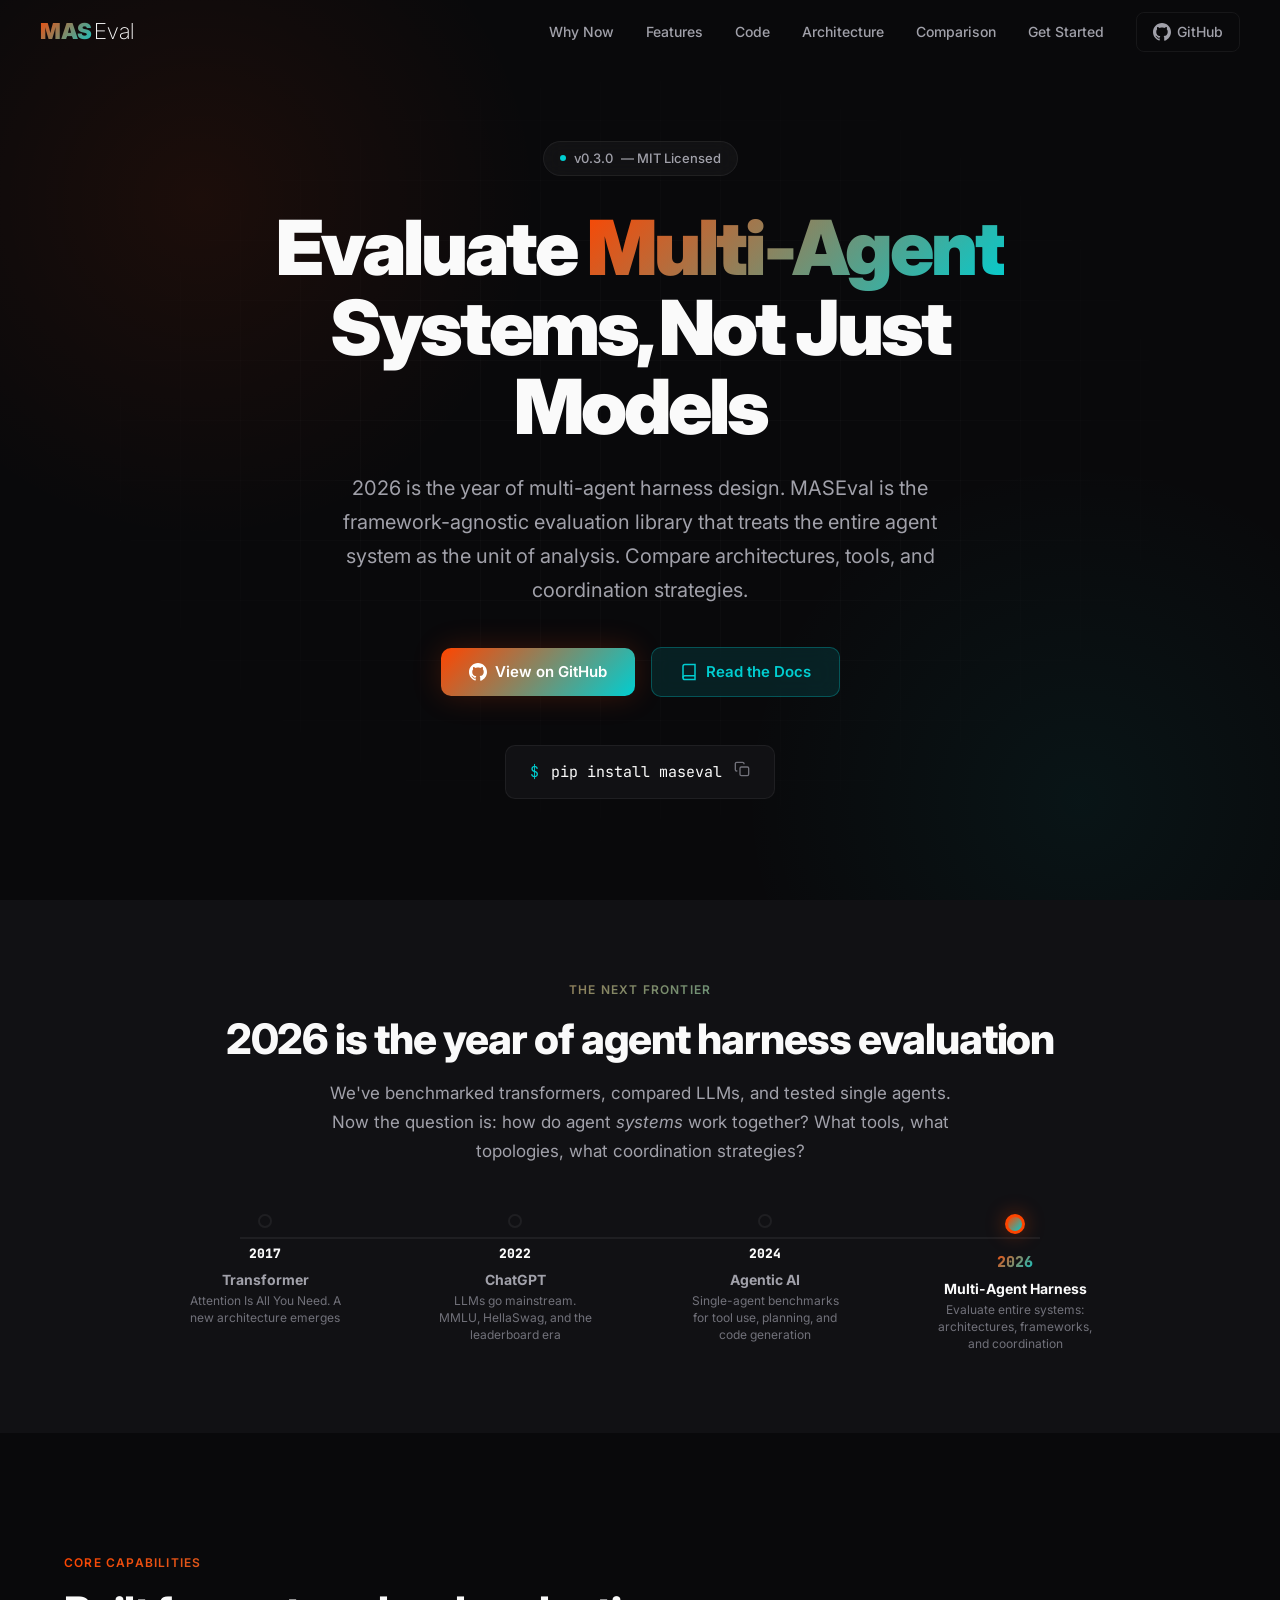
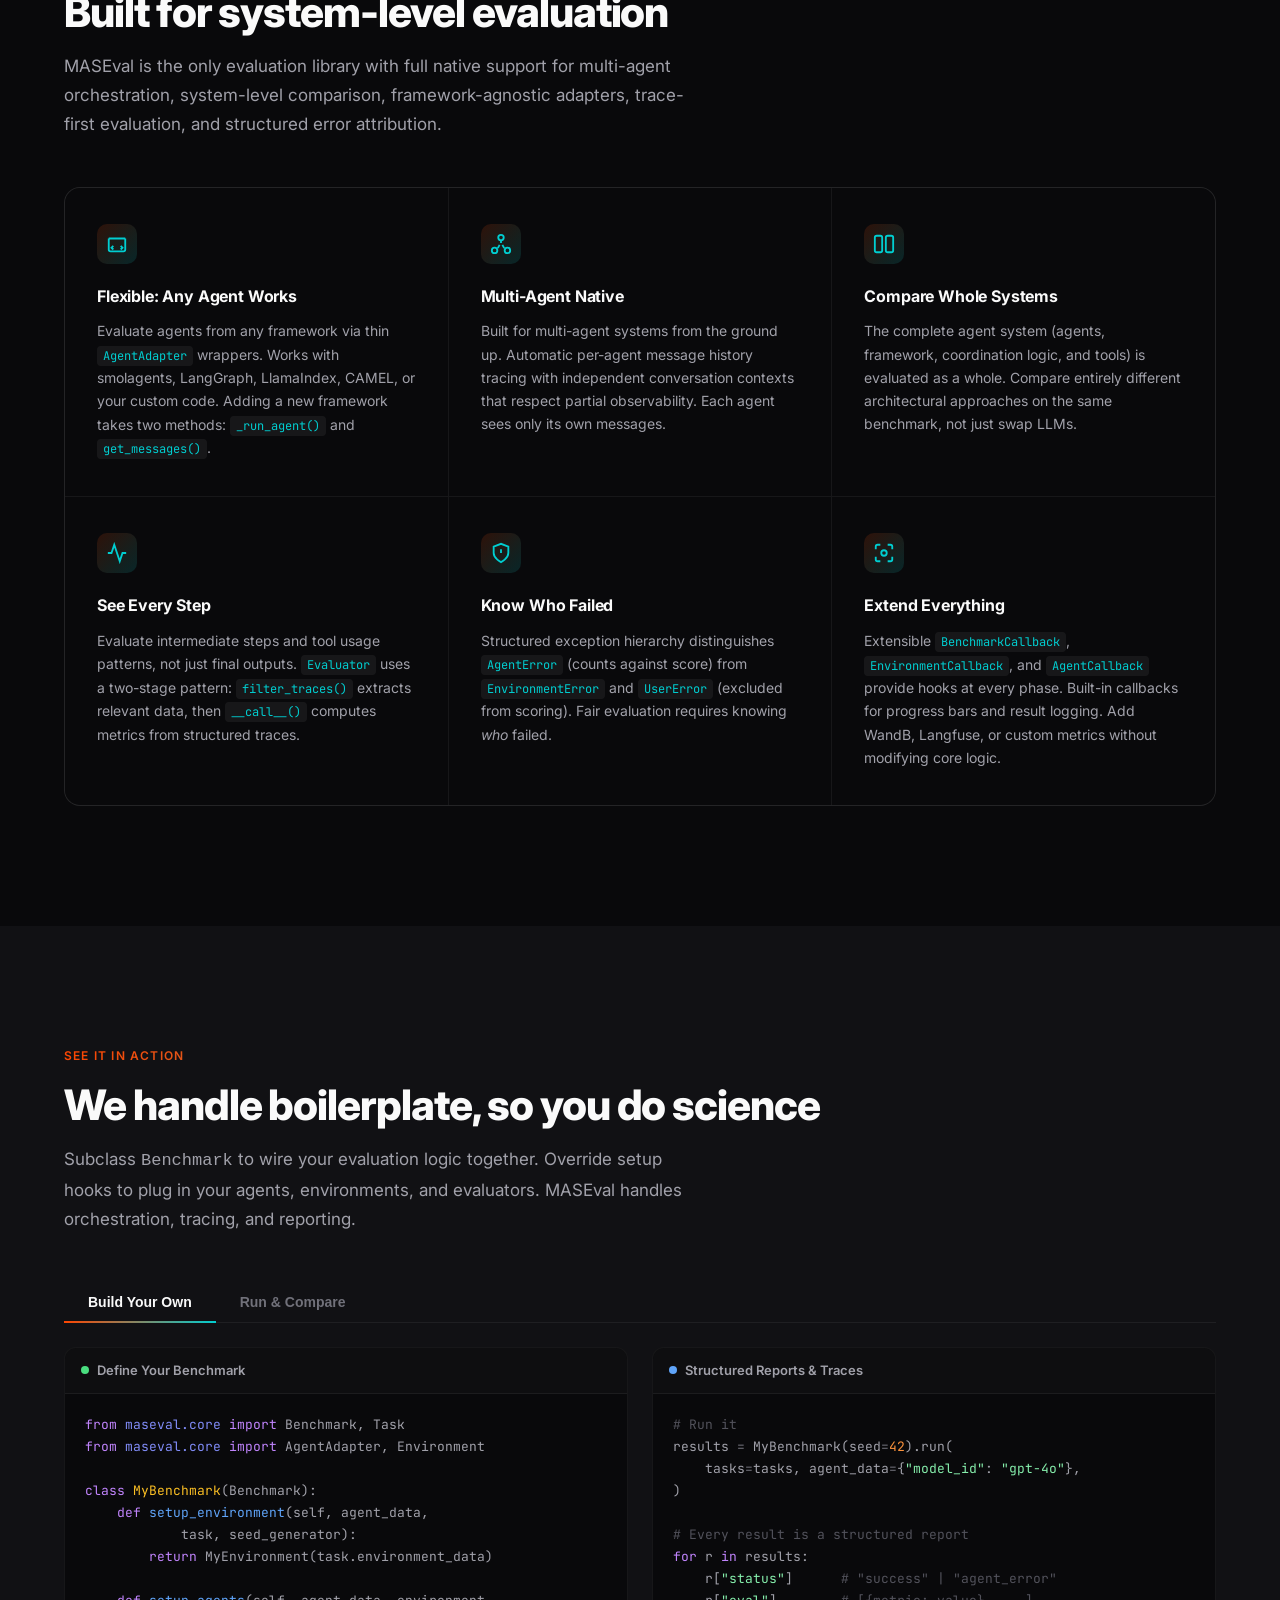
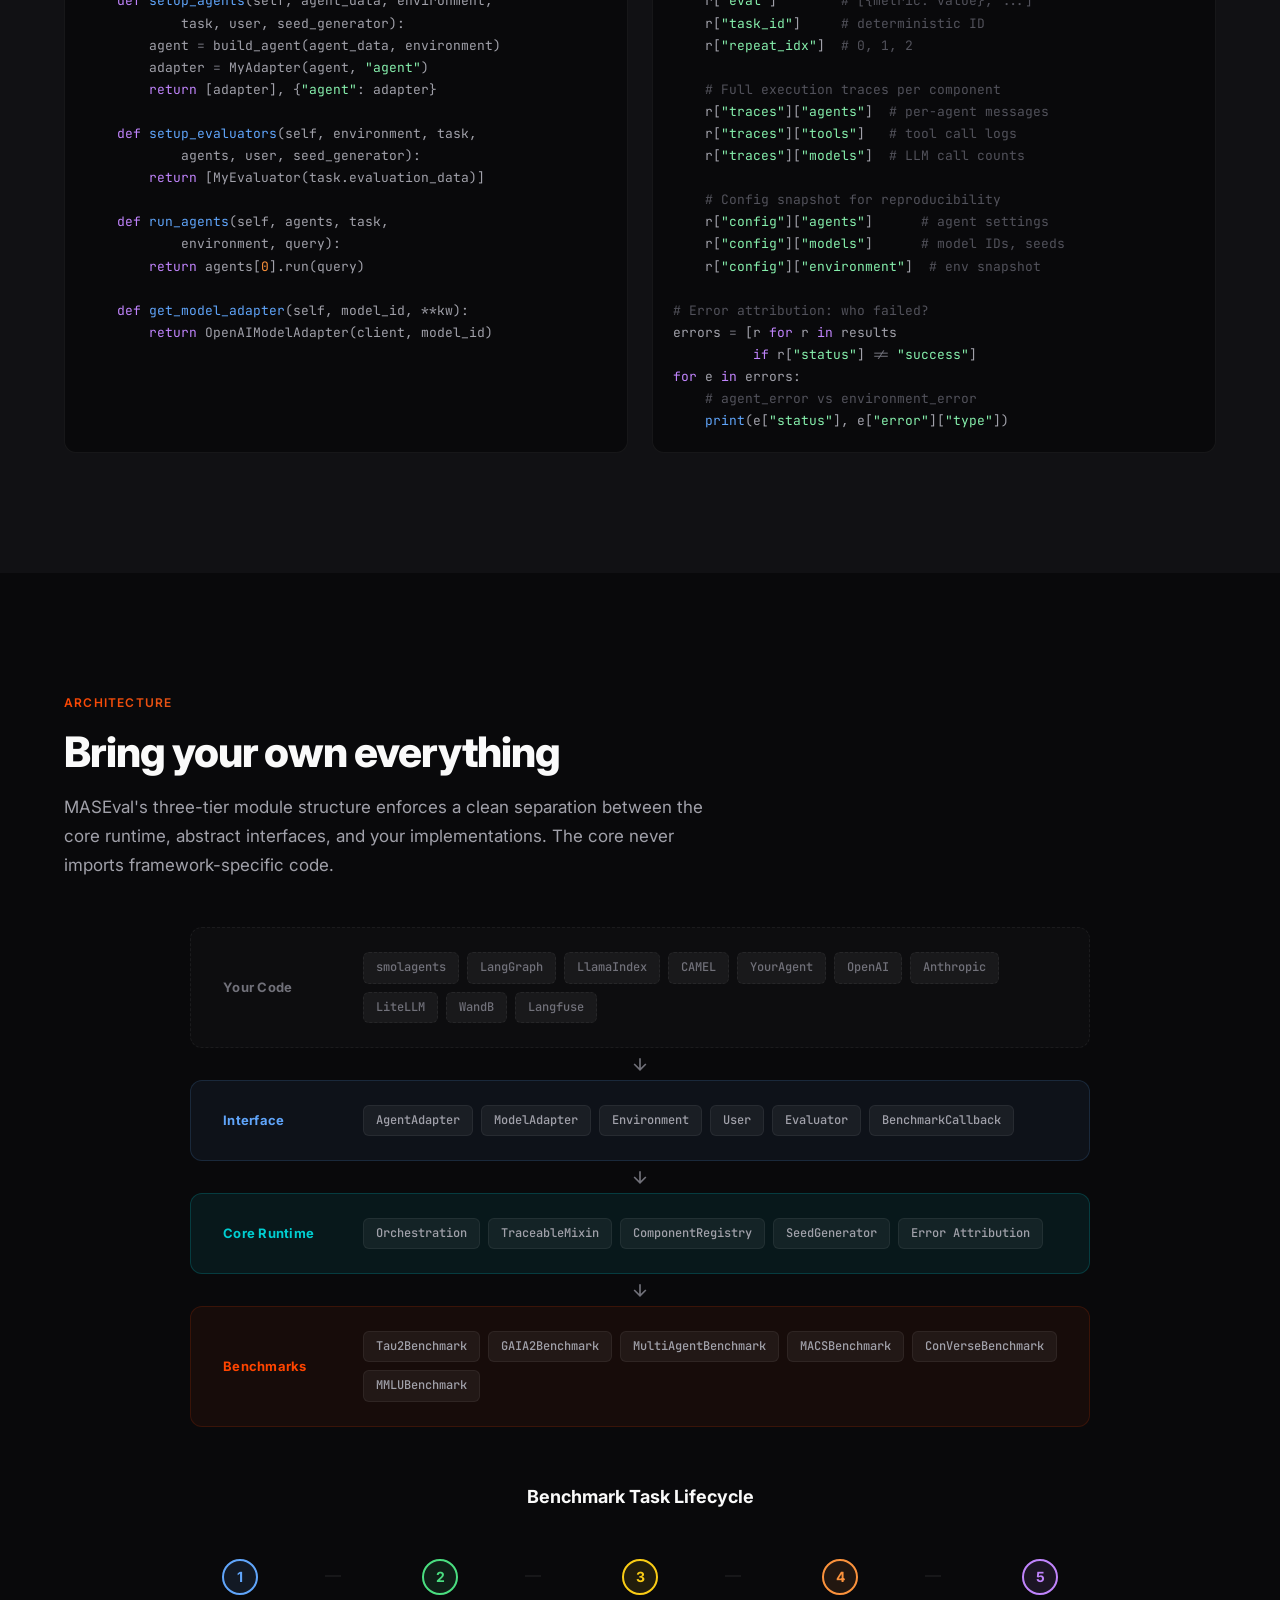
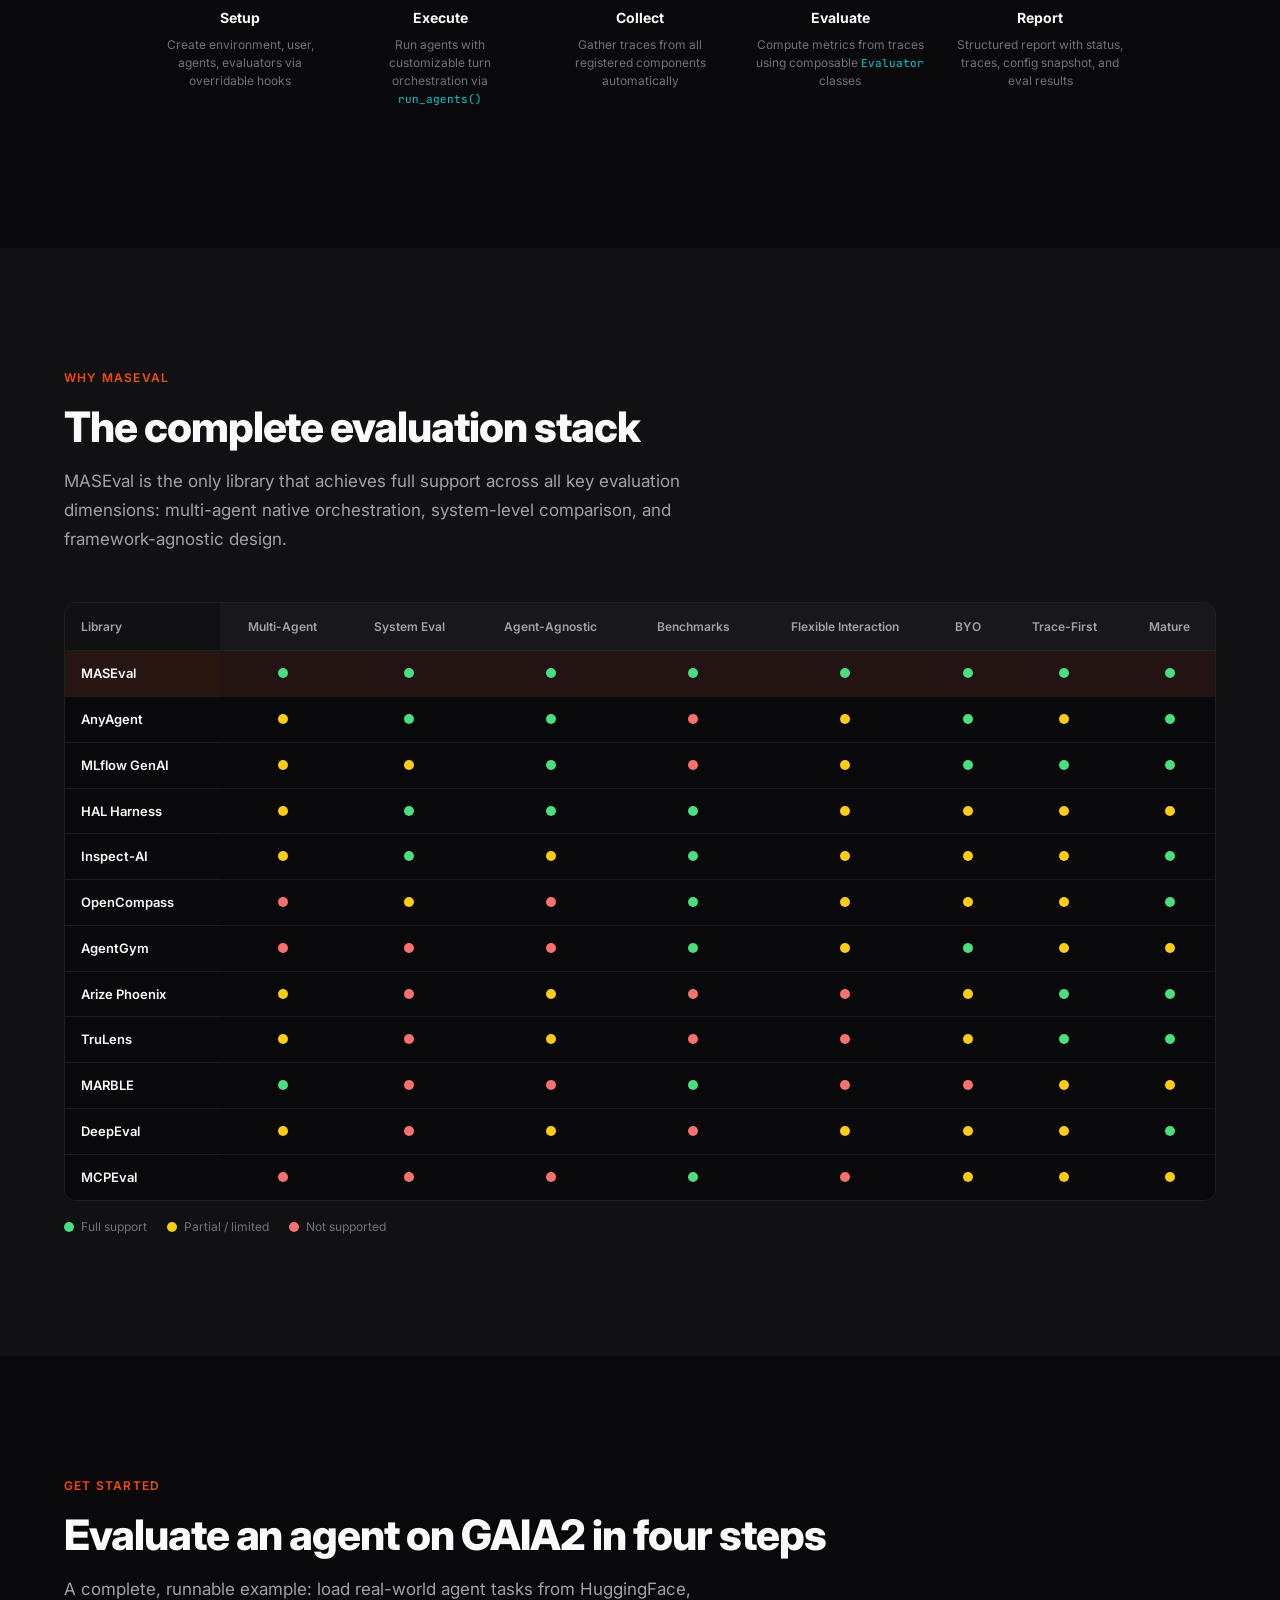
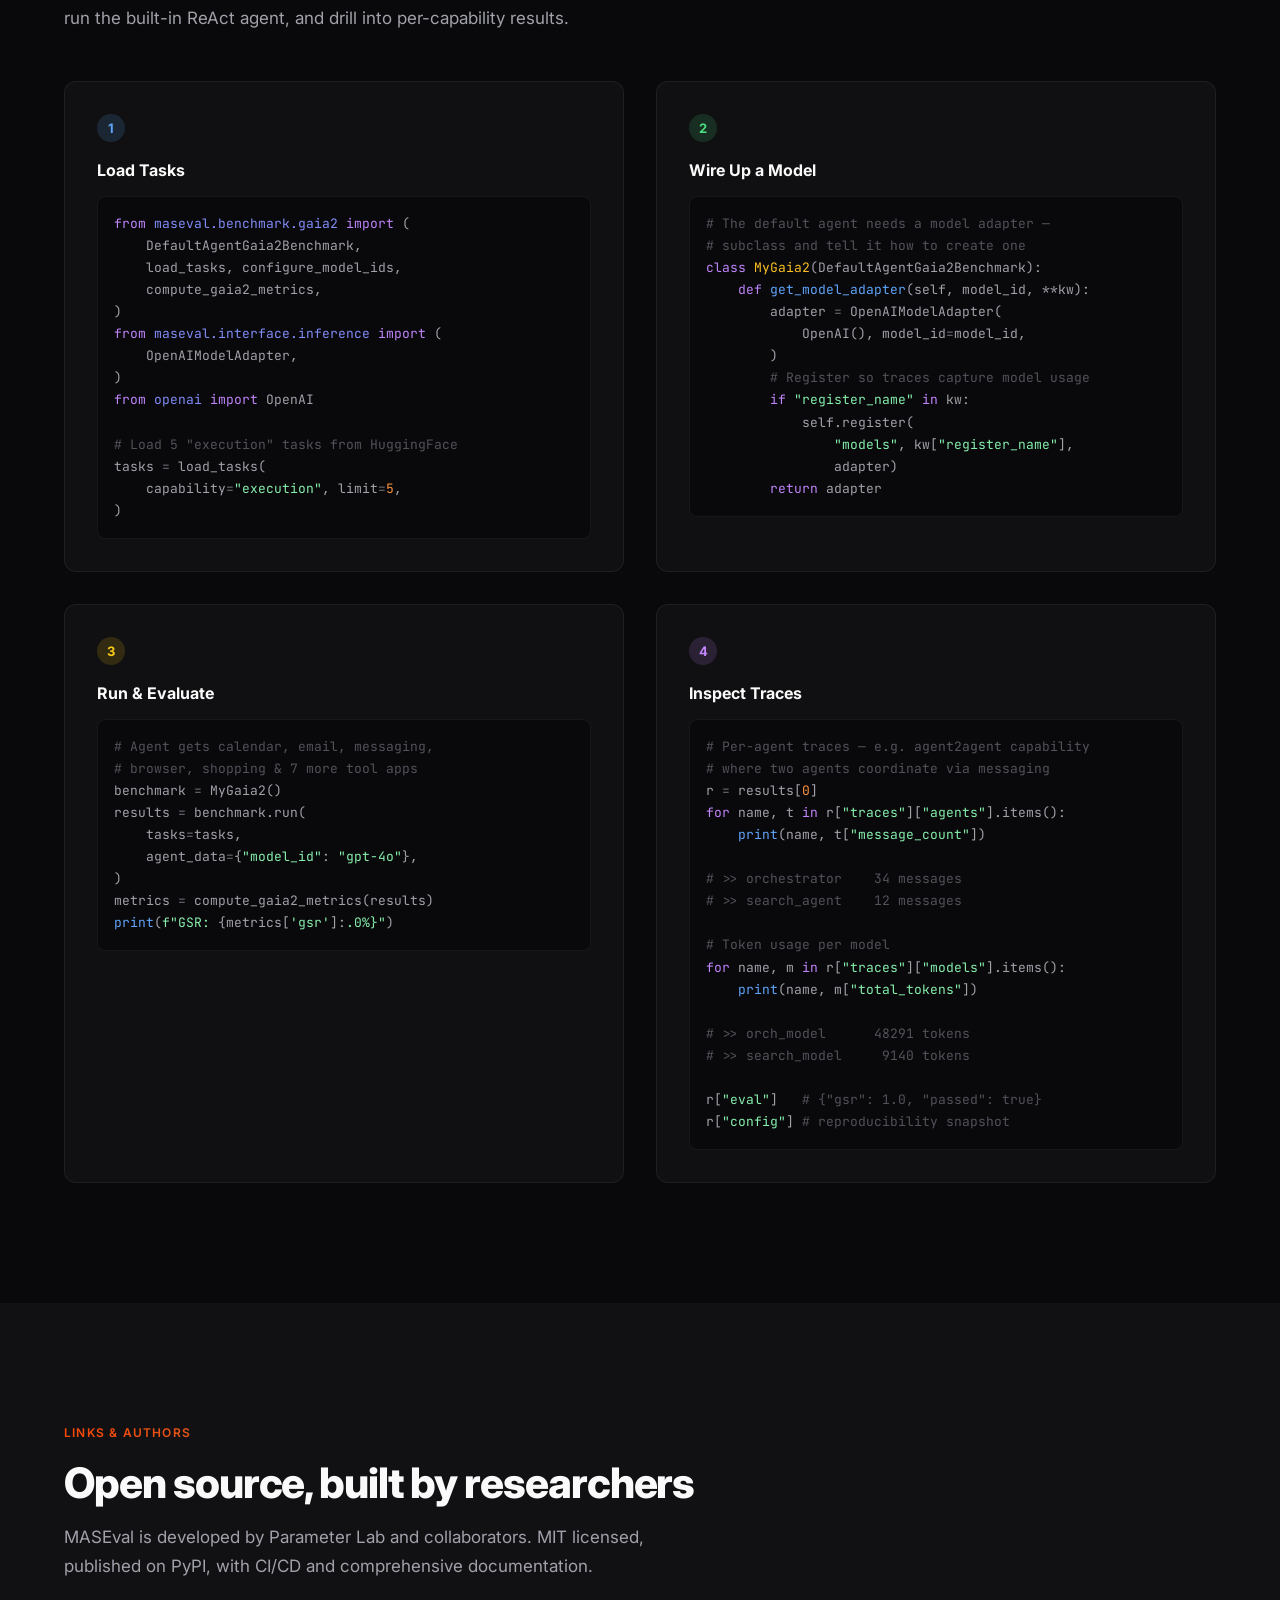
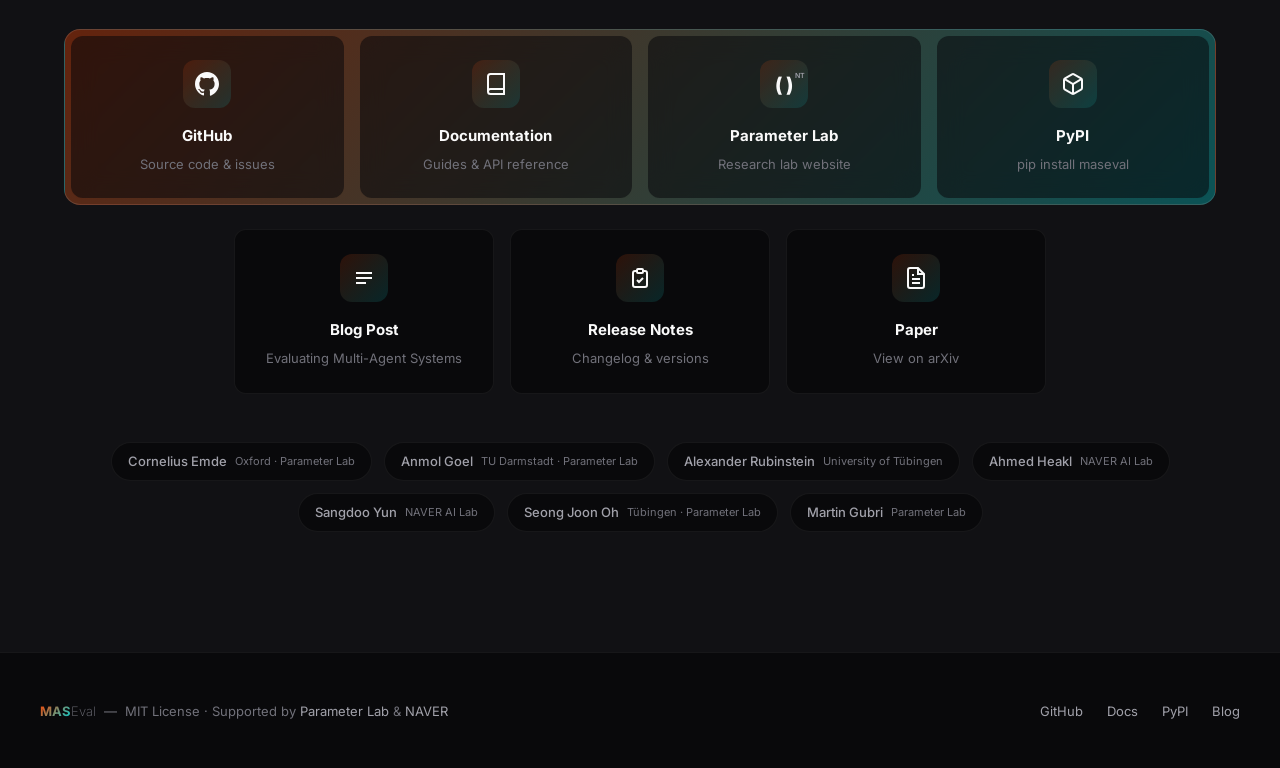
==== index.html @ c837bfee "gh-pages - adding website" ====
<!DOCTYPE html>
<html lang="en">
<head>
  <meta charset="UTF-8" />
  <meta name="viewport" content="width=device-width, initial-scale=1.0" />
  <title>MASEval — Framework-Agnostic Evaluation for Multi-Agent Systems</title>
  <meta name="description" content="MASEval is a unified, agent-agnostic evaluation framework and benchmark library for multi-agent systems. Compare frameworks, not just models." />

  <!-- Fonts -->
  <link rel="preconnect" href="https://fonts.googleapis.com" />
  <link rel="preconnect" href="https://fonts.gstatic.com" crossorigin />
  <link href="https://fonts.googleapis.com/css2?family=Inter:wght@300;400;500;600;700;800;900&family=JetBrains+Mono:wght@400;500;600&display=swap" rel="stylesheet" />

  <style>
    /* ================================================================
       RESET & BASE
       ================================================================ */
    *, *::before, *::after { margin: 0; padding: 0; box-sizing: border-box; }

    :root {
      --bg: #09090b;
      --bg-elevated: #111114;
      --bg-card: rgba(255,255,255,0.03);
      --border: rgba(255,255,255,0.06);
      --border-hover: rgba(255,255,255,0.12);
      --text: #fafafa;
      --text-secondary: #a1a1aa;
      --text-muted: #71717a;
      --accent-orange: #FF4500;
      --accent-cyan: #00CED1;
      --gradient: linear-gradient(135deg, #FF4500, #00CED1);
      --gradient-subtle: linear-gradient(135deg, rgba(255,69,0,0.15), rgba(0,206,209,0.15));
      --glass: rgba(255,255,255,0.04);
      --glass-border: rgba(255,255,255,0.08);
      --font-body: 'Inter', -apple-system, BlinkMacSystemFont, sans-serif;
      --font-mono: 'JetBrains Mono', 'Fira Code', monospace;
      --ease: cubic-bezier(0.16, 1, 0.3, 1);
    }

    html {
      scroll-behavior: smooth;
      -webkit-font-smoothing: antialiased;
      -moz-osx-font-smoothing: grayscale;
    }

    body {
      font-family: var(--font-body);
      background: var(--bg);
      color: var(--text);
      line-height: 1.6;
      overflow-x: hidden;
    }

    a { color: inherit; text-decoration: none; }

    ::selection {
      background: rgba(255,69,0,0.3);
      color: #fff;
    }

    /* ================================================================
       UTILITY
       ================================================================ */
    .container {
      max-width: 1200px;
      margin: 0 auto;
      padding: 0 24px;
    }

    .section {
      padding: 120px 0;
      position: relative;
    }

    .section-label {
      font-size: 12px;
      font-weight: 600;
      letter-spacing: 0.1em;
      text-transform: uppercase;
      background: var(--gradient);
      -webkit-background-clip: text;
      -webkit-text-fill-color: transparent;
      background-clip: text;
      margin-bottom: 16px;
    }

    .section-title {
      font-size: clamp(28px, 4vw, 42px);
      font-weight: 800;
      line-height: 1.15;
      letter-spacing: -0.025em;
      margin-bottom: 16px;
    }

    .section-desc {
      font-size: 17px;
      color: var(--text-secondary);
      max-width: 640px;
      line-height: 1.7;
    }

    /* Reveal animation */
    .reveal {
      opacity: 0;
      transform: translateY(30px);
      transition: opacity 0.7s var(--ease), transform 0.7s var(--ease);
    }
    .reveal.visible {
      opacity: 1;
      transform: translateY(0);
    }

    /* ================================================================
       NAVBAR
       ================================================================ */
    nav {
      position: fixed;
      top: 0;
      left: 0;
      right: 0;
      z-index: 100;
      padding: 0 24px;
      transition: background 0.3s, backdrop-filter 0.3s;
    }
    nav.scrolled {
      background: rgba(9,9,11,0.8);
      backdrop-filter: blur(20px) saturate(180%);
      -webkit-backdrop-filter: blur(20px) saturate(180%);
      border-bottom: 1px solid var(--border);
    }
    .nav-inner {
      max-width: 1200px;
      margin: 0 auto;
      display: flex;
      align-items: center;
      justify-content: space-between;
      height: 64px;
    }
    .nav-logo {
      display: flex;
      align-items: center;
      gap: 2px;
      font-size: 22px;
      font-weight: 900;
    }
    .nav-logo .mas {
      background: var(--gradient);
      -webkit-background-clip: text;
      -webkit-text-fill-color: transparent;
      background-clip: text;
    }
    .nav-logo .eval {
      font-weight: 200;
      color: var(--text);
    }
    .nav-links {
      display: flex;
      align-items: center;
      gap: 32px;
      list-style: none;
    }
    .nav-links a {
      font-size: 14px;
      font-weight: 500;
      color: var(--text-secondary);
      transition: color 0.2s;
    }
    .nav-links a:hover { color: var(--text); }
    .nav-github {
      display: flex;
      align-items: center;
      gap: 6px;
      padding: 8px 16px;
      border: 1px solid var(--border);
      border-radius: 8px;
      font-size: 14px;
      font-weight: 500;
      color: var(--text-secondary);
      transition: all 0.2s;
    }
    .nav-github:hover {
      border-color: var(--border-hover);
      color: var(--text);
      background: var(--glass);
    }
    .nav-github svg { width: 18px; height: 18px; }

    /* Mobile hamburger */
    .nav-toggle { display: none; background: none; border: none; color: var(--text); cursor: pointer; padding: 8px; }

    @media (max-width: 768px) {
      .nav-links { display: none; }
      .nav-toggle { display: block; }
      .nav-links.open {
        display: flex;
        flex-direction: column;
        position: absolute;
        top: 64px;
        left: 0;
        right: 0;
        background: rgba(9,9,11,0.95);
        backdrop-filter: blur(20px);
        padding: 24px;
        gap: 16px;
        border-bottom: 1px solid var(--border);
      }
    }

    /* ================================================================
       HERO
       ================================================================ */
    .hero {
      min-height: 100vh;
      display: flex;
      align-items: center;
      justify-content: center;
      text-align: center;
      padding: 120px 24px 80px;
      position: relative;
      overflow: hidden;
    }

    /* Background gradient orbs */
    .hero::before {
      content: '';
      position: absolute;
      width: 800px;
      height: 800px;
      background: radial-gradient(circle, rgba(255,69,0,0.08) 0%, transparent 60%);
      top: -200px;
      left: -200px;
      pointer-events: none;
    }
    .hero::after {
      content: '';
      position: absolute;
      width: 800px;
      height: 800px;
      background: radial-gradient(circle, rgba(0,206,209,0.06) 0%, transparent 60%);
      bottom: -300px;
      right: -200px;
      pointer-events: none;
    }

    .hero-content { position: relative; z-index: 1; max-width: 840px; }

    .hero-badge {
      display: inline-flex;
      align-items: center;
      gap: 8px;
      padding: 6px 16px;
      border: 1px solid var(--border);
      border-radius: 100px;
      font-size: 13px;
      font-weight: 500;
      color: var(--text-secondary);
      margin-bottom: 32px;
      background: var(--glass);
      backdrop-filter: blur(10px);
    }
    a.hero-badge:hover {
      border-color: var(--border-hover);
      background: rgba(255,255,255,0.06);
    }
    .hero-badge .dot {
      width: 6px;
      height: 6px;
      border-radius: 50%;
      background: var(--accent-cyan);
      animation: pulse 2s ease-in-out infinite;
    }
    @keyframes pulse {
      0%, 100% { opacity: 1; }
      50% { opacity: 0.4; }
    }

    .hero h1 {
      font-size: clamp(40px, 7vw, 76px);
      font-weight: 900;
      line-height: 1.05;
      letter-spacing: -0.04em;
      margin-bottom: 24px;
    }
    .hero h1 .gradient-text {
      background: var(--gradient);
      -webkit-background-clip: text;
      -webkit-text-fill-color: transparent;
      background-clip: text;
    }

    .hero-subtitle {
      font-size: clamp(17px, 2.2vw, 20px);
      color: var(--text-secondary);
      max-width: 640px;
      margin: 0 auto 40px;
      line-height: 1.7;
    }

    .hero-actions {
      display: flex;
      align-items: center;
      justify-content: center;
      gap: 16px;
      flex-wrap: wrap;
      margin-bottom: 48px;
    }

    .btn {
      display: inline-flex;
      align-items: center;
      gap: 8px;
      padding: 12px 28px;
      border-radius: 10px;
      font-size: 15px;
      font-weight: 600;
      transition: all 0.25s var(--ease);
      cursor: pointer;
      border: none;
    }
    .btn-primary {
      background: var(--gradient);
      color: #fff;
      box-shadow: 0 0 30px rgba(255,69,0,0.2);
    }
    .btn-primary:hover {
      transform: translateY(-2px);
      box-shadow: 0 8px 40px rgba(255,69,0,0.3);
    }
    .btn-secondary {
      background: var(--glass);
      color: var(--text);
      border: 1px solid var(--border);
      backdrop-filter: blur(10px);
    }
    .btn-secondary:hover {
      border-color: var(--border-hover);
      background: rgba(255,255,255,0.06);
      transform: translateY(-2px);
    }
    .btn svg { width: 18px; height: 18px; }

    .hero-install {
      display: inline-flex;
      align-items: center;
      gap: 12px;
      padding: 14px 24px;
      background: var(--bg-elevated);
      border: 1px solid var(--border);
      border-radius: 10px;
      font-family: var(--font-mono);
      font-size: 15px;
      color: var(--text-secondary);
      cursor: pointer;
      transition: all 0.2s;
      user-select: all;
    }
    .hero-install:hover {
      border-color: var(--border-hover);
      background: rgba(255,255,255,0.04);
    }
    .hero-install .prompt { color: var(--accent-cyan); user-select: none; }
    .hero-install .cmd { color: var(--text); }
    .hero-install .copy-icon {
      color: var(--text-muted);
      transition: color 0.2s;
      user-select: none;
    }
    .hero-install:hover .copy-icon { color: var(--text-secondary); }

    /* ================================================================
       FEATURES
       ================================================================ */
    .features-grid {
      display: grid;
      grid-template-columns: repeat(3, 1fr);
      gap: 1px;
      background: var(--border);
      border: 1px solid var(--border);
      border-radius: 16px;
      overflow: hidden;
      margin-top: 48px;
    }

    .feature-card {
      padding: 36px 32px;
      background: var(--bg);
      transition: background 0.3s;
      position: relative;
    }
    .feature-card:hover {
      background: var(--bg-elevated);
    }
    .feature-icon {
      width: 40px;
      height: 40px;
      display: flex;
      align-items: center;
      justify-content: center;
      border-radius: 10px;
      background: var(--gradient-subtle);
      margin-bottom: 20px;
      font-size: 20px;
    }
    .feature-card h3 {
      font-size: 16px;
      font-weight: 700;
      margin-bottom: 10px;
      letter-spacing: -0.01em;
    }
    .feature-card p {
      font-size: 14px;
      color: var(--text-secondary);
      line-height: 1.65;
    }
    .feature-card code {
      font-family: var(--font-mono);
      font-size: 12px;
      padding: 2px 6px;
      background: rgba(255,255,255,0.06);
      border-radius: 4px;
      color: var(--accent-cyan);
    }

    @media (max-width: 900px) {
      .features-grid { grid-template-columns: repeat(2, 1fr); }
    }
    @media (max-width: 600px) {
      .features-grid { grid-template-columns: 1fr; }
    }

    /* ================================================================
       CODE EXAMPLE
       ================================================================ */
    .code-section { background: var(--bg-elevated); }

    .code-container {
      margin-top: 48px;
      display: grid;
      grid-template-columns: 1fr 1fr;
      gap: 24px;
    }

    .code-block {
      position: relative;
      border: 1px solid var(--border);
      border-radius: 12px;
      overflow: hidden;
      background: var(--bg);
    }
    .code-block-header {
      display: flex;
      align-items: center;
      justify-content: space-between;
      padding: 12px 16px;
      border-bottom: 1px solid var(--border);
      background: rgba(255,255,255,0.02);
    }
    .code-block-title {
      font-size: 13px;
      font-weight: 600;
      color: var(--text-secondary);
      display: flex;
      align-items: center;
      gap: 8px;
    }
    .code-block-title .dot {
      width: 8px;
      height: 8px;
      border-radius: 50%;
    }
    .code-block pre {
      padding: 20px;
      overflow-x: auto;
      font-family: var(--font-mono);
      font-size: 13px;
      line-height: 1.7;
      color: var(--text-secondary);
      tab-size: 4;
    }

    /* Syntax highlighting */
    .kw { color: #c084fc; }  /* keywords */
    .fn { color: #60a5fa; }  /* functions */
    .st { color: #86efac; }  /* strings */
    .cm { color: #52525b; }  /* comments */
    .cl { color: #fbbf24; }  /* class names */
    .op { color: #71717a; }  /* operators */
    .ty { color: #f472b6; }  /* types */
    .dc { color: #a78bfa; }  /* decorators */
    .nr { color: #fb923c; }  /* numbers */
    .im { color: #818cf8; }  /* import names */

    /* Code tabs */
    .code-tabs {
      display: flex;
      gap: 0;
      margin-top: 48px;
      margin-bottom: 0;
      border-bottom: 1px solid var(--border);
    }
    .code-tab {
      padding: 12px 24px;
      font-size: 14px;
      font-weight: 600;
      color: var(--text-muted);
      cursor: pointer;
      border: none;
      background: none;
      position: relative;
      transition: color 0.2s;
    }
    .code-tab:hover { color: var(--text-secondary); }
    .code-tab.active {
      color: var(--text);
    }
    .code-tab.active::after {
      content: '';
      position: absolute;
      bottom: -1px;
      left: 0;
      right: 0;
      height: 2px;
      background: var(--gradient);
    }
    .code-tab-content {
      display: none;
    }
    .code-tab-content.active {
      display: grid;
      grid-template-columns: 1fr 1fr;
      gap: 24px;
      margin-top: 24px;
    }

    @media (max-width: 900px) {
      .code-container { grid-template-columns: 1fr; }
      .code-tab-content.active { grid-template-columns: 1fr; }
    }

    /* ================================================================
       ARCHITECTURE
       ================================================================ */
    .arch-visual {
      margin-top: 48px;
      position: relative;
    }

    .arch-diagram {
      display: flex;
      flex-direction: column;
      gap: 2px;
      max-width: 900px;
      margin: 0 auto;
    }

    .arch-layer {
      display: flex;
      align-items: center;
      border-radius: 12px;
      padding: 24px 32px;
      position: relative;
      transition: transform 0.3s var(--ease);
    }
    .arch-layer:hover { transform: scale(1.01); }

    .arch-layer-user {
      background: rgba(255,255,255,0.02);
      border: 1px dashed var(--border);
    }
    .arch-layer-interface {
      background: rgba(96,165,250,0.06);
      border: 1px solid rgba(96,165,250,0.15);
    }
    .arch-layer-core {
      background: rgba(0,206,209,0.08);
      border: 1px solid rgba(0,206,209,0.2);
    }
    .arch-layer-bench {
      background: rgba(255,69,0,0.06);
      border: 1px solid rgba(255,69,0,0.15);
    }

    .arch-label {
      font-size: 13px;
      font-weight: 700;
      letter-spacing: 0.02em;
      min-width: 140px;
      flex-shrink: 0;
    }
    .arch-chips {
      display: flex;
      gap: 8px;
      flex-wrap: wrap;
      flex: 1;
    }
    .arch-chip {
      padding: 5px 12px;
      border-radius: 6px;
      font-size: 12px;
      font-weight: 500;
      font-family: var(--font-mono);
      background: rgba(255,255,255,0.05);
      border: 1px solid var(--border);
      color: var(--text-secondary);
      white-space: nowrap;
    }
    .arch-chip.yours {
      border-style: dashed;
      color: var(--text-muted);
    }

    .arch-connector {
      display: flex;
      justify-content: center;
      padding: 4px 0;
    }
    .arch-connector svg { color: var(--text-muted); }

    @media (max-width: 600px) {
      .arch-layer { flex-direction: column; gap: 12px; padding: 16px 20px; }
      .arch-label { min-width: auto; }
    }

    /* ================================================================
       PIPELINE
       ================================================================ */
    .pipeline {
      margin-top: 56px;
    }
    .pipeline-title {
      font-size: 18px;
      font-weight: 700;
      margin-bottom: 28px;
      text-align: center;
    }
    .pipeline-steps {
      display: flex;
      gap: 0;
      justify-content: center;
      flex-wrap: wrap;
    }
    .pipeline-step {
      display: flex;
      flex-direction: column;
      align-items: center;
      text-align: center;
      padding: 20px 16px;
      position: relative;
      flex: 1;
      min-width: 140px;
      max-width: 200px;
    }
    .pipeline-step::after {
      content: '';
      position: absolute;
      top: 36px;
      right: -1px;
      width: 16px;
      height: 2px;
      background: var(--border);
    }
    .pipeline-step:last-child::after { display: none; }

    .pipeline-num {
      width: 36px;
      height: 36px;
      border-radius: 50%;
      display: flex;
      align-items: center;
      justify-content: center;
      font-size: 14px;
      font-weight: 700;
      margin-bottom: 12px;
      border: 2px solid;
    }
    .pipeline-step:nth-child(1) .pipeline-num { border-color: #60a5fa; color: #60a5fa; background: rgba(96,165,250,0.1); }
    .pipeline-step:nth-child(2) .pipeline-num { border-color: #4ade80; color: #4ade80; background: rgba(74,222,128,0.1); }
    .pipeline-step:nth-child(3) .pipeline-num { border-color: #facc15; color: #facc15; background: rgba(250,204,21,0.1); }
    .pipeline-step:nth-child(4) .pipeline-num { border-color: #fb923c; color: #fb923c; background: rgba(251,146,60,0.1); }
    .pipeline-step:nth-child(5) .pipeline-num { border-color: #c084fc; color: #c084fc; background: rgba(192,132,252,0.1); }

    .pipeline-step h4 {
      font-size: 14px;
      font-weight: 700;
      margin-bottom: 6px;
    }
    .pipeline-step p {
      font-size: 12px;
      color: var(--text-muted);
      line-height: 1.5;
    }
    .pipeline-step code {
      font-family: var(--font-mono);
      font-size: 11px;
      color: var(--accent-cyan);
    }

    @media (max-width: 700px) {
      .pipeline-steps { flex-direction: column; align-items: center; }
      .pipeline-step::after { display: none; }
      .pipeline-step { max-width: 100%; }
    }

    /* ================================================================
       COMPARISON TABLE
       ================================================================ */
    .comparison { background: var(--bg-elevated); }

    .table-wrapper {
      margin-top: 48px;
      overflow-x: auto;
      border: 1px solid var(--border);
      border-radius: 12px;
      -webkit-overflow-scrolling: touch;
    }

    .comparison-table {
      width: 100%;
      border-collapse: collapse;
      font-size: 13px;
      white-space: nowrap;
    }
    .comparison-table thead {
      background: rgba(255,255,255,0.03);
    }
    .comparison-table th {
      padding: 14px 16px;
      font-weight: 600;
      color: var(--text-secondary);
      text-align: center;
      border-bottom: 1px solid var(--border);
      font-size: 12px;
    }
    .comparison-table th:first-child {
      text-align: left;
      position: sticky;
      left: 0;
      background: var(--bg-elevated);
      z-index: 1;
    }
    .comparison-table td {
      padding: 12px 16px;
      text-align: center;
      border-bottom: 1px solid var(--border);
      color: var(--text-secondary);
    }
    .comparison-table td:first-child {
      text-align: left;
      font-weight: 600;
      color: var(--text);
      position: sticky;
      left: 0;
      background: var(--bg);
      z-index: 1;
    }
    .comparison-table tbody tr { background: var(--bg); }
    .comparison-table tbody tr:hover { background: rgba(255,255,255,0.02); }
    .comparison-table tbody tr:first-child td {
      background: rgba(255,69,0,0.04);
    }
    .comparison-table tbody tr:first-child td:first-child {
      background: rgba(255,69,0,0.06);
    }
    .comparison-table tbody tr:first-child {
      background: rgba(255,69,0,0.04);
    }
    .comparison-table tbody tr:last-child td { border-bottom: none; }

    .table-legend {
      margin-top: 16px;
      display: flex;
      gap: 20px;
      flex-wrap: wrap;
      font-size: 12px;
      color: var(--text-muted);
    }

    /* ================================================================
       GETTING STARTED
       ================================================================ */
    .getting-started-grid {
      display: grid;
      grid-template-columns: 1fr 1fr;
      gap: 32px;
      margin-top: 48px;
    }

    .gs-card {
      padding: 32px;
      border: 1px solid var(--border);
      border-radius: 12px;
      background: var(--bg-card);
      transition: border-color 0.3s;
    }
    .gs-card:hover { border-color: var(--border-hover); }

    .gs-step {
      display: inline-flex;
      align-items: center;
      justify-content: center;
      width: 28px;
      height: 28px;
      border-radius: 50%;
      font-size: 13px;
      font-weight: 700;
      margin-bottom: 16px;
    }
    .gs-card:nth-child(1) .gs-step { background: rgba(96,165,250,0.15); color: #60a5fa; }
    .gs-card:nth-child(2) .gs-step { background: rgba(74,222,128,0.15); color: #4ade80; }
    .gs-card:nth-child(3) .gs-step { background: rgba(250,204,21,0.15); color: #facc15; }
    .gs-card:nth-child(4) .gs-step { background: rgba(192,132,252,0.15); color: #c084fc; }

    .gs-card h3 {
      font-size: 16px;
      font-weight: 700;
      margin-bottom: 12px;
    }
    .gs-card pre {
      font-family: var(--font-mono);
      font-size: 13px;
      line-height: 1.7;
      color: var(--text-secondary);
      background: var(--bg);
      border: 1px solid var(--border);
      border-radius: 8px;
      padding: 16px;
      overflow-x: auto;
    }

    @media (max-width: 768px) {
      .getting-started-grid { grid-template-columns: 1fr; }
    }

    /* ================================================================
       AUTHORS & LINKS
       ================================================================ */
    .links-section { background: var(--bg-elevated); }

    .links-grid {
      display: grid;
      grid-template-columns: repeat(4, 1fr);
      gap: 16px;
      margin-top: 48px;
    }
    .link-card {
      padding: 24px;
      border: 1px solid var(--border);
      border-radius: 12px;
      background: var(--bg);
      text-align: center;
      transition: all 0.3s var(--ease);
      cursor: pointer;
    }
    .link-card:hover {
      border-color: var(--border-hover);
      transform: translateY(-4px);
      box-shadow: 0 12px 40px rgba(0,0,0,0.3);
    }
    .link-card-icon {
      width: 48px;
      height: 48px;
      margin: 0 auto 16px;
      display: flex;
      align-items: center;
      justify-content: center;
      border-radius: 12px;
      background: var(--gradient-subtle);
      font-size: 22px;
    }
    .link-card h3 {
      font-size: 15px;
      font-weight: 700;
      margin-bottom: 6px;
    }
    .link-card p {
      font-size: 13px;
      color: var(--text-muted);
    }

    @media (max-width: 768px) {
      .links-grid { grid-template-columns: repeat(2, 1fr); }
    }
    @media (max-width: 480px) {
      .links-grid { grid-template-columns: 1fr; }
    }

    .authors-list {
      margin-top: 48px;
      display: flex;
      flex-wrap: wrap;
      gap: 12px;
      justify-content: center;
    }
    .author-chip {
      display: inline-flex;
      align-items: center;
      gap: 8px;
      padding: 8px 16px;
      border: 1px solid var(--border);
      border-radius: 100px;
      font-size: 13px;
      font-weight: 500;
      color: var(--text-secondary);
      background: var(--bg);
      transition: all 0.2s;
    }
    .author-chip:hover {
      border-color: var(--border-hover);
      color: var(--text);
      background: var(--glass);
    }
    .author-aff {
      font-size: 11px;
      color: var(--text-muted);
      font-weight: 400;
    }

    /* ================================================================
       FOOTER
       ================================================================ */
    footer {
      border-top: 1px solid var(--border);
      padding: 48px 24px;
    }
    .footer-inner {
      max-width: 1200px;
      margin: 0 auto;
      display: flex;
      justify-content: space-between;
      align-items: center;
      flex-wrap: wrap;
      gap: 24px;
    }
    .footer-left { color: var(--text-muted); font-size: 13px; }
    .footer-left a { color: var(--text-secondary); transition: color 0.2s; }
    .footer-left a:hover { color: var(--text); }
    .footer-right {
      display: flex;
      gap: 24px;
      font-size: 13px;
      color: var(--text-muted);
    }
    .footer-right a { color: var(--text-secondary); transition: color 0.2s; }
    .footer-right a:hover { color: var(--text); }

    /* ================================================================
       GRID BACKGROUND
       ================================================================ */
    .grid-bg {
      position: absolute;
      inset: 0;
      background-image:
        linear-gradient(rgba(255,255,255,0.02) 1px, transparent 1px),
        linear-gradient(90deg, rgba(255,255,255,0.02) 1px, transparent 1px);
      background-size: 60px 60px;
      mask-image: radial-gradient(ellipse at center, black 30%, transparent 70%);
      -webkit-mask-image: radial-gradient(ellipse at center, black 30%, transparent 70%);
      pointer-events: none;
    }

    /* ================================================================
       BENCHMARKS BAR
       ================================================================ */
    .benchmarks-bar {
      display: flex;
      gap: 24px;
      justify-content: center;
      flex-wrap: wrap;
      margin-top: 20px;
      padding-top: 20px;
      border-top: 1px solid var(--border);
    }
    .bench-item {
      display: flex;
      align-items: center;
      gap: 8px;
      font-size: 13px;
      color: var(--text-muted);
    }
    .bench-dot {
      width: 6px;
      height: 6px;
      border-radius: 50%;
    }

    /* ================================================================
       SECTION DIVIDERS
       ================================================================ */
    .section-divider {
      height: 1px;
      background: var(--border);
      margin: 0;
    }

    /* ================================================================
       COMPARISON TABLE: styled indicators (no emojis)
       ================================================================ */
    .s-dot {
      display: inline-block;
      width: 10px;
      height: 10px;
      border-radius: 50%;
    }
    .s-yes { background: #4ade80; }
    .s-partial { background: #facc15; }
    .s-no { background: #f87171; }
    /* s-ext and s-unk removed — no longer used in comparison table */

    /* ================================================================
       GRADIENT LINK CARDS (open source section)
       ================================================================ */
    .links-grid-gradient {
      display: grid;
      grid-template-columns: repeat(4, 1fr);
      gap: 16px;
      margin-top: 48px;
      background: linear-gradient(135deg, rgba(255,69,0,0.35), rgba(0,206,209,0.35));
      border: 1px solid rgba(255,255,255,0.12);
      border-radius: 16px;
      padding: 6px;
    }
    .links-grid-gradient .link-card {
      border: none;
      background: rgba(9,9,11,0.55);
      backdrop-filter: blur(12px);
    }
    .links-grid-gradient .link-card:hover {
      background: rgba(9,9,11,0.35);
    }
    @media (max-width: 768px) {
      .links-grid-gradient { grid-template-columns: repeat(2, 1fr); }
    }
    @media (max-width: 480px) {
      .links-grid-gradient { grid-template-columns: 1fr; }
    }

    /* ReadTheDocs button with icon and color */
    .btn-docs {
      background: rgba(0,206,209,0.12);
      color: var(--accent-cyan);
      border: 1px solid rgba(0,206,209,0.3);
      backdrop-filter: blur(10px);
    }
    .btn-docs:hover {
      background: rgba(0,206,209,0.2);
      border-color: rgba(0,206,209,0.5);
      transform: translateY(-2px);
      box-shadow: 0 8px 30px rgba(0,206,209,0.15);
    }
    .btn-docs svg { width: 18px; height: 18px; }

    /* Feature icon SVG styling */
    .feature-icon svg {
      width: 22px;
      height: 22px;
      stroke: currentColor;
      color: var(--accent-cyan);
    }

    /* ================================================================
       TIMELINE
       ================================================================ */
    .timeline-section {
      background: var(--bg-elevated);
      padding: 80px 0;
    }
    .timeline {
      display: flex;
      align-items: flex-start;
      justify-content: center;
      gap: 0;
      margin-top: 48px;
      position: relative;
      max-width: 1000px;
      margin-left: auto;
      margin-right: auto;
    }
    .timeline::before {
      content: '';
      position: absolute;
      top: 23px;
      left: 10%;
      right: 10%;
      height: 2px;
      background: var(--border);
    }
    .timeline-item {
      display: flex;
      flex-direction: column;
      align-items: center;
      text-align: center;
      flex: 1;
      position: relative;
      padding: 0 8px;
    }
    .timeline-dot {
      width: 14px;
      height: 14px;
      border-radius: 50%;
      border: 2px solid var(--border);
      background: var(--bg-elevated);
      margin-bottom: 16px;
      position: relative;
      z-index: 1;
      transition: all 0.3s;
    }
    .timeline-item:hover .timeline-dot {
      border-color: var(--accent-orange);
      box-shadow: 0 0 12px rgba(255,69,0,0.3);
    }
    .timeline-item.active .timeline-dot {
      width: 20px;
      height: 20px;
      background: var(--gradient);
      border: 3px solid var(--accent-orange);
      box-shadow: 0 0 20px rgba(255,69,0,0.4);
    }
    .timeline-year {
      font-size: 13px;
      font-weight: 800;
      font-family: var(--font-mono);
      margin-bottom: 6px;
    }
    .timeline-item.active .timeline-year {
      background: var(--gradient);
      -webkit-background-clip: text;
      -webkit-text-fill-color: transparent;
      background-clip: text;
      font-size: 15px;
    }
    .timeline-label {
      font-size: 14px;
      font-weight: 700;
      margin-bottom: 4px;
      line-height: 1.3;
    }
    .timeline-desc {
      font-size: 12px;
      color: var(--text-muted);
      line-height: 1.4;
      max-width: 160px;
    }
    .timeline-item.active .timeline-label {
      color: var(--text);
    }
    .timeline-item:not(.active) .timeline-label {
      color: var(--text-secondary);
    }

    @media (max-width: 700px) {
      .timeline {
        flex-direction: column;
        align-items: flex-start;
        gap: 24px;
        padding-left: 32px;
      }
      .timeline::before {
        top: 0;
        bottom: 0;
        left: 6px;
        right: auto;
        width: 2px;
        height: auto;
      }
      .timeline-item {
        flex-direction: row;
        text-align: left;
        gap: 16px;
        padding: 0;
      }
      .timeline-dot {
        margin-bottom: 0;
        flex-shrink: 0;
        position: absolute;
        left: -32px;
      }
      .timeline-desc { max-width: none; }
    }
  </style>
</head>

<body>

  <!-- ==================== NAVBAR ==================== -->
  <nav id="navbar">
    <div class="nav-inner">
      <a href="#" class="nav-logo">
        <span class="mas">MAS</span><span class="eval">Eval</span>
      </a>
      <ul class="nav-links" id="navLinks">
        <li><a href="#timeline">Why Now</a></li>
        <li><a href="#features">Features</a></li>
        <li><a href="#code">Code</a></li>
        <li><a href="#architecture">Architecture</a></li>
        <li><a href="#comparison">Comparison</a></li>
        <li><a href="#start">Get Started</a></li>
        <li>
          <a href="https://github.com/parameterlab/MASEval" target="_blank" class="nav-github">
            <svg viewBox="0 0 24 24" fill="currentColor"><path d="M12 0C5.37 0 0 5.37 0 12c0 5.3 3.438 9.8 8.205 11.385.6.113.82-.258.82-.577 0-.285-.01-1.04-.015-2.04-3.338.724-4.042-1.61-4.042-1.61C4.422 18.07 3.633 17.7 3.633 17.7c-1.087-.744.084-.729.084-.729 1.205.084 1.838 1.236 1.838 1.236 1.07 1.835 2.809 1.305 3.495.998.108-.776.417-1.305.76-1.605-2.665-.3-5.466-1.332-5.466-5.93 0-1.31.465-2.38 1.235-3.22-.135-.303-.54-1.523.105-3.176 0 0 1.005-.322 3.3 1.23.96-.267 1.98-.399 3-.405 1.02.006 2.04.138 3 .405 2.28-1.552 3.285-1.23 3.285-1.23.645 1.653.24 2.873.12 3.176.765.84 1.23 1.91 1.23 3.22 0 4.61-2.805 5.625-5.475 5.92.42.36.81 1.096.81 2.22 0 1.605-.015 2.896-.015 3.286 0 .315.21.694.825.576C20.565 21.795 24 17.295 24 12c0-6.63-5.37-12-12-12"/></svg>
            GitHub
          </a>
        </li>
      </ul>
      <button class="nav-toggle" id="navToggle" aria-label="Toggle menu">
        <svg width="24" height="24" viewBox="0 0 24 24" fill="none" stroke="currentColor" stroke-width="2"><path d="M3 12h18M3 6h18M3 18h18"/></svg>
      </button>
    </div>
  </nav>

  <!-- ==================== HERO ==================== -->
  <section class="hero" id="hero">
    <div class="grid-bg"></div>
    <div class="hero-content">
      <a href="https://pypi.org/project/maseval/" target="_blank" class="hero-badge" id="versionBadge" style="text-decoration:none">
        <span class="dot"></span>
        <span id="versionText">v0.3.0</span> &mdash; MIT Licensed
      </a>
      <h1>
        Evaluate <span class="gradient-text">Multi-Agent</span><br/>Systems, Not Just Models
      </h1>
      <p class="hero-subtitle">
        2026 is the year of multi-agent harness design. MASEval is the framework-agnostic evaluation library that treats the entire agent system as the unit of analysis. Compare architectures, tools, and coordination strategies.
      </p>
      <div class="hero-actions">
        <a href="https://github.com/parameterlab/MASEval" target="_blank" class="btn btn-primary">
          <svg viewBox="0 0 24 24" fill="currentColor" width="18" height="18"><path d="M12 0C5.37 0 0 5.37 0 12c0 5.3 3.438 9.8 8.205 11.385.6.113.82-.258.82-.577 0-.285-.01-1.04-.015-2.04-3.338.724-4.042-1.61-4.042-1.61C4.422 18.07 3.633 17.7 3.633 17.7c-1.087-.744.084-.729.084-.729 1.205.084 1.838 1.236 1.838 1.236 1.07 1.835 2.809 1.305 3.495.998.108-.776.417-1.305.76-1.605-2.665-.3-5.466-1.332-5.466-5.93 0-1.31.465-2.38 1.235-3.22-.135-.303-.54-1.523.105-3.176 0 0 1.005-.322 3.3 1.23.96-.267 1.98-.399 3-.405 1.02.006 2.04.138 3 .405 2.28-1.552 3.285-1.23 3.285-1.23.645 1.653.24 2.873.12 3.176.765.84 1.23 1.91 1.23 3.22 0 4.61-2.805 5.625-5.475 5.92.42.36.81 1.096.81 2.22 0 1.605-.015 2.896-.015 3.286 0 .315.21.694.825.576C20.565 21.795 24 17.295 24 12c0-6.63-5.37-12-12-12"/></svg>
          View on GitHub
        </a>
        <a href="https://maseval.readthedocs.io/en/stable/" target="_blank" class="btn btn-docs">
          <svg viewBox="0 0 24 24" fill="none" stroke="currentColor" stroke-width="2"><path d="M4 19.5A2.5 2.5 0 016.5 17H20"/><path d="M6.5 2H20v20H6.5A2.5 2.5 0 014 19.5v-15A2.5 2.5 0 016.5 2z"/></svg>
          Read the Docs
        </a>
      </div>
      <div class="hero-install" onclick="navigator.clipboard.writeText('pip install maseval')" title="Click to copy">
        <span class="prompt">$</span>
        <span class="cmd">pip install maseval</span>
        <span class="copy-icon">
          <svg width="16" height="16" viewBox="0 0 24 24" fill="none" stroke="currentColor" stroke-width="2"><rect x="9" y="9" width="13" height="13" rx="2"/><path d="M5 15H4a2 2 0 01-2-2V4a2 2 0 012-2h9a2 2 0 012 2v1"/></svg>
        </span>
      </div>

    </div>
  </section>

  <!-- ==================== TIMELINE ==================== -->
  <section class="timeline-section" id="timeline">
    <div class="container">
      <div class="reveal" style="text-align:center">
        <p class="section-label">The Next Frontier</p>
        <h2 class="section-title">2026 is the year of agent harness evaluation</h2>
        <p class="section-desc" style="margin:0 auto">
          We've benchmarked transformers, compared LLMs, and tested single agents. Now the question is: how do agent <em>systems</em> work together? What tools, what topologies, what coordination strategies?
        </p>
      </div>

      <div class="timeline reveal">
        <div class="timeline-item">
          <div class="timeline-dot"></div>
          <span class="timeline-year">2017</span>
          <span class="timeline-label">Transformer</span>
          <span class="timeline-desc">Attention Is All You Need. A new architecture emerges</span>
        </div>
        <div class="timeline-item">
          <div class="timeline-dot"></div>
          <span class="timeline-year">2022</span>
          <span class="timeline-label">ChatGPT</span>
          <span class="timeline-desc">LLMs go mainstream. MMLU, HellaSwag, and the leaderboard era</span>
        </div>
        <div class="timeline-item">
          <div class="timeline-dot"></div>
          <span class="timeline-year">2024</span>
          <span class="timeline-label">Agentic AI</span>
          <span class="timeline-desc">Single-agent benchmarks for tool use, planning, and code generation</span>
        </div>
        <div class="timeline-item active">
          <div class="timeline-dot"></div>
          <span class="timeline-year">2026</span>
          <span class="timeline-label">Multi-Agent Harness</span>
          <span class="timeline-desc">Evaluate entire systems: architectures, frameworks, and coordination</span>
        </div>
      </div>
    </div>
  </section>

  <!-- ==================== FEATURES ==================== -->
  <section class="section" id="features">
    <div class="container">
      <div class="reveal">
        <p class="section-label">Core Capabilities</p>
        <h2 class="section-title">Built for system-level evaluation</h2>
        <p class="section-desc">
          MASEval is the only evaluation library with full native support for multi-agent orchestration, system-level comparison, framework-agnostic adapters, trace-first evaluation, and structured error attribution.
        </p>
      </div>

      <div class="features-grid reveal">
        <div class="feature-card">
          <div class="feature-icon"><svg viewBox="0 0 24 24" fill="none" stroke-width="2"><path d="M16 18l2-2-2-2M8 18l-2-2 2-2M3 6h18M3 6v12a2 2 0 002 2h14a2 2 0 002-2V6"/></svg></div>
          <h3>Flexible: Any Agent Works</h3>
          <p>Evaluate agents from any framework via thin <code>AgentAdapter</code> wrappers. Works with smolagents, LangGraph, LlamaIndex, CAMEL, or your custom code. Adding a new framework takes two methods: <code>_run_agent()</code> and <code>get_messages()</code>.</p>
        </div>
        <div class="feature-card">
          <div class="feature-icon"><svg viewBox="0 0 24 24" fill="none" stroke-width="2"><circle cx="12" cy="5" r="3"/><circle cx="5" cy="19" r="3"/><circle cx="19" cy="19" r="3"/><path d="M12 8v3M8.5 16.5L10.5 13M15.5 16.5L13.5 13"/></svg></div>
          <h3>Multi-Agent Native</h3>
          <p>Built for multi-agent systems from the ground up. Automatic per-agent message history tracing with independent conversation contexts that respect partial observability. Each agent sees only its own messages.</p>
        </div>
        <div class="feature-card">
          <div class="feature-icon"><svg viewBox="0 0 24 24" fill="none" stroke-width="2"><rect x="2" y="3" width="8" height="18" rx="2"/><rect x="14" y="3" width="8" height="18" rx="2"/></svg></div>
          <h3>Compare Whole Systems</h3>
          <p>The complete agent system (agents, framework, coordination logic, and tools) is evaluated as a whole. Compare entirely different architectural approaches on the same benchmark, not just swap LLMs.</p>
        </div>
        <div class="feature-card">
          <div class="feature-icon"><svg viewBox="0 0 24 24" fill="none" stroke-width="2"><path d="M2 12h4l3-9 6 18 3-9h4"/></svg></div>
          <h3>See Every Step</h3>
          <p>Evaluate intermediate steps and tool usage patterns, not just final outputs. <code>Evaluator</code> uses a two-stage pattern: <code>filter_traces()</code> extracts relevant data, then <code>__call__()</code> computes metrics from structured traces.</p>
        </div>
        <div class="feature-card">
          <div class="feature-icon"><svg viewBox="0 0 24 24" fill="none" stroke-width="2"><path d="M12 22s8-4 8-10V5l-8-3-8 3v7c0 6 8 10 8 10z"/><path d="M12 8v4M12 16h.01"/></svg></div>
          <h3>Know Who Failed</h3>
          <p>Structured exception hierarchy distinguishes <code>AgentError</code> (counts against score) from <code>EnvironmentError</code> and <code>UserError</code> (excluded from scoring). Fair evaluation requires knowing <em>who</em> failed.</p>
        </div>
        <div class="feature-card">
          <div class="feature-icon"><svg viewBox="0 0 24 24" fill="none" stroke-width="2"><path d="M8 3H5a2 2 0 00-2 2v3M21 8V5a2 2 0 00-2-2h-3M3 16v3a2 2 0 002 2h3M16 21h3a2 2 0 002-2v-3"/><circle cx="12" cy="12" r="3"/></svg></div>
          <h3>Extend Everything</h3>
          <p>Extensible <code>BenchmarkCallback</code>, <code>EnvironmentCallback</code>, and <code>AgentCallback</code> provide hooks at every phase. Built-in callbacks for progress bars and result logging. Add WandB, Langfuse, or custom metrics without modifying core logic.</p>
        </div>
      </div>
    </div>
  </section>

  <!-- ==================== CODE EXAMPLE ==================== -->
  <section class="section code-section" id="code">
    <div class="container">
      <div class="reveal">
        <p class="section-label">See It In Action</p>
        <h2 class="section-title">We handle boilerplate, so you do science</h2>
        <p class="section-desc">
          Subclass <code>Benchmark</code> to wire your evaluation logic together. Override setup hooks to plug in your agents, environments, and evaluators. MASEval handles orchestration, tracing, and reporting.
        </p>
      </div>

      <!-- Tab bar -->
      <div class="code-tabs reveal">
        <button class="code-tab active" data-tab="build">Build Your Own</button>
        <button class="code-tab" data-tab="compare">Run &amp; Compare</button>
      </div>

      <!-- Tab 1: Build Your Own -->
      <div class="code-tab-content active reveal" data-tab="build">
        <div class="code-block">
          <div class="code-block-header">
            <span class="code-block-title">
              <span class="dot" style="background:#4ade80"></span>
              Define Your Benchmark
            </span>
          </div>
          <pre><span class="kw">from</span> <span class="im">maseval.core</span> <span class="kw">import</span> Benchmark, Task
<span class="kw">from</span> <span class="im">maseval.core</span> <span class="kw">import</span> AgentAdapter, Environment

<span class="kw">class</span> <span class="cl">MyBenchmark</span>(Benchmark):
    <span class="kw">def</span> <span class="fn">setup_environment</span>(self, agent_data,
            task, seed_generator):
        <span class="kw">return</span> MyEnvironment(task.environment_data)

    <span class="kw">def</span> <span class="fn">setup_agents</span>(self, agent_data, environment,
            task, user, seed_generator):
        agent <span class="op">=</span> build_agent(agent_data, environment)
        adapter <span class="op">=</span> MyAdapter(agent, <span class="st">"agent"</span>)
        <span class="kw">return</span> [adapter], {<span class="st">"agent"</span>: adapter}

    <span class="kw">def</span> <span class="fn">setup_evaluators</span>(self, environment, task,
            agents, user, seed_generator):
        <span class="kw">return</span> [MyEvaluator(task.evaluation_data)]

    <span class="kw">def</span> <span class="fn">run_agents</span>(self, agents, task,
            environment, query):
        <span class="kw">return</span> agents[<span class="nr">0</span>].run(query)

    <span class="kw">def</span> <span class="fn">get_model_adapter</span>(self, model_id, **kw):
        <span class="kw">return</span> OpenAIModelAdapter(client, model_id)</pre>
        </div>

        <div class="code-block">
          <div class="code-block-header">
            <span class="code-block-title">
              <span class="dot" style="background:#60a5fa"></span>
              Structured Reports &amp; Traces
            </span>
          </div>
          <pre><span class="cm"># Run it</span>
results <span class="op">=</span> MyBenchmark(seed<span class="op">=</span><span class="nr">42</span>).run(
    tasks<span class="op">=</span>tasks, agent_data<span class="op">=</span>{<span class="st">"model_id"</span>: <span class="st">"gpt-4o"</span>},
)

<span class="cm"># Every result is a structured report</span>
<span class="kw">for</span> r <span class="kw">in</span> results:
    r[<span class="st">"status"</span>]      <span class="cm"># "success" | "agent_error"</span>
    r[<span class="st">"eval"</span>]        <span class="cm"># [{metric: value}, ...]</span>
    r[<span class="st">"task_id"</span>]     <span class="cm"># deterministic ID</span>
    r[<span class="st">"repeat_idx"</span>]  <span class="cm"># 0, 1, 2</span>

    <span class="cm"># Full execution traces per component</span>
    r[<span class="st">"traces"</span>][<span class="st">"agents"</span>]  <span class="cm"># per-agent messages</span>
    r[<span class="st">"traces"</span>][<span class="st">"tools"</span>]   <span class="cm"># tool call logs</span>
    r[<span class="st">"traces"</span>][<span class="st">"models"</span>]  <span class="cm"># LLM call counts</span>

    <span class="cm"># Config snapshot for reproducibility</span>
    r[<span class="st">"config"</span>][<span class="st">"agents"</span>]      <span class="cm"># agent settings</span>
    r[<span class="st">"config"</span>][<span class="st">"models"</span>]      <span class="cm"># model IDs, seeds</span>
    r[<span class="st">"config"</span>][<span class="st">"environment"</span>]  <span class="cm"># env snapshot</span>

<span class="cm"># Error attribution: who failed?</span>
errors <span class="op">=</span> [r <span class="kw">for</span> r <span class="kw">in</span> results
          <span class="kw">if</span> r[<span class="st">"status"</span>] <span class="op">!=</span> <span class="st">"success"</span>]
<span class="kw">for</span> e <span class="kw">in</span> errors:
    <span class="cm"># agent_error vs environment_error</span>
    <span class="fn">print</span>(e[<span class="st">"status"</span>], e[<span class="st">"error"</span>][<span class="st">"type"</span>])</pre>
        </div>
      </div>

      <!-- Tab 2: Run & Compare -->
      <div class="code-tab-content" data-tab="compare">
        <div class="code-block">
          <div class="code-block-header">
            <span class="code-block-title">
              <span class="dot" style="background:#fb923c"></span>
              Single Agent
            </span>
          </div>
          <pre><span class="kw">from</span> <span class="im">maseval.benchmark.tau2</span> <span class="kw">import</span> (
    Tau2Benchmark, ensure_data_exists,
    load_tasks, compute_benchmark_metrics,
)

ensure_data_exists(domain<span class="op">=</span><span class="st">"retail"</span>)
tasks <span class="op">=</span> load_tasks(domain<span class="op">=</span><span class="st">"retail"</span>, split<span class="op">=</span><span class="st">"base"</span>)

<span class="cm"># One agent handles everything</span>
<span class="kw">class</span> <span class="cl">SingleAgent</span>(Tau2Benchmark):
    <span class="kw">def</span> <span class="fn">setup_agents</span>(self, agent_data, env,
            task, user, seed_gen):
        agent <span class="op">=</span> ToolCallingAgent(
            model<span class="op">=</span>model, tools<span class="op">=</span>env.create_tools(),
        )
        a <span class="op">=</span> SmolAgentAdapter(agent, <span class="st">"agent"</span>)
        <span class="kw">return</span> [a], {<span class="st">"agent"</span>: a}

single <span class="op">=</span> SingleAgent(n_task_repeats<span class="op">=</span><span class="nr">3</span>, seed<span class="op">=</span><span class="nr">42</span>)
results_single <span class="op">=</span> single.run(
    tasks<span class="op">=</span>tasks,
    agent_data<span class="op">=</span>{<span class="st">"model_id"</span>: <span class="st">"gpt-4o"</span>},
)</pre>
        </div>

        <div class="code-block">
          <div class="code-block-header">
            <span class="code-block-title">
              <span class="dot" style="background:#c084fc"></span>
              Multi-Agent (same benchmark)
            </span>
          </div>
          <pre><span class="cm"># Orchestrator delegates to specialists</span>
<span class="kw">class</span> <span class="cl">MultiAgent</span>(Tau2Benchmark):
    <span class="kw">def</span> <span class="fn">setup_agents</span>(self, agent_data, env,
            task, user, seed_gen):
        tools <span class="op">=</span> env.create_tools()
        specialist <span class="op">=</span> ToolCallingAgent(
            model<span class="op">=</span>model, tools<span class="op">=</span>tools,
            name<span class="op">=</span><span class="st">"tool_specialist"</span>,
        )
        orchestrator <span class="op">=</span> ToolCallingAgent(
            model<span class="op">=</span>model,
            managed_agents<span class="op">=</span>[specialist],
        )
        orch <span class="op">=</span> SmolAgentAdapter(orchestrator, <span class="st">"orch"</span>)
        spec <span class="op">=</span> SmolAgentAdapter(specialist, <span class="st">"spec"</span>)
        <span class="cm"># Run orchestrator, trace both</span>
        <span class="kw">return</span> [orch], {<span class="st">"orch"</span>: orch, <span class="st">"spec"</span>: spec}

multi <span class="op">=</span> MultiAgent(n_task_repeats<span class="op">=</span><span class="nr">3</span>, seed<span class="op">=</span><span class="nr">42</span>)
results_multi <span class="op">=</span> multi.run(
    tasks<span class="op">=</span>tasks,
    agent_data<span class="op">=</span>{<span class="st">"model_id"</span>: <span class="st">"gpt-4o"</span>},
)

<span class="cm"># Compare on the same benchmark</span>
s <span class="op">=</span> compute_benchmark_metrics(results_single)
m <span class="op">=</span> compute_benchmark_metrics(results_multi)
<span class="fn">print</span>(<span class="st">f"Single: </span>{s[<span class="st">'success_rate'</span>]:<span class="st">.0%}</span><span class="st">"</span>)
<span class="fn">print</span>(<span class="st">f"Multi:  </span>{m[<span class="st">'success_rate'</span>]:<span class="st">.0%}</span><span class="st">"</span>)</pre>
        </div>
      </div>
    </div>
  </section>

  <!-- ==================== ARCHITECTURE ==================== -->
  <section class="section" id="architecture">
    <div class="container">
      <div class="reveal">
        <p class="section-label">Architecture</p>
        <h2 class="section-title">Bring your own everything</h2>
        <p class="section-desc">
          MASEval's three-tier module structure enforces a clean separation between the core runtime, abstract interfaces, and your implementations. The core never imports framework-specific code.
        </p>
      </div>

      <div class="arch-visual reveal">
        <div class="arch-diagram">
          <div class="arch-layer arch-layer-user">
            <span class="arch-label" style="color:var(--text-muted)">Your Code</span>
            <div class="arch-chips">
              <span class="arch-chip yours">smolagents</span>
              <span class="arch-chip yours">LangGraph</span>
              <span class="arch-chip yours">LlamaIndex</span>
              <span class="arch-chip yours">CAMEL</span>
              <span class="arch-chip yours">YourAgent</span>
              <span class="arch-chip yours">OpenAI</span>
              <span class="arch-chip yours">Anthropic</span>
              <span class="arch-chip yours">LiteLLM</span>
              <span class="arch-chip yours">WandB</span>
              <span class="arch-chip yours">Langfuse</span>
            </div>
          </div>

          <div class="arch-connector">
            <svg width="20" height="20" viewBox="0 0 24 24" fill="none" stroke="currentColor" stroke-width="2"><path d="M12 5v14M5 12l7 7 7-7"/></svg>
          </div>

          <div class="arch-layer arch-layer-interface">
            <span class="arch-label" style="color:#60a5fa">Interface</span>
            <div class="arch-chips">
              <span class="arch-chip">AgentAdapter</span>
              <span class="arch-chip">ModelAdapter</span>
              <span class="arch-chip">Environment</span>
              <span class="arch-chip">User</span>
              <span class="arch-chip">Evaluator</span>
              <span class="arch-chip">BenchmarkCallback</span>
            </div>
          </div>

          <div class="arch-connector">
            <svg width="20" height="20" viewBox="0 0 24 24" fill="none" stroke="currentColor" stroke-width="2"><path d="M12 5v14M5 12l7 7 7-7"/></svg>
          </div>

          <div class="arch-layer arch-layer-core">
            <span class="arch-label" style="color:var(--accent-cyan)">Core Runtime</span>
            <div class="arch-chips">
              <span class="arch-chip">Orchestration</span>
              <span class="arch-chip">TraceableMixin</span>
              <span class="arch-chip">ComponentRegistry</span>
              <span class="arch-chip">SeedGenerator</span>
              <span class="arch-chip">Error Attribution</span>
            </div>
          </div>

          <div class="arch-connector">
            <svg width="20" height="20" viewBox="0 0 24 24" fill="none" stroke="currentColor" stroke-width="2"><path d="M12 5v14M5 12l7 7 7-7"/></svg>
          </div>

          <div class="arch-layer arch-layer-bench">
            <span class="arch-label" style="color:var(--accent-orange)">Benchmarks</span>
            <div class="arch-chips">
              <span class="arch-chip">Tau2Benchmark</span>
              <span class="arch-chip">GAIA2Benchmark</span>
              <span class="arch-chip">MultiAgentBenchmark</span>
              <span class="arch-chip">MACSBenchmark</span>
              <span class="arch-chip">ConVerseBenchmark</span>
              <span class="arch-chip">MMLUBenchmark</span>
            </div>
          </div>
        </div>
      </div>

      <!-- Lifecycle Pipeline -->
      <div class="pipeline reveal">
        <p class="pipeline-title">Benchmark Task Lifecycle</p>
        <div class="pipeline-steps">
          <div class="pipeline-step">
            <div class="pipeline-num">1</div>
            <h4>Setup</h4>
            <p>Create environment, user, agents, evaluators via overridable hooks</p>
          </div>
          <div class="pipeline-step">
            <div class="pipeline-num">2</div>
            <h4>Execute</h4>
            <p>Run agents with customizable turn orchestration via <code>run_agents()</code></p>
          </div>
          <div class="pipeline-step">
            <div class="pipeline-num">3</div>
            <h4>Collect</h4>
            <p>Gather traces from all registered components automatically</p>
          </div>
          <div class="pipeline-step">
            <div class="pipeline-num">4</div>
            <h4>Evaluate</h4>
            <p>Compute metrics from traces using composable <code>Evaluator</code> classes</p>
          </div>
          <div class="pipeline-step">
            <div class="pipeline-num">5</div>
            <h4>Report</h4>
            <p>Structured report with status, traces, config snapshot, and eval results</p>
          </div>
        </div>
      </div>
    </div>
  </section>

  <!-- ==================== COMPARISON TABLE ==================== -->
  <section class="section comparison" id="comparison">
    <div class="container">
      <div class="reveal">
        <p class="section-label">Why MASEval</p>
        <h2 class="section-title">The complete evaluation stack</h2>
        <p class="section-desc">
          MASEval is the only library that achieves full support across all key evaluation dimensions: multi-agent native orchestration, system-level comparison, and framework-agnostic design.
        </p>
      </div>

      <div class="table-wrapper reveal">
        <table class="comparison-table">
          <thead>
            <tr>
              <th>Library</th>
              <th title="Native orchestration with per-agent tracing and independent message histories">Multi-Agent</th>
              <th title="Compare framework implementations, not just LLMs">System Eval</th>
              <th title="Evaluate any framework via thin adapters without code recreation">Agent-Agnostic</th>
              <th title="Ships complete, ready-to-run benchmarks">Benchmarks</th>
              <th title="First-class user simulation with personas and tool access">Flexible Interaction</th>
              <th title="Bring your own logging, agents, environments, and tools. Open-source, works offline">BYO</th>
              <th title="Evaluate intermediate steps via first-class traces, not post-hoc fixes">Trace-First</th>
              <th title="Published on PyPI, CI/CD, good test coverage, active maintenance">Mature</th>
            </tr>
          </thead>
          <tbody>
            <tr>
              <td>MASEval</td>
              <td title="Full support"><span class="s-dot s-yes"></span></td>
              <td title="Full support"><span class="s-dot s-yes"></span></td>
              <td title="Full support"><span class="s-dot s-yes"></span></td>
              <td title="Full support"><span class="s-dot s-yes"></span></td>
              <td title="Full support"><span class="s-dot s-yes"></span></td>
              <td title="Full support"><span class="s-dot s-yes"></span></td>
              <td title="Full support"><span class="s-dot s-yes"></span></td>
              <td title="Full support"><span class="s-dot s-yes"></span></td>
            </tr>
            <tr>
              <td>AnyAgent</td>
              <td title="Partial"><span class="s-dot s-partial"></span></td>
              <td title="Full support"><span class="s-dot s-yes"></span></td>
              <td title="Full support"><span class="s-dot s-yes"></span></td>
              <td title="Not supported"><span class="s-dot s-no"></span></td>
              <td title="Partial"><span class="s-dot s-partial"></span></td>
              <td title="Full support"><span class="s-dot s-yes"></span></td>
              <td title="Partial"><span class="s-dot s-partial"></span></td>
              <td title="Full support"><span class="s-dot s-yes"></span></td>
            </tr>
            <tr>
              <td>MLflow GenAI</td>
              <td title="Partial"><span class="s-dot s-partial"></span></td>
              <td title="Partial"><span class="s-dot s-partial"></span></td>
              <td title="Full support"><span class="s-dot s-yes"></span></td>
              <td title="Not supported"><span class="s-dot s-no"></span></td>
              <td title="Partial"><span class="s-dot s-partial"></span></td>
              <td title="Full support"><span class="s-dot s-yes"></span></td>
              <td title="Full support"><span class="s-dot s-yes"></span></td>
              <td title="Full support"><span class="s-dot s-yes"></span></td>
            </tr>
            <tr>
              <td>HAL Harness</td>
              <td title="Partial"><span class="s-dot s-partial"></span></td>
              <td title="Full support"><span class="s-dot s-yes"></span></td>
              <td title="Full support"><span class="s-dot s-yes"></span></td>
              <td title="Full support"><span class="s-dot s-yes"></span></td>
              <td title="Partial"><span class="s-dot s-partial"></span></td>
              <td title="Partial"><span class="s-dot s-partial"></span></td>
              <td title="Partial"><span class="s-dot s-partial"></span></td>
              <td title="Partial"><span class="s-dot s-partial"></span></td>
            </tr>
            <tr>
              <td>Inspect-AI</td>
              <td title="Partial"><span class="s-dot s-partial"></span></td>
              <td title="Full support"><span class="s-dot s-yes"></span></td>
              <td title="Partial"><span class="s-dot s-partial"></span></td>
              <td title="Full support"><span class="s-dot s-yes"></span></td>
              <td title="Partial"><span class="s-dot s-partial"></span></td>
              <td title="Partial"><span class="s-dot s-partial"></span></td>
              <td title="Partial"><span class="s-dot s-partial"></span></td>
              <td title="Full support"><span class="s-dot s-yes"></span></td>
            </tr>
            <tr>
              <td>OpenCompass</td>
              <td title="Not supported"><span class="s-dot s-no"></span></td>
              <td title="Partial"><span class="s-dot s-partial"></span></td>
              <td title="Not supported"><span class="s-dot s-no"></span></td>
              <td title="Full support"><span class="s-dot s-yes"></span></td>
              <td title="Partial"><span class="s-dot s-partial"></span></td>
              <td title="Partial"><span class="s-dot s-partial"></span></td>
              <td title="Partial"><span class="s-dot s-partial"></span></td>
              <td title="Full support"><span class="s-dot s-yes"></span></td>
            </tr>
            <tr>
              <td>AgentGym</td>
              <td title="Not supported"><span class="s-dot s-no"></span></td>
              <td title="Not supported"><span class="s-dot s-no"></span></td>
              <td title="Not supported"><span class="s-dot s-no"></span></td>
              <td title="Full support"><span class="s-dot s-yes"></span></td>
              <td title="Partial"><span class="s-dot s-partial"></span></td>
              <td title="Full support"><span class="s-dot s-yes"></span></td>
              <td title="Partial"><span class="s-dot s-partial"></span></td>
              <td title="Partial"><span class="s-dot s-partial"></span></td>
            </tr>
            <tr>
              <td>Arize Phoenix</td>
              <td title="Partial"><span class="s-dot s-partial"></span></td>
              <td title="Not supported"><span class="s-dot s-no"></span></td>
              <td title="Partial"><span class="s-dot s-partial"></span></td>
              <td title="Not supported"><span class="s-dot s-no"></span></td>
              <td title="Not supported"><span class="s-dot s-no"></span></td>
              <td title="Partial"><span class="s-dot s-partial"></span></td>
              <td title="Full support"><span class="s-dot s-yes"></span></td>
              <td title="Full support"><span class="s-dot s-yes"></span></td>
            </tr>
            <tr>
              <td>TruLens</td>
              <td title="Partial"><span class="s-dot s-partial"></span></td>
              <td title="Not supported"><span class="s-dot s-no"></span></td>
              <td title="Partial"><span class="s-dot s-partial"></span></td>
              <td title="Not supported"><span class="s-dot s-no"></span></td>
              <td title="Not supported"><span class="s-dot s-no"></span></td>
              <td title="Partial"><span class="s-dot s-partial"></span></td>
              <td title="Full support"><span class="s-dot s-yes"></span></td>
              <td title="Full support"><span class="s-dot s-yes"></span></td>
            </tr>
            <tr>
              <td>MARBLE</td>
              <td title="Full support"><span class="s-dot s-yes"></span></td>
              <td title="Not supported"><span class="s-dot s-no"></span></td>
              <td title="Not supported"><span class="s-dot s-no"></span></td>
              <td title="Full support"><span class="s-dot s-yes"></span></td>
              <td title="Not supported"><span class="s-dot s-no"></span></td>
              <td title="Not supported"><span class="s-dot s-no"></span></td>
              <td title="Partial"><span class="s-dot s-partial"></span></td>
              <td title="Partial"><span class="s-dot s-partial"></span></td>
            </tr>
            <tr>
              <td>DeepEval</td>
              <td title="Partial"><span class="s-dot s-partial"></span></td>
              <td title="Not supported"><span class="s-dot s-no"></span></td>
              <td title="Partial"><span class="s-dot s-partial"></span></td>
              <td title="Not supported"><span class="s-dot s-no"></span></td>
              <td title="Partial"><span class="s-dot s-partial"></span></td>
              <td title="Partial"><span class="s-dot s-partial"></span></td>
              <td title="Partial"><span class="s-dot s-partial"></span></td>
              <td title="Full support"><span class="s-dot s-yes"></span></td>
            </tr>
            <tr>
              <td>MCPEval</td>
              <td title="Not supported"><span class="s-dot s-no"></span></td>
              <td title="Not supported"><span class="s-dot s-no"></span></td>
              <td title="Not supported"><span class="s-dot s-no"></span></td>
              <td title="Full support"><span class="s-dot s-yes"></span></td>
              <td title="Not supported"><span class="s-dot s-no"></span></td>
              <td title="Partial"><span class="s-dot s-partial"></span></td>
              <td title="Partial"><span class="s-dot s-partial"></span></td>
              <td title="Partial"><span class="s-dot s-partial"></span></td>
            </tr>
          </tbody>
        </table>
      </div>
      <div class="table-legend reveal">
        <span><span class="s-dot s-yes" style="vertical-align:middle;margin-right:4px"></span> Full support</span>
        <span><span class="s-dot s-partial" style="vertical-align:middle;margin-right:4px"></span> Partial / limited</span>
        <span><span class="s-dot s-no" style="vertical-align:middle;margin-right:4px"></span> Not supported</span>
      </div>
    </div>
  </section>

  <!-- ==================== GETTING STARTED ==================== -->
  <section class="section" id="start">
    <div class="container">
      <div class="reveal">
        <p class="section-label">Get Started</p>
        <h2 class="section-title">Evaluate an agent on GAIA2 in four steps</h2>
        <p class="section-desc">
          A complete, runnable example: load real-world agent tasks from HuggingFace, run the built-in ReAct agent, and drill into per-capability results.
        </p>
      </div>

      <div class="getting-started-grid reveal">
        <div class="gs-card">
          <div class="gs-step">1</div>
          <h3>Load Tasks</h3>
          <pre><span class="kw">from</span> <span class="im">maseval.benchmark.gaia2</span> <span class="kw">import</span> (
    DefaultAgentGaia2Benchmark,
    load_tasks, configure_model_ids,
    compute_gaia2_metrics,
)
<span class="kw">from</span> <span class="im">maseval.interface.inference</span> <span class="kw">import</span> (
    OpenAIModelAdapter,
)
<span class="kw">from</span> <span class="im">openai</span> <span class="kw">import</span> OpenAI

<span class="cm"># Load 5 "execution" tasks from HuggingFace</span>
tasks <span class="op">=</span> load_tasks(
    capability<span class="op">=</span><span class="st">"execution"</span>, limit<span class="op">=</span><span class="nr">5</span>,
)</pre>
        </div>

        <div class="gs-card">
          <div class="gs-step">2</div>
          <h3>Wire Up a Model</h3>
          <pre><span class="cm"># The default agent needs a model adapter —</span>
<span class="cm"># subclass and tell it how to create one</span>
<span class="kw">class</span> <span class="cl">MyGaia2</span>(DefaultAgentGaia2Benchmark):
    <span class="kw">def</span> <span class="fn">get_model_adapter</span>(self, model_id, **kw):
        adapter <span class="op">=</span> OpenAIModelAdapter(
            OpenAI(), model_id<span class="op">=</span>model_id,
        )
        <span class="cm"># Register so traces capture model usage</span>
        <span class="kw">if</span> <span class="st">"register_name"</span> <span class="kw">in</span> kw:
            self.register(
                <span class="st">"models"</span>, kw[<span class="st">"register_name"</span>],
                adapter)
        <span class="kw">return</span> adapter</pre>
        </div>

        <div class="gs-card">
          <div class="gs-step">3</div>
          <h3>Run &amp; Evaluate</h3>
          <pre><span class="cm"># Agent gets calendar, email, messaging,</span>
<span class="cm"># browser, shopping &amp; 7 more tool apps</span>
benchmark <span class="op">=</span> MyGaia2()
results <span class="op">=</span> benchmark.run(
    tasks<span class="op">=</span>tasks,
    agent_data<span class="op">=</span>{<span class="st">"model_id"</span>: <span class="st">"gpt-4o"</span>},
)
metrics <span class="op">=</span> compute_gaia2_metrics(results)
<span class="fn">print</span>(<span class="st">f"GSR: </span>{metrics[<span class="st">'gsr'</span>]:<span class="st">.0%}</span><span class="st">"</span>)</pre>
        </div>

        <div class="gs-card">
          <div class="gs-step">4</div>
          <h3>Inspect Traces</h3>
          <pre><span class="cm"># Per-agent traces — e.g. agent2agent capability</span>
<span class="cm"># where two agents coordinate via messaging</span>
r <span class="op">=</span> results[<span class="nr">0</span>]
<span class="kw">for</span> name, t <span class="kw">in</span> r[<span class="st">"traces"</span>][<span class="st">"agents"</span>].items():
    <span class="fn">print</span>(name, t[<span class="st">"message_count"</span>])

<span class="cm"># &gt;&gt; orchestrator    34 messages</span>
<span class="cm"># &gt;&gt; search_agent    12 messages</span>

<span class="cm"># Token usage per model</span>
<span class="kw">for</span> name, m <span class="kw">in</span> r[<span class="st">"traces"</span>][<span class="st">"models"</span>].items():
    <span class="fn">print</span>(name, m[<span class="st">"total_tokens"</span>])

<span class="cm"># &gt;&gt; orch_model      48291 tokens</span>
<span class="cm"># &gt;&gt; search_model     9140 tokens</span>

r[<span class="st">"eval"</span>]   <span class="cm"># {"gsr": 1.0, "passed": true}</span>
r[<span class="st">"config"</span>] <span class="cm"># reproducibility snapshot</span></pre>
        </div>
      </div>
    </div>
  </section>

  <!-- ==================== LINKS & AUTHORS ==================== -->
  <section class="section links-section" id="links">
    <div class="container">
      <div class="reveal">
        <p class="section-label">Links &amp; Authors</p>
        <h2 class="section-title">Open source, built by researchers</h2>
        <p class="section-desc">
          MASEval is developed by Parameter Lab and collaborators. MIT licensed, published on PyPI, with CI/CD and comprehensive documentation.
        </p>
      </div>

      <div class="links-grid-gradient reveal">
        <a href="https://github.com/parameterlab/MASEval" target="_blank" class="link-card">
          <div class="link-card-icon">
            <svg width="24" height="24" viewBox="0 0 24 24" fill="currentColor"><path d="M12 0C5.37 0 0 5.37 0 12c0 5.3 3.438 9.8 8.205 11.385.6.113.82-.258.82-.577 0-.285-.01-1.04-.015-2.04-3.338.724-4.042-1.61-4.042-1.61C4.422 18.07 3.633 17.7 3.633 17.7c-1.087-.744.084-.729.084-.729 1.205.084 1.838 1.236 1.838 1.236 1.07 1.835 2.809 1.305 3.495.998.108-.776.417-1.305.76-1.605-2.665-.3-5.466-1.332-5.466-5.93 0-1.31.465-2.38 1.235-3.22-.135-.303-.54-1.523.105-3.176 0 0 1.005-.322 3.3 1.23.96-.267 1.98-.399 3-.405 1.02.006 2.04.138 3 .405 2.28-1.552 3.285-1.23 3.285-1.23.645 1.653.24 2.873.12 3.176.765.84 1.23 1.91 1.23 3.22 0 4.61-2.805 5.625-5.475 5.92.42.36.81 1.096.81 2.22 0 1.605-.015 2.896-.015 3.286 0 .315.21.694.825.576C20.565 21.795 24 17.295 24 12c0-6.63-5.37-12-12-12"/></svg>
          </div>
          <h3>GitHub</h3>
          <p>Source code &amp; issues</p>
        </a>
        <a href="https://maseval.readthedocs.io/en/stable/" target="_blank" class="link-card">
          <div class="link-card-icon">
            <svg width="24" height="24" viewBox="0 0 24 24" fill="none" stroke="currentColor" stroke-width="2"><path d="M4 19.5A2.5 2.5 0 016.5 17H20"/><path d="M6.5 2H20v20H6.5A2.5 2.5 0 014 19.5v-15A2.5 2.5 0 016.5 2z"/></svg>
          </div>
          <h3>Documentation</h3>
          <p>Guides &amp; API reference</p>
        </a>
        <a href="https://www.parameterlab.de" target="_blank" class="link-card">
          <div class="link-card-icon">
            <svg width="38" height="24" viewBox="0 0 38 24" fill="none" xmlns="http://www.w3.org/2000/svg" style="overflow:visible">
              <text text-anchor="middle" x="19" y="20" font-family="Inter, sans-serif" font-size="20" font-weight="800" fill="#fafafa">( )</text>
              <text x="30" y="6" font-family="Inter, sans-serif" font-size="7" font-weight="600" fill="#a1a1aa">NT</text>
            </svg>
          </div>
          <h3>Parameter Lab</h3>
          <p>Research lab website</p>
        </a>
        <a href="https://pypi.org/project/maseval/" target="_blank" class="link-card">
          <div class="link-card-icon">
            <svg width="24" height="24" viewBox="0 0 24 24" fill="none" stroke="currentColor" stroke-width="2"><path d="M21 16V8a2 2 0 00-1-1.73l-7-4a2 2 0 00-2 0l-7 4A2 2 0 003 8v8a2 2 0 001 1.73l7 4a2 2 0 002 0l7-4A2 2 0 0021 16z"/><path d="M3.27 6.96L12 12.01l8.73-5.05M12 22.08V12"/></svg>
          </div>
          <h3>PyPI</h3>
          <p>pip install maseval</p>
        </a>
      </div>

      <!-- Blog & Paper -->
      <div style="display:flex;gap:16px;justify-content:center;margin-top:24px;flex-wrap:wrap" class="reveal">
        <a href="https://medium.com/@ai_91339/evaluating-multi-agent-systems-719a9a550ddf" target="_blank" class="link-card" style="flex:1;max-width:260px;text-align:center">
          <div class="link-card-icon">
            <svg width="24" height="24" viewBox="0 0 24 24" fill="none" stroke="currentColor" stroke-width="2"><path d="M4 7h16M4 12h16M4 17h10"/></svg>
          </div>
          <h3>Blog Post</h3>
          <p>Evaluating Multi-Agent Systems</p>
        </a>
        <a href="https://github.com/parameterlab/MASEval/releases" target="_blank" class="link-card" style="flex:1;max-width:260px;text-align:center">
          <div class="link-card-icon">
            <svg width="24" height="24" viewBox="0 0 24 24" fill="none" stroke="currentColor" stroke-width="2"><path d="M9 5H7a2 2 0 00-2 2v12a2 2 0 002 2h10a2 2 0 002-2V7a2 2 0 00-2-2h-2"/><rect x="9" y="3" width="6" height="4" rx="1"/><path d="M9 14l2 2 4-4"/></svg>
          </div>
          <h3>Release Notes</h3>
          <p>Changelog &amp; versions</p>
        </a>
        <a href="http://arxiv.org/abs/2603.08835" target="_blank" class="link-card" style="flex:1;max-width:260px;text-align:center">
          <div class="link-card-icon">
            <svg width="24" height="24" viewBox="0 0 24 24" fill="none" stroke="currentColor" stroke-width="2"><path d="M14 2H6a2 2 0 00-2 2v16a2 2 0 002 2h12a2 2 0 002-2V8z"/><path d="M14 2v6h6M16 13H8M16 17H8M10 9H8"/></svg>
          </div>
          <h3>Paper</h3>
          <p>View on arXiv</p>
        </a>
      </div>

      <div class="authors-list reveal">
        <a href="https://corneliusemde.com" target="_blank" class="author-chip">
          Cornelius Emde <span class="author-aff">Oxford &middot; Parameter Lab</span>
        </a>
        <a href="https://www.goel.ai" target="_blank" class="author-chip">
          Anmol Goel <span class="author-aff">TU Darmstadt &middot; Parameter Lab</span>
        </a>
        <a href="https://arubique.github.io" target="_blank" class="author-chip">
          Alexander Rubinstein <span class="author-aff">University of T&uuml;bingen</span>
        </a>
        <a href="https://github.com/ahmedheakl" target="_blank" class="author-chip">
          Ahmed Heakl <span class="author-aff">NAVER AI Lab</span>
        </a>
        <a href="https://sangdooyun.github.io" target="_blank" class="author-chip">
          Sangdoo Yun <span class="author-aff">NAVER AI Lab</span>
        </a>
        <a href="https://coallaoh.github.io" target="_blank" class="author-chip">
          Seong Joon Oh <span class="author-aff">T&uuml;bingen &middot; Parameter Lab</span>
        </a>
        <a href="https://gubri.eu" target="_blank" class="author-chip">
          Martin Gubri <span class="author-aff">Parameter Lab</span>
        </a>
      </div>
    </div>
  </section>

  <!-- ==================== FOOTER ==================== -->
  <footer>
    <div class="footer-inner">
      <div class="footer-left">
        <span style="font-weight:700"><span style="background:var(--gradient);-webkit-background-clip:text;-webkit-text-fill-color:transparent">MAS</span><span style="font-weight:200">Eval</span></span>
        &nbsp;&mdash;&nbsp; MIT License &middot; Supported by <a href="https://www.parameterlab.de" target="_blank">Parameter Lab</a> &amp; <a href="https://www.navercorp.com" target="_blank">NAVER</a>
      </div>
      <div class="footer-right">
        <a href="https://github.com/parameterlab/MASEval" target="_blank">GitHub</a>
        <a href="https://maseval.readthedocs.io/en/stable/" target="_blank">Docs</a>
        <a href="https://pypi.org/project/maseval/" target="_blank">PyPI</a>
        <a href="https://medium.com/@ai_91339/evaluating-multi-agent-systems-719a9a550ddf" target="_blank">Blog</a>
      </div>
    </div>
  </footer>

  <!-- ==================== JS ==================== -->
  <script>
    // Navbar scroll effect
    const navbar = document.getElementById('navbar');
    window.addEventListener('scroll', () => {
      navbar.classList.toggle('scrolled', window.scrollY > 40);
    }, { passive: true });

    // Mobile menu toggle
    const navToggle = document.getElementById('navToggle');
    const navLinks = document.getElementById('navLinks');
    navToggle.addEventListener('click', () => {
      navLinks.classList.toggle('open');
    });
    // Close on link click
    navLinks.querySelectorAll('a').forEach(a => {
      a.addEventListener('click', () => navLinks.classList.remove('open'));
    });

    // Scroll-triggered reveal animations
    const reveals = document.querySelectorAll('.reveal');
    const observer = new IntersectionObserver((entries) => {
      entries.forEach((entry, i) => {
        if (entry.isIntersecting) {
          // Stagger children slightly
          setTimeout(() => {
            entry.target.classList.add('visible');
          }, i * 80);
          observer.unobserve(entry.target);
        }
      });
    }, { threshold: 0.1, rootMargin: '0px 0px -40px 0px' });
    reveals.forEach(el => observer.observe(el));

    // Code section tab switching
    document.querySelectorAll('.code-tab').forEach(tab => {
      tab.addEventListener('click', () => {
        const target = tab.dataset.tab;
        document.querySelectorAll('.code-tab').forEach(t => t.classList.remove('active'));
        document.querySelectorAll('.code-tab-content').forEach(c => c.classList.remove('active'));
        tab.classList.add('active');
        document.querySelector(`.code-tab-content[data-tab="${target}"]`).classList.add('active');
      });
    });

    // Copy install command
    const installBtn = document.querySelector('.hero-install');
    installBtn.addEventListener('click', () => {
      navigator.clipboard.writeText('pip install maseval').then(() => {
        const icon = installBtn.querySelector('.copy-icon');
        icon.innerHTML = '<svg width="16" height="16" viewBox="0 0 24 24" fill="none" stroke="#4ade80" stroke-width="2"><path d="M20 6L9 17l-5-5"/></svg>';
        setTimeout(() => {
          icon.innerHTML = '<svg width="16" height="16" viewBox="0 0 24 24" fill="none" stroke="currentColor" stroke-width="2"><rect x="9" y="9" width="13" height="13" rx="2"/><path d="M5 15H4a2 2 0 01-2-2V4a2 2 0 012-2h9a2 2 0 012 2v1"/></svg>';
        }, 2000);
      });
    });

    // Fetch latest version from PyPI (with 3s timeout)
    const controller = new AbortController();
    const timeout = setTimeout(() => controller.abort(), 3000);
    fetch('https://pypi.org/pypi/maseval/json', { signal: controller.signal })
      .then(r => r.json())
      .then(data => {
        clearTimeout(timeout);
        const version = data.info && data.info.version;
        if (version) {
          document.getElementById('versionText').textContent = 'v' + version;
        }
      })
      .catch(() => { clearTimeout(timeout); });
  </script>
</body>
</html>
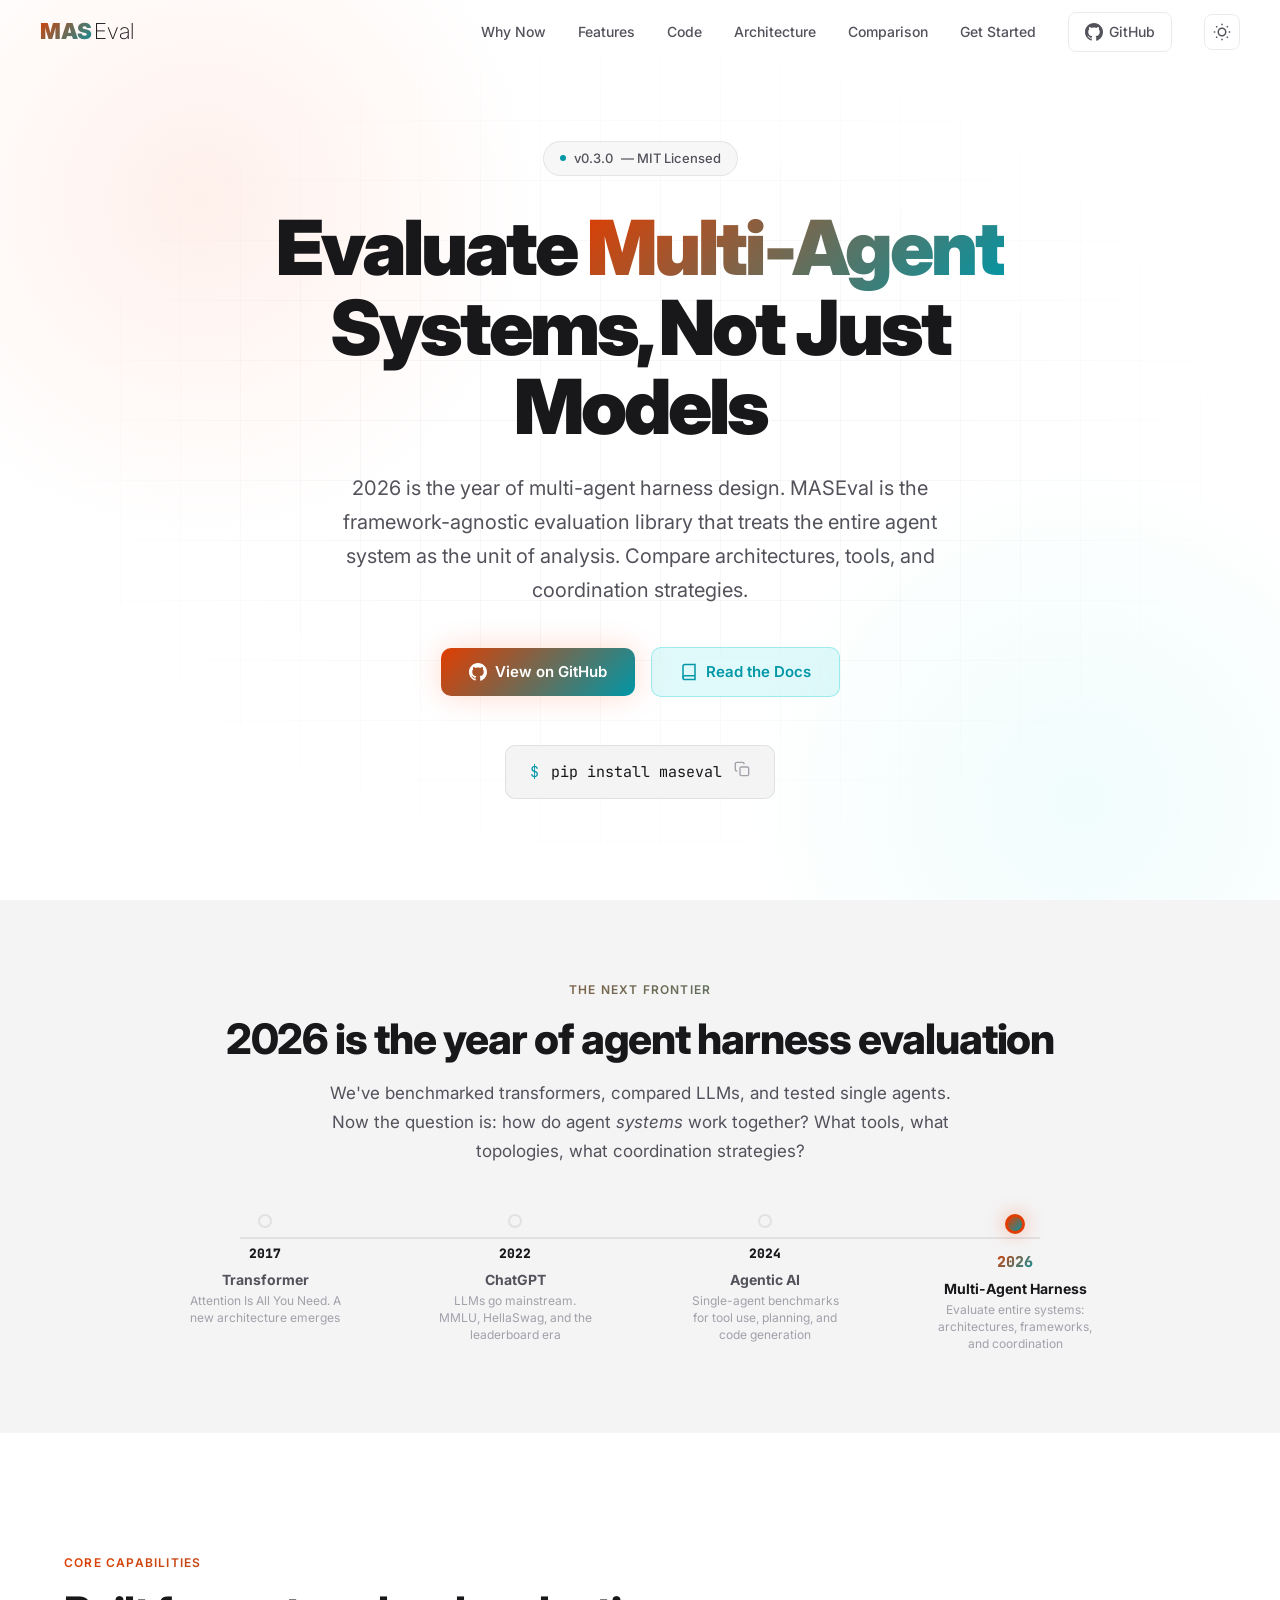
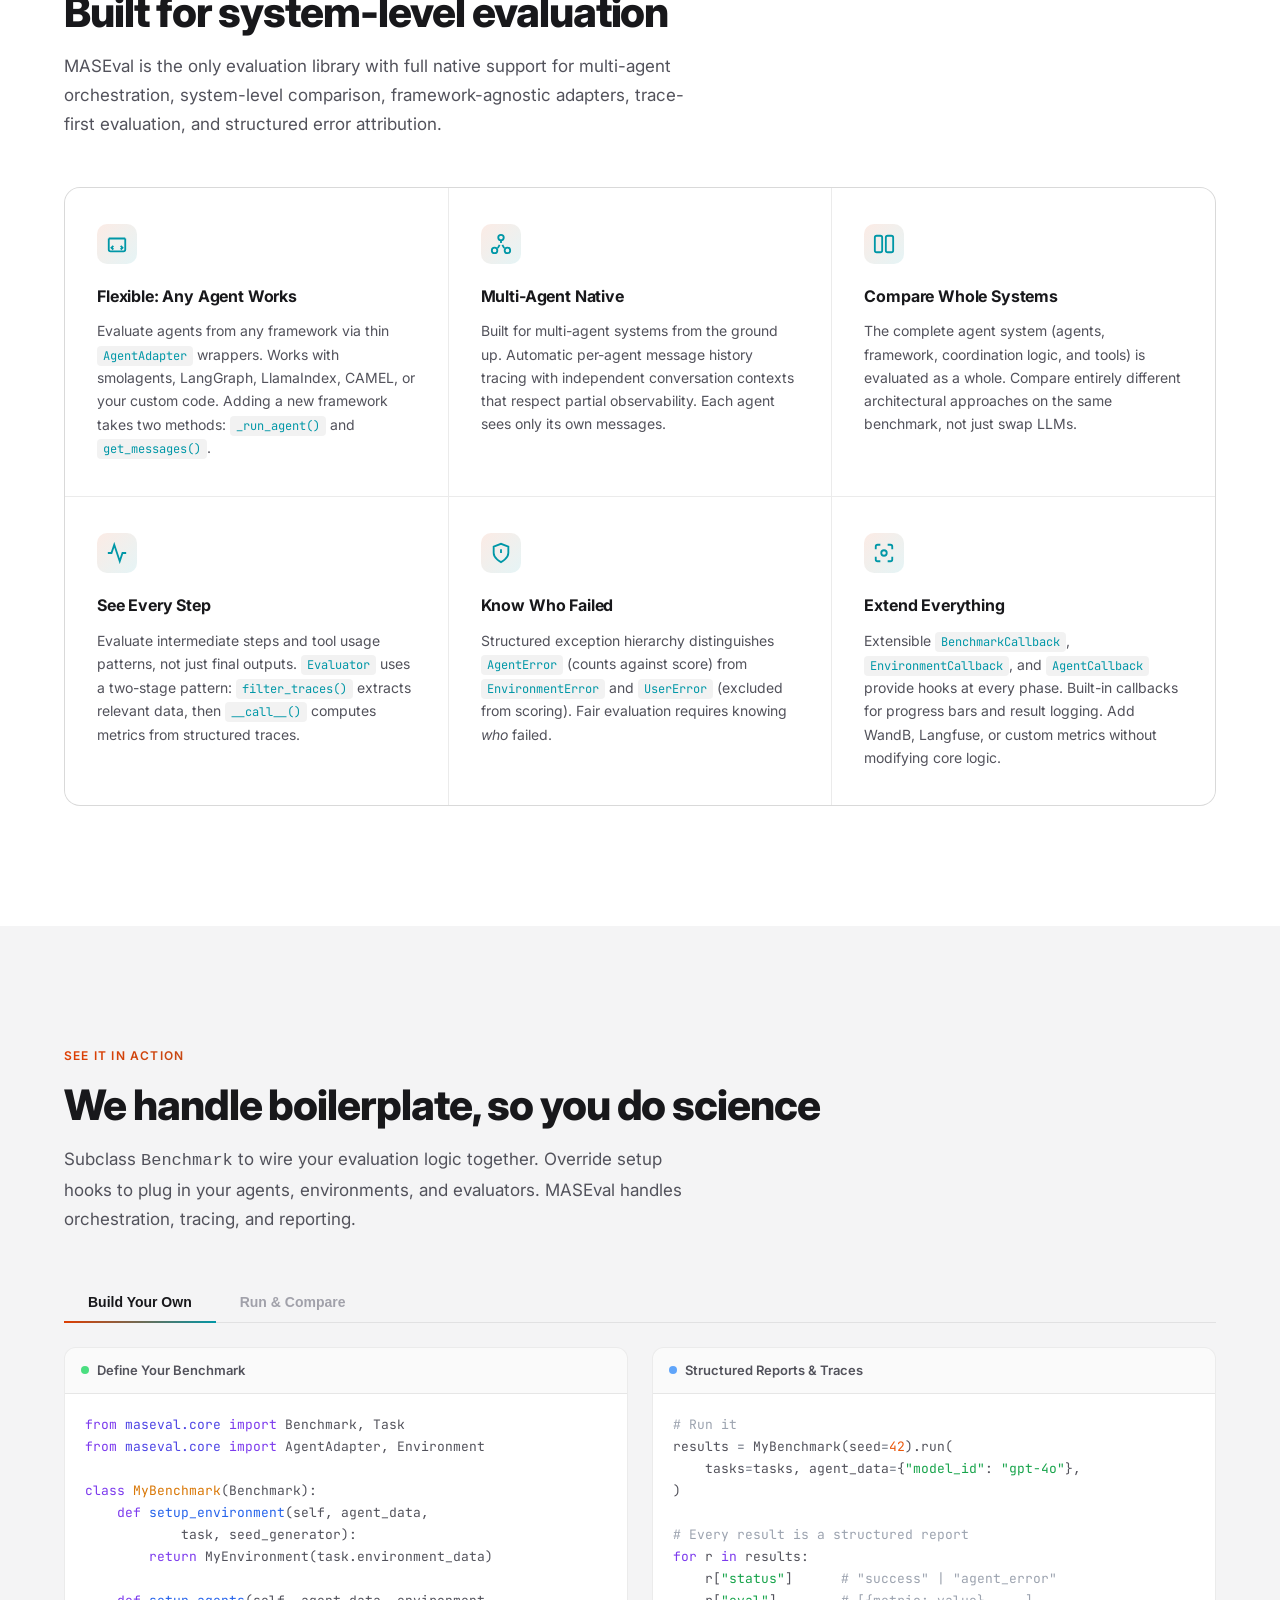
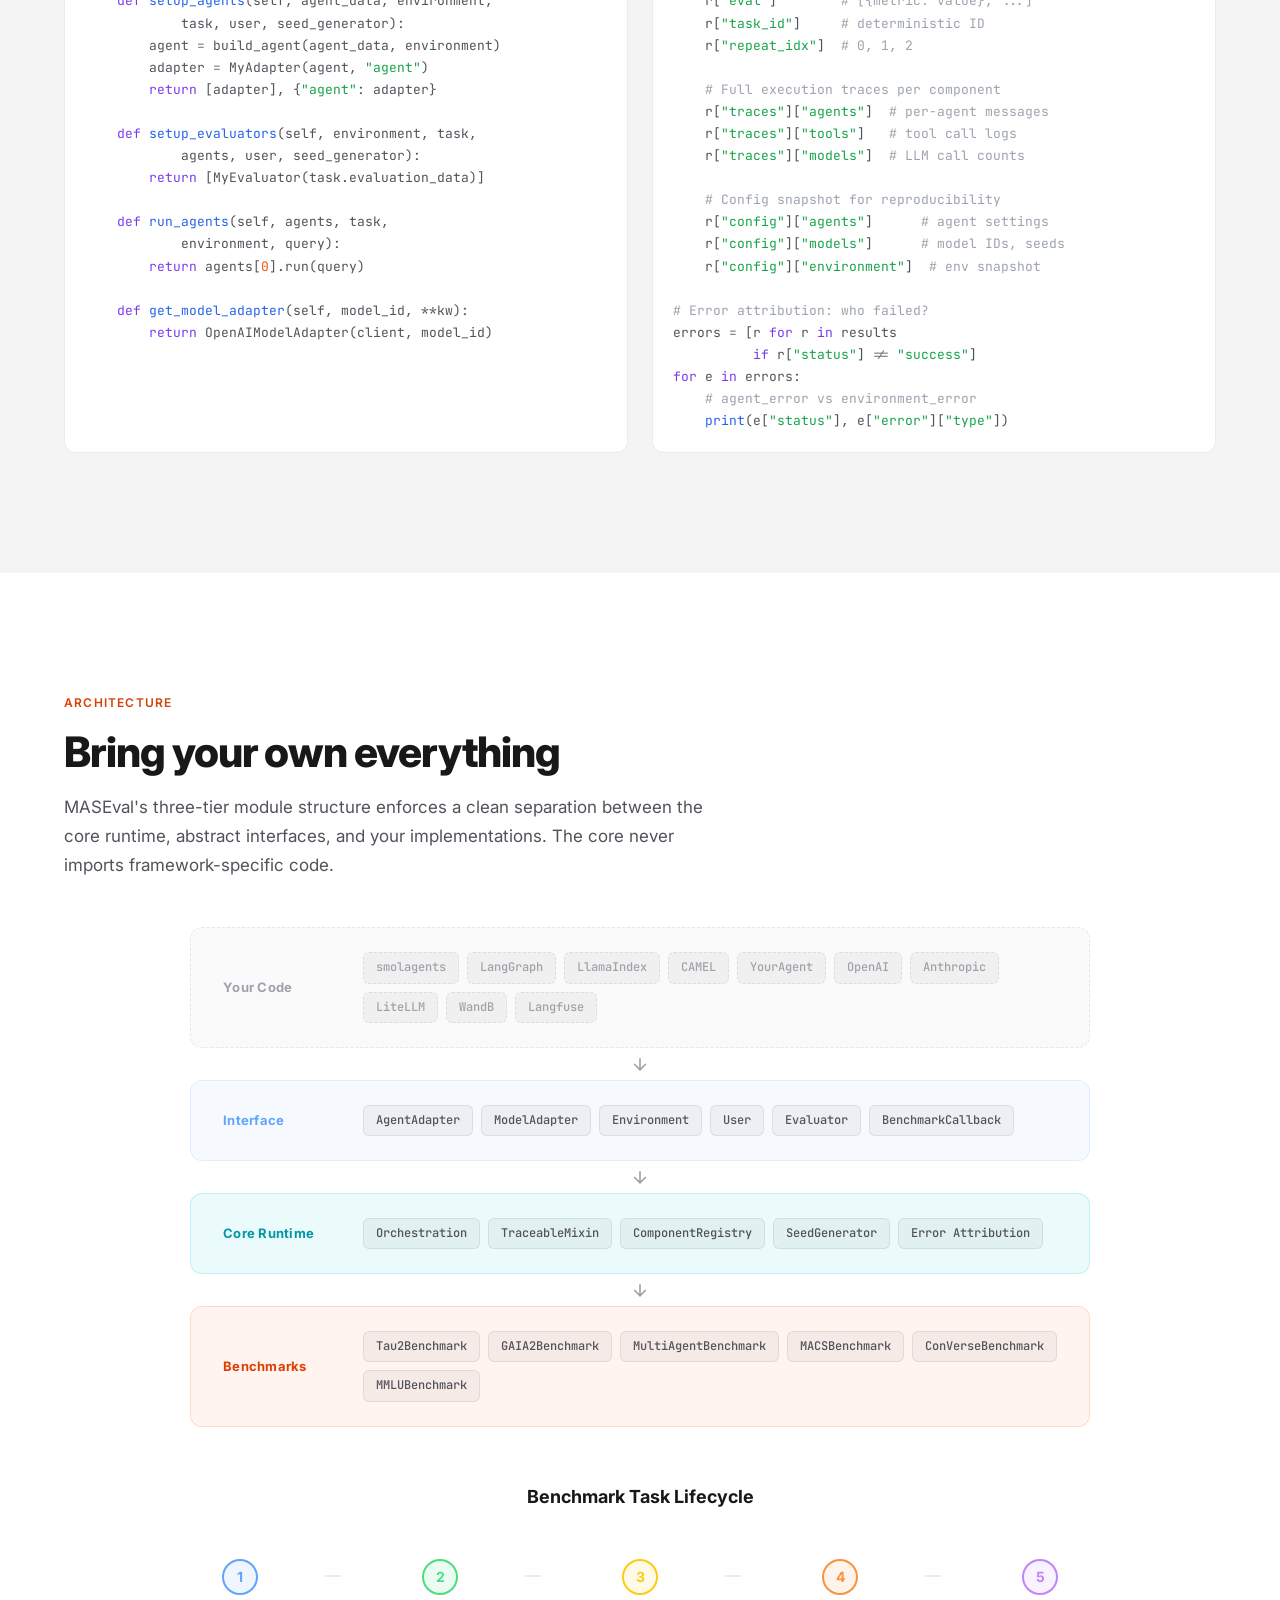
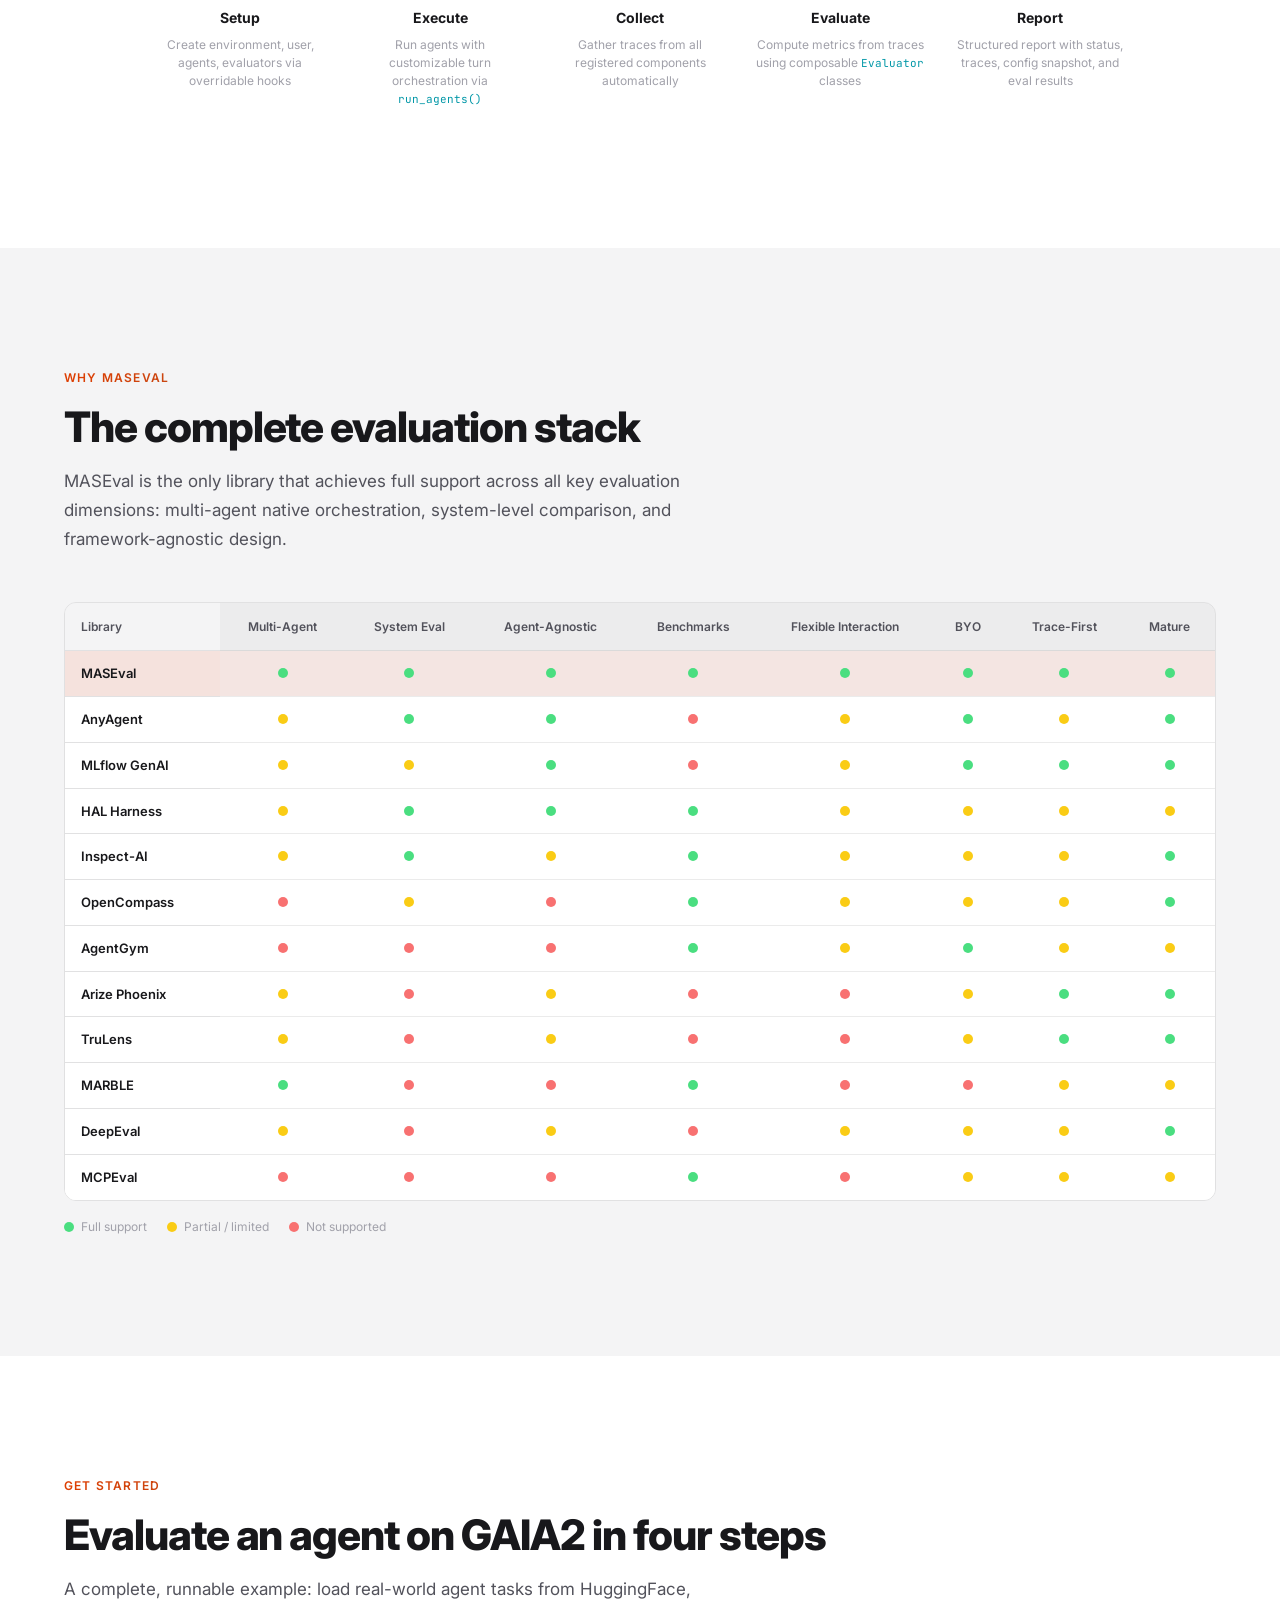
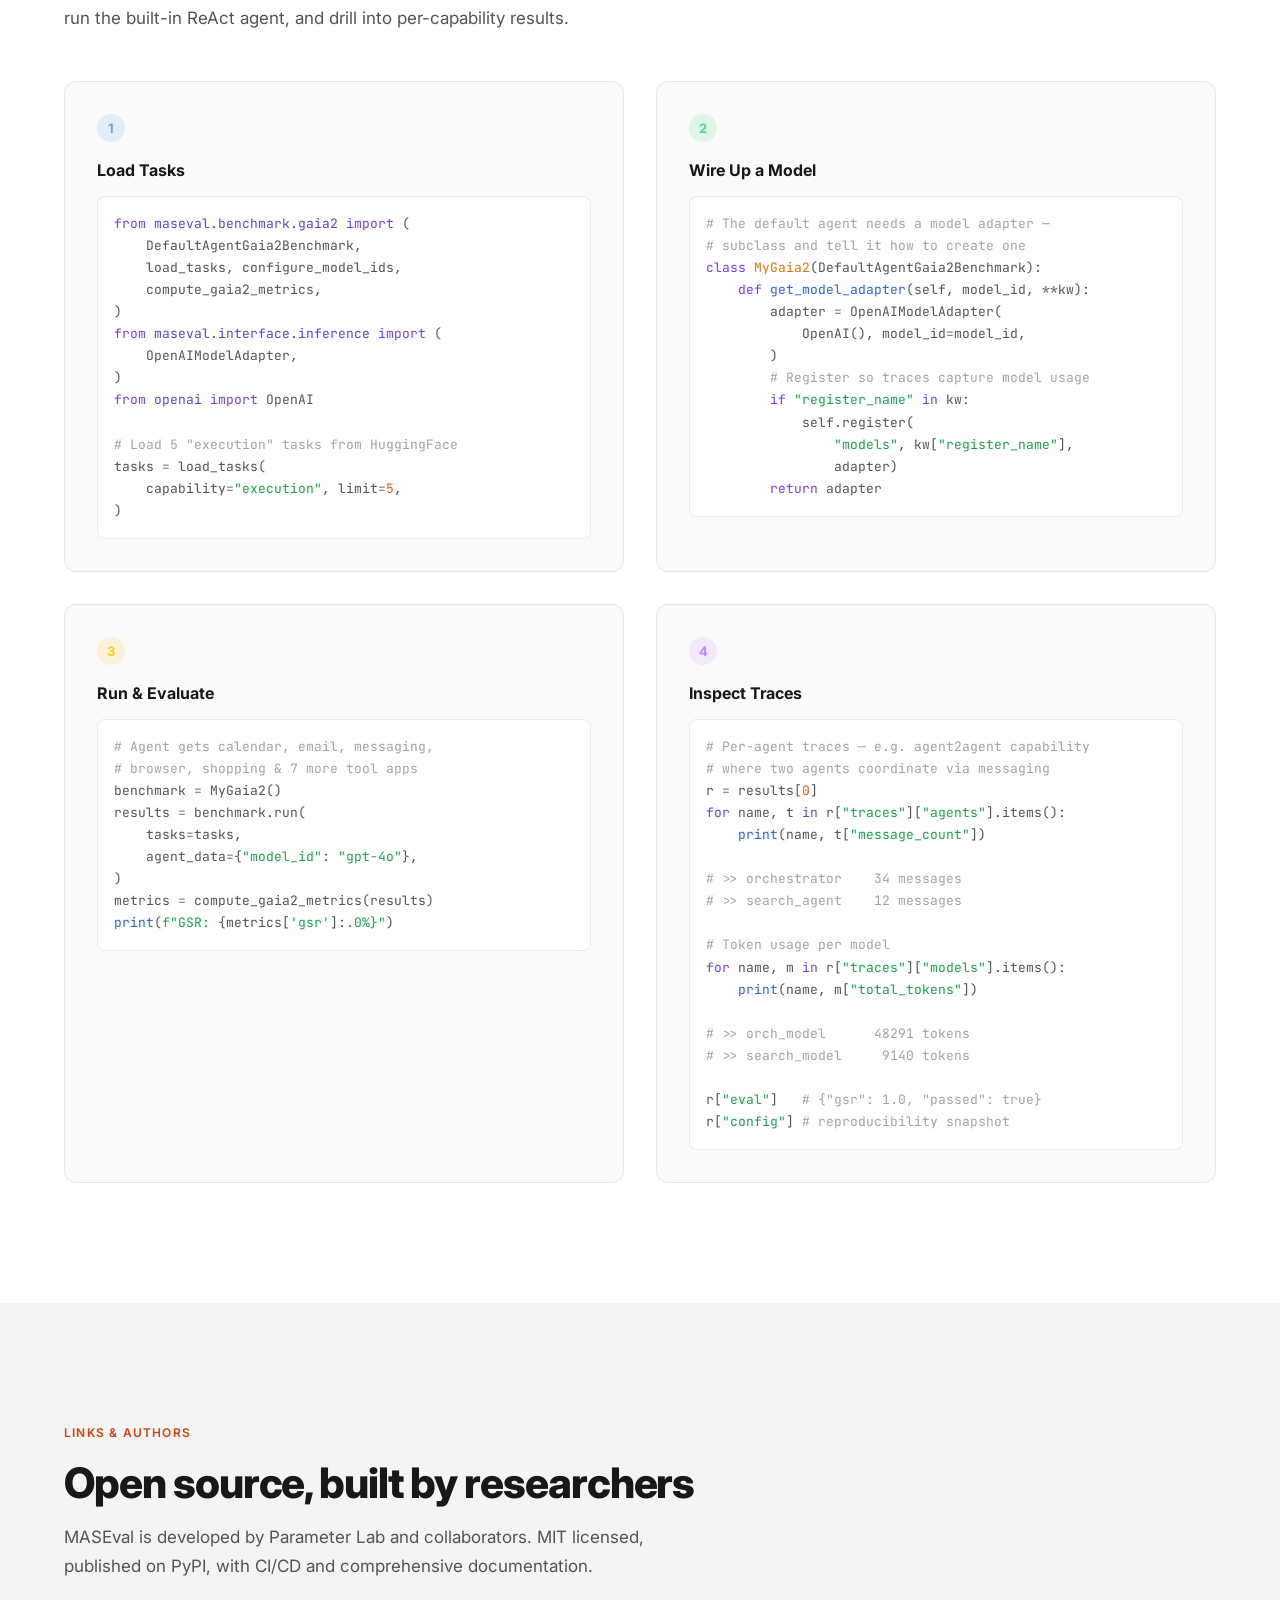
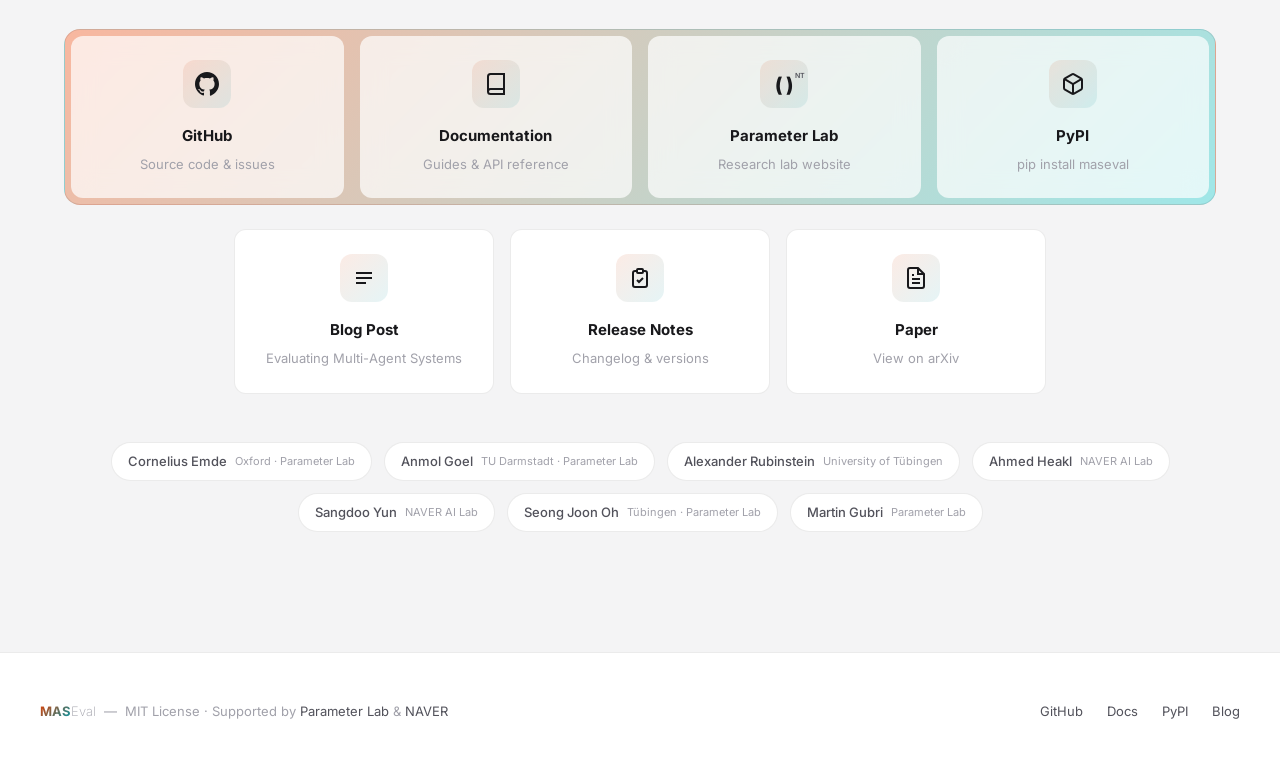
==== commit 6cb476c9: "added light mode" ====
--- a/index.html
+++ b/index.html
@@ -3,7 +3,8 @@
 <head>
   <meta charset="UTF-8" />
   <meta name="viewport" content="width=device-width, initial-scale=1.0" />
-  <title>MASEval — Framework-Agnostic Evaluation for Multi-Agent Systems</title>
+  <title>MASEval — Multi-Agentic System Evaluation</title>
+  <link rel="icon" type="image/svg+xml" href="assets/favicon.svg" />
   <meta name="description" content="MASEval is a unified, agent-agnostic evaluation framework and benchmark library for multi-agent systems. Compare frameworks, not just models." />
 
   <!-- Fonts -->
@@ -11,1172 +12,16 @@
   <link rel="preconnect" href="https://fonts.gstatic.com" crossorigin />
   <link href="https://fonts.googleapis.com/css2?family=Inter:wght@300;400;500;600;700;800;900&family=JetBrains+Mono:wght@400;500;600&display=swap" rel="stylesheet" />
 
-  <style>
-    /* ================================================================
-       RESET & BASE
-       ================================================================ */
-    *, *::before, *::after { margin: 0; padding: 0; box-sizing: border-box; }
-
-    :root {
-      --bg: #09090b;
-      --bg-elevated: #111114;
-      --bg-card: rgba(255,255,255,0.03);
-      --border: rgba(255,255,255,0.06);
-      --border-hover: rgba(255,255,255,0.12);
-      --text: #fafafa;
-      --text-secondary: #a1a1aa;
-      --text-muted: #71717a;
-      --accent-orange: #FF4500;
-      --accent-cyan: #00CED1;
-      --gradient: linear-gradient(135deg, #FF4500, #00CED1);
-      --gradient-subtle: linear-gradient(135deg, rgba(255,69,0,0.15), rgba(0,206,209,0.15));
-      --glass: rgba(255,255,255,0.04);
-      --glass-border: rgba(255,255,255,0.08);
-      --font-body: 'Inter', -apple-system, BlinkMacSystemFont, sans-serif;
-      --font-mono: 'JetBrains Mono', 'Fira Code', monospace;
-      --ease: cubic-bezier(0.16, 1, 0.3, 1);
-    }
-
-    html {
-      scroll-behavior: smooth;
-      -webkit-font-smoothing: antialiased;
-      -moz-osx-font-smoothing: grayscale;
-    }
-
-    body {
-      font-family: var(--font-body);
-      background: var(--bg);
-      color: var(--text);
-      line-height: 1.6;
-      overflow-x: hidden;
-    }
-
-    a { color: inherit; text-decoration: none; }
-
-    ::selection {
-      background: rgba(255,69,0,0.3);
-      color: #fff;
-    }
-
-    /* ================================================================
-       UTILITY
-       ================================================================ */
-    .container {
-      max-width: 1200px;
-      margin: 0 auto;
-      padding: 0 24px;
-    }
-
-    .section {
-      padding: 120px 0;
-      position: relative;
-    }
-
-    .section-label {
-      font-size: 12px;
-      font-weight: 600;
-      letter-spacing: 0.1em;
-      text-transform: uppercase;
-      background: var(--gradient);
-      -webkit-background-clip: text;
-      -webkit-text-fill-color: transparent;
-      background-clip: text;
-      margin-bottom: 16px;
-    }
-
-    .section-title {
-      font-size: clamp(28px, 4vw, 42px);
-      font-weight: 800;
-      line-height: 1.15;
-      letter-spacing: -0.025em;
-      margin-bottom: 16px;
-    }
-
-    .section-desc {
-      font-size: 17px;
-      color: var(--text-secondary);
-      max-width: 640px;
-      line-height: 1.7;
-    }
-
-    /* Reveal animation */
-    .reveal {
-      opacity: 0;
-      transform: translateY(30px);
-      transition: opacity 0.7s var(--ease), transform 0.7s var(--ease);
-    }
-    .reveal.visible {
-      opacity: 1;
-      transform: translateY(0);
-    }
-
-    /* ================================================================
-       NAVBAR
-       ================================================================ */
-    nav {
-      position: fixed;
-      top: 0;
-      left: 0;
-      right: 0;
-      z-index: 100;
-      padding: 0 24px;
-      transition: background 0.3s, backdrop-filter 0.3s;
-    }
-    nav.scrolled {
-      background: rgba(9,9,11,0.8);
-      backdrop-filter: blur(20px) saturate(180%);
-      -webkit-backdrop-filter: blur(20px) saturate(180%);
-      border-bottom: 1px solid var(--border);
-    }
-    .nav-inner {
-      max-width: 1200px;
-      margin: 0 auto;
-      display: flex;
-      align-items: center;
-      justify-content: space-between;
-      height: 64px;
-    }
-    .nav-logo {
-      display: flex;
-      align-items: center;
-      gap: 2px;
-      font-size: 22px;
-      font-weight: 900;
-    }
-    .nav-logo .mas {
-      background: var(--gradient);
-      -webkit-background-clip: text;
-      -webkit-text-fill-color: transparent;
-      background-clip: text;
-    }
-    .nav-logo .eval {
-      font-weight: 200;
-      color: var(--text);
-    }
-    .nav-links {
-      display: flex;
-      align-items: center;
-      gap: 32px;
-      list-style: none;
-    }
-    .nav-links a {
-      font-size: 14px;
-      font-weight: 500;
-      color: var(--text-secondary);
-      transition: color 0.2s;
-    }
-    .nav-links a:hover { color: var(--text); }
-    .nav-github {
-      display: flex;
-      align-items: center;
-      gap: 6px;
-      padding: 8px 16px;
-      border: 1px solid var(--border);
-      border-radius: 8px;
-      font-size: 14px;
-      font-weight: 500;
-      color: var(--text-secondary);
-      transition: all 0.2s;
-    }
-    .nav-github:hover {
-      border-color: var(--border-hover);
-      color: var(--text);
-      background: var(--glass);
-    }
-    .nav-github svg { width: 18px; height: 18px; }
-
-    /* Mobile hamburger */
-    .nav-toggle { display: none; background: none; border: none; color: var(--text); cursor: pointer; padding: 8px; }
-
-    @media (max-width: 768px) {
-      .nav-links { display: none; }
-      .nav-toggle { display: block; }
-      .nav-links.open {
-        display: flex;
-        flex-direction: column;
-        position: absolute;
-        top: 64px;
-        left: 0;
-        right: 0;
-        background: rgba(9,9,11,0.95);
-        backdrop-filter: blur(20px);
-        padding: 24px;
-        gap: 16px;
-        border-bottom: 1px solid var(--border);
-      }
-    }
-
-    /* ================================================================
-       HERO
-       ================================================================ */
-    .hero {
-      min-height: 100vh;
-      display: flex;
-      align-items: center;
-      justify-content: center;
-      text-align: center;
-      padding: 120px 24px 80px;
-      position: relative;
-      overflow: hidden;
-    }
-
-    /* Background gradient orbs */
-    .hero::before {
-      content: '';
-      position: absolute;
-      width: 800px;
-      height: 800px;
-      background: radial-gradient(circle, rgba(255,69,0,0.08) 0%, transparent 60%);
-      top: -200px;
-      left: -200px;
-      pointer-events: none;
-    }
-    .hero::after {
-      content: '';
-      position: absolute;
-      width: 800px;
-      height: 800px;
-      background: radial-gradient(circle, rgba(0,206,209,0.06) 0%, transparent 60%);
-      bottom: -300px;
-      right: -200px;
-      pointer-events: none;
-    }
-
-    .hero-content { position: relative; z-index: 1; max-width: 840px; }
-
-    .hero-badge {
-      display: inline-flex;
-      align-items: center;
-      gap: 8px;
-      padding: 6px 16px;
-      border: 1px solid var(--border);
-      border-radius: 100px;
-      font-size: 13px;
-      font-weight: 500;
-      color: var(--text-secondary);
-      margin-bottom: 32px;
-      background: var(--glass);
-      backdrop-filter: blur(10px);
-    }
-    a.hero-badge:hover {
-      border-color: var(--border-hover);
-      background: rgba(255,255,255,0.06);
-    }
-    .hero-badge .dot {
-      width: 6px;
-      height: 6px;
-      border-radius: 50%;
-      background: var(--accent-cyan);
-      animation: pulse 2s ease-in-out infinite;
-    }
-    @keyframes pulse {
-      0%, 100% { opacity: 1; }
-      50% { opacity: 0.4; }
-    }
-
-    .hero h1 {
-      font-size: clamp(40px, 7vw, 76px);
-      font-weight: 900;
-      line-height: 1.05;
-      letter-spacing: -0.04em;
-      margin-bottom: 24px;
-    }
-    .hero h1 .gradient-text {
-      background: var(--gradient);
-      -webkit-background-clip: text;
-      -webkit-text-fill-color: transparent;
-      background-clip: text;
-    }
-
-    .hero-subtitle {
-      font-size: clamp(17px, 2.2vw, 20px);
-      color: var(--text-secondary);
-      max-width: 640px;
-      margin: 0 auto 40px;
-      line-height: 1.7;
-    }
-
-    .hero-actions {
-      display: flex;
-      align-items: center;
-      justify-content: center;
-      gap: 16px;
-      flex-wrap: wrap;
-      margin-bottom: 48px;
-    }
-
-    .btn {
-      display: inline-flex;
-      align-items: center;
-      gap: 8px;
-      padding: 12px 28px;
-      border-radius: 10px;
-      font-size: 15px;
-      font-weight: 600;
-      transition: all 0.25s var(--ease);
-      cursor: pointer;
-      border: none;
-    }
-    .btn-primary {
-      background: var(--gradient);
-      color: #fff;
-      box-shadow: 0 0 30px rgba(255,69,0,0.2);
-    }
-    .btn-primary:hover {
-      transform: translateY(-2px);
-      box-shadow: 0 8px 40px rgba(255,69,0,0.3);
-    }
-    .btn-secondary {
-      background: var(--glass);
-      color: var(--text);
-      border: 1px solid var(--border);
-      backdrop-filter: blur(10px);
-    }
-    .btn-secondary:hover {
-      border-color: var(--border-hover);
-      background: rgba(255,255,255,0.06);
-      transform: translateY(-2px);
-    }
-    .btn svg { width: 18px; height: 18px; }
-
-    .hero-install {
-      display: inline-flex;
-      align-items: center;
-      gap: 12px;
-      padding: 14px 24px;
-      background: var(--bg-elevated);
-      border: 1px solid var(--border);
-      border-radius: 10px;
-      font-family: var(--font-mono);
-      font-size: 15px;
-      color: var(--text-secondary);
-      cursor: pointer;
-      transition: all 0.2s;
-      user-select: all;
-    }
-    .hero-install:hover {
-      border-color: var(--border-hover);
-      background: rgba(255,255,255,0.04);
-    }
-    .hero-install .prompt { color: var(--accent-cyan); user-select: none; }
-    .hero-install .cmd { color: var(--text); }
-    .hero-install .copy-icon {
-      color: var(--text-muted);
-      transition: color 0.2s;
-      user-select: none;
-    }
-    .hero-install:hover .copy-icon { color: var(--text-secondary); }
-
-    /* ================================================================
-       FEATURES
-       ================================================================ */
-    .features-grid {
-      display: grid;
-      grid-template-columns: repeat(3, 1fr);
-      gap: 1px;
-      background: var(--border);
-      border: 1px solid var(--border);
-      border-radius: 16px;
-      overflow: hidden;
-      margin-top: 48px;
-    }
-
-    .feature-card {
-      padding: 36px 32px;
-      background: var(--bg);
-      transition: background 0.3s;
-      position: relative;
-    }
-    .feature-card:hover {
-      background: var(--bg-elevated);
-    }
-    .feature-icon {
-      width: 40px;
-      height: 40px;
-      display: flex;
-      align-items: center;
-      justify-content: center;
-      border-radius: 10px;
-      background: var(--gradient-subtle);
-      margin-bottom: 20px;
-      font-size: 20px;
-    }
-    .feature-card h3 {
-      font-size: 16px;
-      font-weight: 700;
-      margin-bottom: 10px;
-      letter-spacing: -0.01em;
-    }
-    .feature-card p {
-      font-size: 14px;
-      color: var(--text-secondary);
-      line-height: 1.65;
-    }
-    .feature-card code {
-      font-family: var(--font-mono);
-      font-size: 12px;
-      padding: 2px 6px;
-      background: rgba(255,255,255,0.06);
-      border-radius: 4px;
-      color: var(--accent-cyan);
-    }
-
-    @media (max-width: 900px) {
-      .features-grid { grid-template-columns: repeat(2, 1fr); }
-    }
-    @media (max-width: 600px) {
-      .features-grid { grid-template-columns: 1fr; }
-    }
-
-    /* ================================================================
-       CODE EXAMPLE
-       ================================================================ */
-    .code-section { background: var(--bg-elevated); }
-
-    .code-container {
-      margin-top: 48px;
-      display: grid;
-      grid-template-columns: 1fr 1fr;
-      gap: 24px;
-    }
-
-    .code-block {
-      position: relative;
-      border: 1px solid var(--border);
-      border-radius: 12px;
-      overflow: hidden;
-      background: var(--bg);
-    }
-    .code-block-header {
-      display: flex;
-      align-items: center;
-      justify-content: space-between;
-      padding: 12px 16px;
-      border-bottom: 1px solid var(--border);
-      background: rgba(255,255,255,0.02);
-    }
-    .code-block-title {
-      font-size: 13px;
-      font-weight: 600;
-      color: var(--text-secondary);
-      display: flex;
-      align-items: center;
-      gap: 8px;
-    }
-    .code-block-title .dot {
-      width: 8px;
-      height: 8px;
-      border-radius: 50%;
-    }
-    .code-block pre {
-      padding: 20px;
-      overflow-x: auto;
-      font-family: var(--font-mono);
-      font-size: 13px;
-      line-height: 1.7;
-      color: var(--text-secondary);
-      tab-size: 4;
-    }
-
-    /* Syntax highlighting */
-    .kw { color: #c084fc; }  /* keywords */
-    .fn { color: #60a5fa; }  /* functions */
-    .st { color: #86efac; }  /* strings */
-    .cm { color: #52525b; }  /* comments */
-    .cl { color: #fbbf24; }  /* class names */
-    .op { color: #71717a; }  /* operators */
-    .ty { color: #f472b6; }  /* types */
-    .dc { color: #a78bfa; }  /* decorators */
-    .nr { color: #fb923c; }  /* numbers */
-    .im { color: #818cf8; }  /* import names */
-
-    /* Code tabs */
-    .code-tabs {
-      display: flex;
-      gap: 0;
-      margin-top: 48px;
-      margin-bottom: 0;
-      border-bottom: 1px solid var(--border);
-    }
-    .code-tab {
-      padding: 12px 24px;
-      font-size: 14px;
-      font-weight: 600;
-      color: var(--text-muted);
-      cursor: pointer;
-      border: none;
-      background: none;
-      position: relative;
-      transition: color 0.2s;
-    }
-    .code-tab:hover { color: var(--text-secondary); }
-    .code-tab.active {
-      color: var(--text);
-    }
-    .code-tab.active::after {
-      content: '';
-      position: absolute;
-      bottom: -1px;
-      left: 0;
-      right: 0;
-      height: 2px;
-      background: var(--gradient);
-    }
-    .code-tab-content {
-      display: none;
-    }
-    .code-tab-content.active {
-      display: grid;
-      grid-template-columns: 1fr 1fr;
-      gap: 24px;
-      margin-top: 24px;
-    }
-
-    @media (max-width: 900px) {
-      .code-container { grid-template-columns: 1fr; }
-      .code-tab-content.active { grid-template-columns: 1fr; }
-    }
-
-    /* ================================================================
-       ARCHITECTURE
-       ================================================================ */
-    .arch-visual {
-      margin-top: 48px;
-      position: relative;
-    }
-
-    .arch-diagram {
-      display: flex;
-      flex-direction: column;
-      gap: 2px;
-      max-width: 900px;
-      margin: 0 auto;
-    }
-
-    .arch-layer {
-      display: flex;
-      align-items: center;
-      border-radius: 12px;
-      padding: 24px 32px;
-      position: relative;
-      transition: transform 0.3s var(--ease);
-    }
-    .arch-layer:hover { transform: scale(1.01); }
-
-    .arch-layer-user {
-      background: rgba(255,255,255,0.02);
-      border: 1px dashed var(--border);
-    }
-    .arch-layer-interface {
-      background: rgba(96,165,250,0.06);
-      border: 1px solid rgba(96,165,250,0.15);
-    }
-    .arch-layer-core {
-      background: rgba(0,206,209,0.08);
-      border: 1px solid rgba(0,206,209,0.2);
-    }
-    .arch-layer-bench {
-      background: rgba(255,69,0,0.06);
-      border: 1px solid rgba(255,69,0,0.15);
-    }
-
-    .arch-label {
-      font-size: 13px;
-      font-weight: 700;
-      letter-spacing: 0.02em;
-      min-width: 140px;
-      flex-shrink: 0;
-    }
-    .arch-chips {
-      display: flex;
-      gap: 8px;
-      flex-wrap: wrap;
-      flex: 1;
-    }
-    .arch-chip {
-      padding: 5px 12px;
-      border-radius: 6px;
-      font-size: 12px;
-      font-weight: 500;
-      font-family: var(--font-mono);
-      background: rgba(255,255,255,0.05);
-      border: 1px solid var(--border);
-      color: var(--text-secondary);
-      white-space: nowrap;
-    }
-    .arch-chip.yours {
-      border-style: dashed;
-      color: var(--text-muted);
-    }
-
-    .arch-connector {
-      display: flex;
-      justify-content: center;
-      padding: 4px 0;
-    }
-    .arch-connector svg { color: var(--text-muted); }
-
-    @media (max-width: 600px) {
-      .arch-layer { flex-direction: column; gap: 12px; padding: 16px 20px; }
-      .arch-label { min-width: auto; }
-    }
-
-    /* ================================================================
-       PIPELINE
-       ================================================================ */
-    .pipeline {
-      margin-top: 56px;
-    }
-    .pipeline-title {
-      font-size: 18px;
-      font-weight: 700;
-      margin-bottom: 28px;
-      text-align: center;
-    }
-    .pipeline-steps {
-      display: flex;
-      gap: 0;
-      justify-content: center;
-      flex-wrap: wrap;
-    }
-    .pipeline-step {
-      display: flex;
-      flex-direction: column;
-      align-items: center;
-      text-align: center;
-      padding: 20px 16px;
-      position: relative;
-      flex: 1;
-      min-width: 140px;
-      max-width: 200px;
-    }
-    .pipeline-step::after {
-      content: '';
-      position: absolute;
-      top: 36px;
-      right: -1px;
-      width: 16px;
-      height: 2px;
-      background: var(--border);
-    }
-    .pipeline-step:last-child::after { display: none; }
-
-    .pipeline-num {
-      width: 36px;
-      height: 36px;
-      border-radius: 50%;
-      display: flex;
-      align-items: center;
-      justify-content: center;
-      font-size: 14px;
-      font-weight: 700;
-      margin-bottom: 12px;
-      border: 2px solid;
-    }
-    .pipeline-step:nth-child(1) .pipeline-num { border-color: #60a5fa; color: #60a5fa; background: rgba(96,165,250,0.1); }
-    .pipeline-step:nth-child(2) .pipeline-num { border-color: #4ade80; color: #4ade80; background: rgba(74,222,128,0.1); }
-    .pipeline-step:nth-child(3) .pipeline-num { border-color: #facc15; color: #facc15; background: rgba(250,204,21,0.1); }
-    .pipeline-step:nth-child(4) .pipeline-num { border-color: #fb923c; color: #fb923c; background: rgba(251,146,60,0.1); }
-    .pipeline-step:nth-child(5) .pipeline-num { border-color: #c084fc; color: #c084fc; background: rgba(192,132,252,0.1); }
-
-    .pipeline-step h4 {
-      font-size: 14px;
-      font-weight: 700;
-      margin-bottom: 6px;
-    }
-    .pipeline-step p {
-      font-size: 12px;
-      color: var(--text-muted);
-      line-height: 1.5;
-    }
-    .pipeline-step code {
-      font-family: var(--font-mono);
-      font-size: 11px;
-      color: var(--accent-cyan);
-    }
-
-    @media (max-width: 700px) {
-      .pipeline-steps { flex-direction: column; align-items: center; }
-      .pipeline-step::after { display: none; }
-      .pipeline-step { max-width: 100%; }
-    }
-
-    /* ================================================================
-       COMPARISON TABLE
-       ================================================================ */
-    .comparison { background: var(--bg-elevated); }
-
-    .table-wrapper {
-      margin-top: 48px;
-      overflow-x: auto;
-      border: 1px solid var(--border);
-      border-radius: 12px;
-      -webkit-overflow-scrolling: touch;
-    }
-
-    .comparison-table {
-      width: 100%;
-      border-collapse: collapse;
-      font-size: 13px;
-      white-space: nowrap;
-    }
-    .comparison-table thead {
-      background: rgba(255,255,255,0.03);
-    }
-    .comparison-table th {
-      padding: 14px 16px;
-      font-weight: 600;
-      color: var(--text-secondary);
-      text-align: center;
-      border-bottom: 1px solid var(--border);
-      font-size: 12px;
-    }
-    .comparison-table th:first-child {
-      text-align: left;
-      position: sticky;
-      left: 0;
-      background: var(--bg-elevated);
-      z-index: 1;
-    }
-    .comparison-table td {
-      padding: 12px 16px;
-      text-align: center;
-      border-bottom: 1px solid var(--border);
-      color: var(--text-secondary);
-    }
-    .comparison-table td:first-child {
-      text-align: left;
-      font-weight: 600;
-      color: var(--text);
-      position: sticky;
-      left: 0;
-      background: var(--bg);
-      z-index: 1;
-    }
-    .comparison-table tbody tr { background: var(--bg); }
-    .comparison-table tbody tr:hover { background: rgba(255,255,255,0.02); }
-    .comparison-table tbody tr:first-child td {
-      background: rgba(255,69,0,0.04);
-    }
-    .comparison-table tbody tr:first-child td:first-child {
-      background: rgba(255,69,0,0.06);
-    }
-    .comparison-table tbody tr:first-child {
-      background: rgba(255,69,0,0.04);
-    }
-    .comparison-table tbody tr:last-child td { border-bottom: none; }
-
-    .table-legend {
-      margin-top: 16px;
-      display: flex;
-      gap: 20px;
-      flex-wrap: wrap;
-      font-size: 12px;
-      color: var(--text-muted);
-    }
-
-    /* ================================================================
-       GETTING STARTED
-       ================================================================ */
-    .getting-started-grid {
-      display: grid;
-      grid-template-columns: 1fr 1fr;
-      gap: 32px;
-      margin-top: 48px;
-    }
-
-    .gs-card {
-      padding: 32px;
-      border: 1px solid var(--border);
-      border-radius: 12px;
-      background: var(--bg-card);
-      transition: border-color 0.3s;
-    }
-    .gs-card:hover { border-color: var(--border-hover); }
-
-    .gs-step {
-      display: inline-flex;
-      align-items: center;
-      justify-content: center;
-      width: 28px;
-      height: 28px;
-      border-radius: 50%;
-      font-size: 13px;
-      font-weight: 700;
-      margin-bottom: 16px;
-    }
-    .gs-card:nth-child(1) .gs-step { background: rgba(96,165,250,0.15); color: #60a5fa; }
-    .gs-card:nth-child(2) .gs-step { background: rgba(74,222,128,0.15); color: #4ade80; }
-    .gs-card:nth-child(3) .gs-step { background: rgba(250,204,21,0.15); color: #facc15; }
-    .gs-card:nth-child(4) .gs-step { background: rgba(192,132,252,0.15); color: #c084fc; }
-
-    .gs-card h3 {
-      font-size: 16px;
-      font-weight: 700;
-      margin-bottom: 12px;
-    }
-    .gs-card pre {
-      font-family: var(--font-mono);
-      font-size: 13px;
-      line-height: 1.7;
-      color: var(--text-secondary);
-      background: var(--bg);
-      border: 1px solid var(--border);
-      border-radius: 8px;
-      padding: 16px;
-      overflow-x: auto;
-    }
-
-    @media (max-width: 768px) {
-      .getting-started-grid { grid-template-columns: 1fr; }
-    }
-
-    /* ================================================================
-       AUTHORS & LINKS
-       ================================================================ */
-    .links-section { background: var(--bg-elevated); }
-
-    .links-grid {
-      display: grid;
-      grid-template-columns: repeat(4, 1fr);
-      gap: 16px;
-      margin-top: 48px;
-    }
-    .link-card {
-      padding: 24px;
-      border: 1px solid var(--border);
-      border-radius: 12px;
-      background: var(--bg);
-      text-align: center;
-      transition: all 0.3s var(--ease);
-      cursor: pointer;
-    }
-    .link-card:hover {
-      border-color: var(--border-hover);
-      transform: translateY(-4px);
-      box-shadow: 0 12px 40px rgba(0,0,0,0.3);
-    }
-    .link-card-icon {
-      width: 48px;
-      height: 48px;
-      margin: 0 auto 16px;
-      display: flex;
-      align-items: center;
-      justify-content: center;
-      border-radius: 12px;
-      background: var(--gradient-subtle);
-      font-size: 22px;
-    }
-    .link-card h3 {
-      font-size: 15px;
-      font-weight: 700;
-      margin-bottom: 6px;
-    }
-    .link-card p {
-      font-size: 13px;
-      color: var(--text-muted);
-    }
-
-    @media (max-width: 768px) {
-      .links-grid { grid-template-columns: repeat(2, 1fr); }
-    }
-    @media (max-width: 480px) {
-      .links-grid { grid-template-columns: 1fr; }
-    }
-
-    .authors-list {
-      margin-top: 48px;
-      display: flex;
-      flex-wrap: wrap;
-      gap: 12px;
-      justify-content: center;
-    }
-    .author-chip {
-      display: inline-flex;
-      align-items: center;
-      gap: 8px;
-      padding: 8px 16px;
-      border: 1px solid var(--border);
-      border-radius: 100px;
-      font-size: 13px;
-      font-weight: 500;
-      color: var(--text-secondary);
-      background: var(--bg);
-      transition: all 0.2s;
-    }
-    .author-chip:hover {
-      border-color: var(--border-hover);
-      color: var(--text);
-      background: var(--glass);
-    }
-    .author-aff {
-      font-size: 11px;
-      color: var(--text-muted);
-      font-weight: 400;
-    }
-
-    /* ================================================================
-       FOOTER
-       ================================================================ */
-    footer {
-      border-top: 1px solid var(--border);
-      padding: 48px 24px;
-    }
-    .footer-inner {
-      max-width: 1200px;
-      margin: 0 auto;
-      display: flex;
-      justify-content: space-between;
-      align-items: center;
-      flex-wrap: wrap;
-      gap: 24px;
-    }
-    .footer-left { color: var(--text-muted); font-size: 13px; }
-    .footer-left a { color: var(--text-secondary); transition: color 0.2s; }
-    .footer-left a:hover { color: var(--text); }
-    .footer-right {
-      display: flex;
-      gap: 24px;
-      font-size: 13px;
-      color: var(--text-muted);
-    }
-    .footer-right a { color: var(--text-secondary); transition: color 0.2s; }
-    .footer-right a:hover { color: var(--text); }
-
-    /* ================================================================
-       GRID BACKGROUND
-       ================================================================ */
-    .grid-bg {
-      position: absolute;
-      inset: 0;
-      background-image:
-        linear-gradient(rgba(255,255,255,0.02) 1px, transparent 1px),
-        linear-gradient(90deg, rgba(255,255,255,0.02) 1px, transparent 1px);
-      background-size: 60px 60px;
-      mask-image: radial-gradient(ellipse at center, black 30%, transparent 70%);
-      -webkit-mask-image: radial-gradient(ellipse at center, black 30%, transparent 70%);
-      pointer-events: none;
-    }
-
-    /* ================================================================
-       BENCHMARKS BAR
-       ================================================================ */
-    .benchmarks-bar {
-      display: flex;
-      gap: 24px;
-      justify-content: center;
-      flex-wrap: wrap;
-      margin-top: 20px;
-      padding-top: 20px;
-      border-top: 1px solid var(--border);
-    }
-    .bench-item {
-      display: flex;
-      align-items: center;
-      gap: 8px;
-      font-size: 13px;
-      color: var(--text-muted);
-    }
-    .bench-dot {
-      width: 6px;
-      height: 6px;
-      border-radius: 50%;
-    }
-
-    /* ================================================================
-       SECTION DIVIDERS
-       ================================================================ */
-    .section-divider {
-      height: 1px;
-      background: var(--border);
-      margin: 0;
-    }
-
-    /* ================================================================
-       COMPARISON TABLE: styled indicators (no emojis)
-       ================================================================ */
-    .s-dot {
-      display: inline-block;
-      width: 10px;
-      height: 10px;
-      border-radius: 50%;
-    }
-    .s-yes { background: #4ade80; }
-    .s-partial { background: #facc15; }
-    .s-no { background: #f87171; }
-    /* s-ext and s-unk removed — no longer used in comparison table */
-
-    /* ================================================================
-       GRADIENT LINK CARDS (open source section)
-       ================================================================ */
-    .links-grid-gradient {
-      display: grid;
-      grid-template-columns: repeat(4, 1fr);
-      gap: 16px;
-      margin-top: 48px;
-      background: linear-gradient(135deg, rgba(255,69,0,0.35), rgba(0,206,209,0.35));
-      border: 1px solid rgba(255,255,255,0.12);
-      border-radius: 16px;
-      padding: 6px;
-    }
-    .links-grid-gradient .link-card {
-      border: none;
-      background: rgba(9,9,11,0.55);
-      backdrop-filter: blur(12px);
-    }
-    .links-grid-gradient .link-card:hover {
-      background: rgba(9,9,11,0.35);
-    }
-    @media (max-width: 768px) {
-      .links-grid-gradient { grid-template-columns: repeat(2, 1fr); }
-    }
-    @media (max-width: 480px) {
-      .links-grid-gradient { grid-template-columns: 1fr; }
-    }
-
-    /* ReadTheDocs button with icon and color */
-    .btn-docs {
-      background: rgba(0,206,209,0.12);
-      color: var(--accent-cyan);
-      border: 1px solid rgba(0,206,209,0.3);
-      backdrop-filter: blur(10px);
-    }
-    .btn-docs:hover {
-      background: rgba(0,206,209,0.2);
-      border-color: rgba(0,206,209,0.5);
-      transform: translateY(-2px);
-      box-shadow: 0 8px 30px rgba(0,206,209,0.15);
-    }
-    .btn-docs svg { width: 18px; height: 18px; }
-
-    /* Feature icon SVG styling */
-    .feature-icon svg {
-      width: 22px;
-      height: 22px;
-      stroke: currentColor;
-      color: var(--accent-cyan);
-    }
-
-    /* ================================================================
-       TIMELINE
-       ================================================================ */
-    .timeline-section {
-      background: var(--bg-elevated);
-      padding: 80px 0;
-    }
-    .timeline {
-      display: flex;
-      align-items: flex-start;
-      justify-content: center;
-      gap: 0;
-      margin-top: 48px;
-      position: relative;
-      max-width: 1000px;
-      margin-left: auto;
-      margin-right: auto;
-    }
-    .timeline::before {
-      content: '';
-      position: absolute;
-      top: 23px;
-      left: 10%;
-      right: 10%;
-      height: 2px;
-      background: var(--border);
-    }
-    .timeline-item {
-      display: flex;
-      flex-direction: column;
-      align-items: center;
-      text-align: center;
-      flex: 1;
-      position: relative;
-      padding: 0 8px;
-    }
-    .timeline-dot {
-      width: 14px;
-      height: 14px;
-      border-radius: 50%;
-      border: 2px solid var(--border);
-      background: var(--bg-elevated);
-      margin-bottom: 16px;
-      position: relative;
-      z-index: 1;
-      transition: all 0.3s;
-    }
-    .timeline-item:hover .timeline-dot {
-      border-color: var(--accent-orange);
-      box-shadow: 0 0 12px rgba(255,69,0,0.3);
-    }
-    .timeline-item.active .timeline-dot {
-      width: 20px;
-      height: 20px;
-      background: var(--gradient);
-      border: 3px solid var(--accent-orange);
-      box-shadow: 0 0 20px rgba(255,69,0,0.4);
-    }
-    .timeline-year {
-      font-size: 13px;
-      font-weight: 800;
-      font-family: var(--font-mono);
-      margin-bottom: 6px;
-    }
-    .timeline-item.active .timeline-year {
-      background: var(--gradient);
-      -webkit-background-clip: text;
-      -webkit-text-fill-color: transparent;
-      background-clip: text;
-      font-size: 15px;
-    }
-    .timeline-label {
-      font-size: 14px;
-      font-weight: 700;
-      margin-bottom: 4px;
-      line-height: 1.3;
-    }
-    .timeline-desc {
-      font-size: 12px;
-      color: var(--text-muted);
-      line-height: 1.4;
-      max-width: 160px;
-    }
-    .timeline-item.active .timeline-label {
-      color: var(--text);
-    }
-    .timeline-item:not(.active) .timeline-label {
-      color: var(--text-secondary);
-    }
-
-    @media (max-width: 700px) {
-      .timeline {
-        flex-direction: column;
-        align-items: flex-start;
-        gap: 24px;
-        padding-left: 32px;
-      }
-      .timeline::before {
-        top: 0;
-        bottom: 0;
-        left: 6px;
-        right: auto;
-        width: 2px;
-        height: auto;
-      }
-      .timeline-item {
-        flex-direction: row;
-        text-align: left;
-        gap: 16px;
-        padding: 0;
-      }
-      .timeline-dot {
-        margin-bottom: 0;
-        flex-shrink: 0;
-        position: absolute;
-        left: -32px;
-      }
-      .timeline-desc { max-width: none; }
-    }
-  </style>
+  <link rel="stylesheet" href="assets/style.css" />
+
+  <!-- Prevent flash of wrong theme -->
+  <script>
+    (function() {
+      var t = localStorage.getItem('theme');
+      if (t) document.documentElement.setAttribute('data-theme', t);
+      else if (window.matchMedia('(prefers-color-scheme: light)').matches) document.documentElement.setAttribute('data-theme', 'light');
+    })();
+  </script>
 </head>
 
 <body>
@@ -1200,6 +45,12 @@
             GitHub
           </a>
         </li>
+        <li>
+          <button class="theme-toggle" id="themeToggle" aria-label="Toggle theme">
+            <svg class="icon-moon" width="18" height="18" viewBox="0 0 24 24" fill="none" stroke="currentColor" stroke-width="2"><path d="M21 12.79A9 9 0 1111.21 3 7 7 0 0021 12.79z"/></svg>
+            <svg class="icon-sun" width="18" height="18" viewBox="0 0 24 24" fill="none" stroke="currentColor" stroke-width="2"><circle cx="12" cy="12" r="5"/><path d="M12 1v2M12 21v2M4.22 4.22l1.42 1.42M18.36 18.36l1.42 1.42M1 12h2M21 12h2M4.22 19.78l1.42-1.42M18.36 5.64l1.42-1.42"/></svg>
+          </button>
+        </li>
       </ul>
       <button class="nav-toggle" id="navToggle" aria-label="Toggle menu">
         <svg width="24" height="24" viewBox="0 0 24 24" fill="none" stroke="currentColor" stroke-width="2"><path d="M3 12h18M3 6h18M3 18h18"/></svg>
@@ -1893,8 +744,8 @@
         <a href="https://www.parameterlab.de" target="_blank" class="link-card">
           <div class="link-card-icon">
             <svg width="38" height="24" viewBox="0 0 38 24" fill="none" xmlns="http://www.w3.org/2000/svg" style="overflow:visible">
-              <text text-anchor="middle" x="19" y="20" font-family="Inter, sans-serif" font-size="20" font-weight="800" fill="#fafafa">( )</text>
-              <text x="30" y="6" font-family="Inter, sans-serif" font-size="7" font-weight="600" fill="#a1a1aa">NT</text>
+              <text text-anchor="middle" x="19" y="20" font-family="Inter, sans-serif" font-size="20" font-weight="800" fill="currentColor" class="pl-braces">( )</text>
+              <text x="30" y="6" font-family="Inter, sans-serif" font-size="7" font-weight="600" fill="currentColor" class="pl-nt">NT</text>
             </svg>
           </div>
           <h3>Parameter Lab</h3>
@@ -1977,75 +828,6 @@
   </footer>
 
   <!-- ==================== JS ==================== -->
-  <script>
-    // Navbar scroll effect
-    const navbar = document.getElementById('navbar');
-    window.addEventListener('scroll', () => {
-      navbar.classList.toggle('scrolled', window.scrollY > 40);
-    }, { passive: true });
-
-    // Mobile menu toggle
-    const navToggle = document.getElementById('navToggle');
-    const navLinks = document.getElementById('navLinks');
-    navToggle.addEventListener('click', () => {
-      navLinks.classList.toggle('open');
-    });
-    // Close on link click
-    navLinks.querySelectorAll('a').forEach(a => {
-      a.addEventListener('click', () => navLinks.classList.remove('open'));
-    });
-
-    // Scroll-triggered reveal animations
-    const reveals = document.querySelectorAll('.reveal');
-    const observer = new IntersectionObserver((entries) => {
-      entries.forEach((entry, i) => {
-        if (entry.isIntersecting) {
-          // Stagger children slightly
-          setTimeout(() => {
-            entry.target.classList.add('visible');
-          }, i * 80);
-          observer.unobserve(entry.target);
-        }
-      });
-    }, { threshold: 0.1, rootMargin: '0px 0px -40px 0px' });
-    reveals.forEach(el => observer.observe(el));
-
-    // Code section tab switching
-    document.querySelectorAll('.code-tab').forEach(tab => {
-      tab.addEventListener('click', () => {
-        const target = tab.dataset.tab;
-        document.querySelectorAll('.code-tab').forEach(t => t.classList.remove('active'));
-        document.querySelectorAll('.code-tab-content').forEach(c => c.classList.remove('active'));
-        tab.classList.add('active');
-        document.querySelector(`.code-tab-content[data-tab="${target}"]`).classList.add('active');
-      });
-    });
-
-    // Copy install command
-    const installBtn = document.querySelector('.hero-install');
-    installBtn.addEventListener('click', () => {
-      navigator.clipboard.writeText('pip install maseval').then(() => {
-        const icon = installBtn.querySelector('.copy-icon');
-        icon.innerHTML = '<svg width="16" height="16" viewBox="0 0 24 24" fill="none" stroke="#4ade80" stroke-width="2"><path d="M20 6L9 17l-5-5"/></svg>';
-        setTimeout(() => {
-          icon.innerHTML = '<svg width="16" height="16" viewBox="0 0 24 24" fill="none" stroke="currentColor" stroke-width="2"><rect x="9" y="9" width="13" height="13" rx="2"/><path d="M5 15H4a2 2 0 01-2-2V4a2 2 0 012-2h9a2 2 0 012 2v1"/></svg>';
-        }, 2000);
-      });
-    });
-
-    // Fetch latest version from PyPI (with 3s timeout)
-    const controller = new AbortController();
-    const timeout = setTimeout(() => controller.abort(), 3000);
-    fetch('https://pypi.org/pypi/maseval/json', { signal: controller.signal })
-      .then(r => r.json())
-      .then(data => {
-        clearTimeout(timeout);
-        const version = data.info && data.info.version;
-        if (version) {
-          document.getElementById('versionText').textContent = 'v' + version;
-        }
-      })
-      .catch(() => { clearTimeout(timeout); });
-  </script>
+  <script src="assets/script.js"></script>
 </body>
 </html>
--- a/assets/style.css
+++ b/assets/style.css
@@ -0,0 +1,1257 @@
+/* ================================================================
+   RESET & BASE
+   ================================================================ */
+*, *::before, *::after { margin: 0; padding: 0; box-sizing: border-box; }
+
+:root {
+  --bg: #09090b;
+  --bg-elevated: #111114;
+  --bg-card: rgba(255,255,255,0.03);
+  --border: rgba(255,255,255,0.06);
+  --border-hover: rgba(255,255,255,0.12);
+  --text: #fafafa;
+  --text-secondary: #a1a1aa;
+  --text-muted: #71717a;
+  --accent-orange: #FF4500;
+  --accent-cyan: #00CED1;
+  --gradient: linear-gradient(135deg, #FF4500, #00CED1);
+  --gradient-subtle: linear-gradient(135deg, rgba(255,69,0,0.15), rgba(0,206,209,0.15));
+  --glass: rgba(255,255,255,0.04);
+  --glass-border: rgba(255,255,255,0.08);
+  --font-body: 'Inter', -apple-system, BlinkMacSystemFont, sans-serif;
+  --font-mono: 'JetBrains Mono', 'Fira Code', monospace;
+  --ease: cubic-bezier(0.16, 1, 0.3, 1);
+  /* Theme-aware surface overlays */
+  --overlay-faint: rgba(255,255,255,0.02);
+  --overlay-subtle: rgba(255,255,255,0.03);
+  --overlay-light: rgba(255,255,255,0.04);
+  --overlay-medium: rgba(255,255,255,0.05);
+  --overlay-strong: rgba(255,255,255,0.06);
+  --nav-bg: rgba(9,9,11,0.8);
+  --nav-bg-mobile: rgba(9,9,11,0.95);
+  --gradient-card-bg: rgba(9,9,11,0.55);
+  --gradient-card-bg-hover: rgba(9,9,11,0.35);
+  --gradient-card-border: rgba(255,255,255,0.12);
+  --grid-line: rgba(255,255,255,0.02);
+  --shadow-card: rgba(0,0,0,0.3);
+  color-scheme: dark;
+}
+
+[data-theme="light"] {
+  --bg: #ffffff;
+  --bg-elevated: #f4f4f5;
+  --bg-card: rgba(0,0,0,0.02);
+  --border: rgba(0,0,0,0.08);
+  --border-hover: rgba(0,0,0,0.15);
+  --text: #18181b;
+  --text-secondary: #52525b;
+  --text-muted: #a1a1aa;
+  --accent-orange: #e03d00;
+  --accent-cyan: #0097a7;
+  --gradient: linear-gradient(135deg, #e03d00, #0097a7);
+  --gradient-subtle: linear-gradient(135deg, rgba(224,61,0,0.1), rgba(0,151,167,0.1));
+  --glass: rgba(0,0,0,0.03);
+  --glass-border: rgba(0,0,0,0.06);
+  --overlay-faint: rgba(0,0,0,0.02);
+  --overlay-subtle: rgba(0,0,0,0.03);
+  --overlay-light: rgba(0,0,0,0.03);
+  --overlay-medium: rgba(0,0,0,0.04);
+  --overlay-strong: rgba(0,0,0,0.05);
+  --nav-bg: rgba(255,255,255,0.85);
+  --nav-bg-mobile: rgba(255,255,255,0.95);
+  --gradient-card-bg: rgba(255,255,255,0.7);
+  --gradient-card-bg-hover: rgba(255,255,255,0.5);
+  --gradient-card-border: rgba(0,0,0,0.1);
+  --grid-line: rgba(0,0,0,0.03);
+  --shadow-card: rgba(0,0,0,0.08);
+  color-scheme: light;
+}
+
+/* Parameter Lab logo colors */
+.pl-braces { color: #fafafa; }
+.pl-nt { color: #a1a1aa; }
+[data-theme="light"] .pl-braces { color: #18181b; }
+[data-theme="light"] .pl-nt { color: #52525b; }
+
+/* Light mode syntax highlighting overrides */
+[data-theme="light"] .kw { color: #7c3aed; }
+[data-theme="light"] .fn { color: #2563eb; }
+[data-theme="light"] .st { color: #16a34a; }
+[data-theme="light"] .cm { color: #9ca3af; }
+[data-theme="light"] .cl { color: #d97706; }
+[data-theme="light"] .op { color: #6b7280; }
+[data-theme="light"] .ty { color: #db2777; }
+[data-theme="light"] .dc { color: #7c3aed; }
+[data-theme="light"] .nr { color: #ea580c; }
+[data-theme="light"] .im { color: #4f46e5; }
+
+/* Light mode selection */
+[data-theme="light"] ::selection {
+  background: rgba(224,61,0,0.2);
+  color: #18181b;
+}
+
+html {
+  scroll-behavior: smooth;
+  -webkit-font-smoothing: antialiased;
+  -moz-osx-font-smoothing: grayscale;
+}
+
+body {
+  font-family: var(--font-body);
+  background: var(--bg);
+  color: var(--text);
+  line-height: 1.6;
+  overflow-x: hidden;
+  transition: background 0.3s, color 0.3s;
+}
+
+a { color: inherit; text-decoration: none; }
+
+::selection {
+  background: rgba(255,69,0,0.3);
+  color: #fff;
+}
+
+/* ================================================================
+   UTILITY
+   ================================================================ */
+.container {
+  max-width: 1200px;
+  margin: 0 auto;
+  padding: 0 24px;
+}
+
+.section {
+  padding: 120px 0;
+  position: relative;
+}
+
+.section-label {
+  font-size: 12px;
+  font-weight: 600;
+  letter-spacing: 0.1em;
+  text-transform: uppercase;
+  background: var(--gradient);
+  -webkit-background-clip: text;
+  -webkit-text-fill-color: transparent;
+  background-clip: text;
+  margin-bottom: 16px;
+}
+
+.section-title {
+  font-size: clamp(28px, 4vw, 42px);
+  font-weight: 800;
+  line-height: 1.15;
+  letter-spacing: -0.025em;
+  margin-bottom: 16px;
+}
+
+.section-desc {
+  font-size: 17px;
+  color: var(--text-secondary);
+  max-width: 640px;
+  line-height: 1.7;
+}
+
+/* Reveal animation */
+.reveal {
+  opacity: 0;
+  transform: translateY(30px);
+  transition: opacity 0.7s var(--ease), transform 0.7s var(--ease);
+}
+.reveal.visible {
+  opacity: 1;
+  transform: translateY(0);
+}
+
+/* ================================================================
+   NAVBAR
+   ================================================================ */
+nav {
+  position: fixed;
+  top: 0;
+  left: 0;
+  right: 0;
+  z-index: 100;
+  padding: 0 24px;
+  transition: background 0.3s, backdrop-filter 0.3s;
+}
+nav.scrolled {
+  background: var(--nav-bg);
+  backdrop-filter: blur(20px) saturate(180%);
+  -webkit-backdrop-filter: blur(20px) saturate(180%);
+  border-bottom: 1px solid var(--border);
+}
+.nav-inner {
+  max-width: 1200px;
+  margin: 0 auto;
+  display: flex;
+  align-items: center;
+  justify-content: space-between;
+  height: 64px;
+}
+.nav-logo {
+  display: flex;
+  align-items: center;
+  gap: 2px;
+  font-size: 22px;
+  font-weight: 900;
+}
+.nav-logo .mas {
+  background: var(--gradient);
+  -webkit-background-clip: text;
+  -webkit-text-fill-color: transparent;
+  background-clip: text;
+}
+.nav-logo .eval {
+  font-weight: 200;
+  color: var(--text);
+}
+.nav-links {
+  display: flex;
+  align-items: center;
+  gap: 32px;
+  list-style: none;
+}
+.nav-links a {
+  font-size: 14px;
+  font-weight: 500;
+  color: var(--text-secondary);
+  transition: color 0.2s;
+}
+.nav-links a:hover { color: var(--text); }
+.nav-github {
+  display: flex;
+  align-items: center;
+  gap: 6px;
+  padding: 8px 16px;
+  border: 1px solid var(--border);
+  border-radius: 8px;
+  font-size: 14px;
+  font-weight: 500;
+  color: var(--text-secondary);
+  transition: all 0.2s;
+}
+.nav-github:hover {
+  border-color: var(--border-hover);
+  color: var(--text);
+  background: var(--glass);
+}
+.nav-github svg { width: 18px; height: 18px; }
+
+/* Theme toggle */
+.theme-toggle {
+  display: flex;
+  align-items: center;
+  justify-content: center;
+  width: 36px;
+  height: 36px;
+  border: 1px solid var(--border);
+  border-radius: 8px;
+  background: none;
+  color: var(--text-secondary);
+  cursor: pointer;
+  transition: all 0.2s;
+}
+.theme-toggle:hover {
+  border-color: var(--border-hover);
+  color: var(--text);
+  background: var(--glass);
+}
+.theme-toggle svg { width: 18px; height: 18px; }
+.theme-toggle .icon-sun { display: none; }
+.theme-toggle .icon-moon { display: block; }
+[data-theme="light"] .theme-toggle .icon-sun { display: block; }
+[data-theme="light"] .theme-toggle .icon-moon { display: none; }
+
+/* Mobile hamburger */
+.nav-toggle { display: none; background: none; border: none; color: var(--text); cursor: pointer; padding: 8px; }
+
+@media (max-width: 768px) {
+  .nav-links { display: none; }
+  .nav-toggle { display: block; }
+  .nav-links.open {
+    display: flex;
+    flex-direction: column;
+    position: absolute;
+    top: 64px;
+    left: 0;
+    right: 0;
+    background: var(--nav-bg-mobile);
+    backdrop-filter: blur(20px);
+    padding: 24px;
+    gap: 16px;
+    border-bottom: 1px solid var(--border);
+  }
+}
+
+/* ================================================================
+   HERO
+   ================================================================ */
+.hero {
+  min-height: 100vh;
+  display: flex;
+  align-items: center;
+  justify-content: center;
+  text-align: center;
+  padding: 120px 24px 80px;
+  position: relative;
+  overflow: hidden;
+}
+
+/* Background gradient orbs */
+.hero::before {
+  content: '';
+  position: absolute;
+  width: 800px;
+  height: 800px;
+  background: radial-gradient(circle, rgba(255,69,0,0.08) 0%, transparent 60%);
+  top: -200px;
+  left: -200px;
+  pointer-events: none;
+}
+.hero::after {
+  content: '';
+  position: absolute;
+  width: 800px;
+  height: 800px;
+  background: radial-gradient(circle, rgba(0,206,209,0.06) 0%, transparent 60%);
+  bottom: -300px;
+  right: -200px;
+  pointer-events: none;
+}
+
+.hero-content { position: relative; z-index: 1; max-width: 840px; }
+
+.hero-badge {
+  display: inline-flex;
+  align-items: center;
+  gap: 8px;
+  padding: 6px 16px;
+  border: 1px solid var(--border);
+  border-radius: 100px;
+  font-size: 13px;
+  font-weight: 500;
+  color: var(--text-secondary);
+  margin-bottom: 32px;
+  background: var(--glass);
+  backdrop-filter: blur(10px);
+}
+a.hero-badge:hover {
+  border-color: var(--border-hover);
+  background: var(--overlay-strong);
+}
+.hero-badge .dot {
+  width: 6px;
+  height: 6px;
+  border-radius: 50%;
+  background: var(--accent-cyan);
+  animation: pulse 2s ease-in-out infinite;
+}
+@keyframes pulse {
+  0%, 100% { opacity: 1; }
+  50% { opacity: 0.4; }
+}
+
+.hero h1 {
+  font-size: clamp(40px, 7vw, 76px);
+  font-weight: 900;
+  line-height: 1.05;
+  letter-spacing: -0.04em;
+  margin-bottom: 24px;
+}
+.hero h1 .gradient-text {
+  background: var(--gradient);
+  -webkit-background-clip: text;
+  -webkit-text-fill-color: transparent;
+  background-clip: text;
+}
+
+.hero-subtitle {
+  font-size: clamp(17px, 2.2vw, 20px);
+  color: var(--text-secondary);
+  max-width: 640px;
+  margin: 0 auto 40px;
+  line-height: 1.7;
+}
+
+.hero-actions {
+  display: flex;
+  align-items: center;
+  justify-content: center;
+  gap: 16px;
+  flex-wrap: wrap;
+  margin-bottom: 48px;
+}
+
+.btn {
+  display: inline-flex;
+  align-items: center;
+  gap: 8px;
+  padding: 12px 28px;
+  border-radius: 10px;
+  font-size: 15px;
+  font-weight: 600;
+  transition: all 0.25s var(--ease);
+  cursor: pointer;
+  border: none;
+}
+.btn-primary {
+  background: var(--gradient);
+  color: #fff;
+  box-shadow: 0 0 30px rgba(255,69,0,0.2);
+}
+.btn-primary:hover {
+  transform: translateY(-2px);
+  box-shadow: 0 8px 40px rgba(255,69,0,0.3);
+}
+.btn-secondary {
+  background: var(--glass);
+  color: var(--text);
+  border: 1px solid var(--border);
+  backdrop-filter: blur(10px);
+}
+.btn-secondary:hover {
+  border-color: var(--border-hover);
+  background: var(--overlay-strong);
+  transform: translateY(-2px);
+}
+.btn svg { width: 18px; height: 18px; }
+
+.hero-install {
+  display: inline-flex;
+  align-items: center;
+  gap: 12px;
+  padding: 14px 24px;
+  background: var(--bg-elevated);
+  border: 1px solid var(--border);
+  border-radius: 10px;
+  font-family: var(--font-mono);
+  font-size: 15px;
+  color: var(--text-secondary);
+  cursor: pointer;
+  transition: all 0.2s;
+  user-select: all;
+}
+.hero-install:hover {
+  border-color: var(--border-hover);
+  background: var(--overlay-light);
+}
+.hero-install .prompt { color: var(--accent-cyan); user-select: none; }
+.hero-install .cmd { color: var(--text); }
+.hero-install .copy-icon {
+  color: var(--text-muted);
+  transition: color 0.2s;
+  user-select: none;
+}
+.hero-install:hover .copy-icon { color: var(--text-secondary); }
+
+/* ================================================================
+   FEATURES
+   ================================================================ */
+.features-grid {
+  display: grid;
+  grid-template-columns: repeat(3, 1fr);
+  gap: 1px;
+  background: var(--border);
+  border: 1px solid var(--border);
+  border-radius: 16px;
+  overflow: hidden;
+  margin-top: 48px;
+}
+
+.feature-card {
+  padding: 36px 32px;
+  background: var(--bg);
+  transition: background 0.3s;
+  position: relative;
+}
+.feature-card:hover {
+  background: var(--bg-elevated);
+}
+.feature-icon {
+  width: 40px;
+  height: 40px;
+  display: flex;
+  align-items: center;
+  justify-content: center;
+  border-radius: 10px;
+  background: var(--gradient-subtle);
+  margin-bottom: 20px;
+  font-size: 20px;
+}
+.feature-card h3 {
+  font-size: 16px;
+  font-weight: 700;
+  margin-bottom: 10px;
+  letter-spacing: -0.01em;
+}
+.feature-card p {
+  font-size: 14px;
+  color: var(--text-secondary);
+  line-height: 1.65;
+}
+.feature-card code {
+  font-family: var(--font-mono);
+  font-size: 12px;
+  padding: 2px 6px;
+  background: var(--overlay-strong);
+  border-radius: 4px;
+  color: var(--accent-cyan);
+}
+
+@media (max-width: 900px) {
+  .features-grid { grid-template-columns: repeat(2, 1fr); }
+}
+@media (max-width: 600px) {
+  .features-grid { grid-template-columns: 1fr; }
+}
+
+/* ================================================================
+   CODE EXAMPLE
+   ================================================================ */
+.code-section { background: var(--bg-elevated); }
+
+.code-container {
+  margin-top: 48px;
+  display: grid;
+  grid-template-columns: 1fr 1fr;
+  gap: 24px;
+}
+
+.code-block {
+  position: relative;
+  border: 1px solid var(--border);
+  border-radius: 12px;
+  overflow: hidden;
+  background: var(--bg);
+}
+.code-block-header {
+  display: flex;
+  align-items: center;
+  justify-content: space-between;
+  padding: 12px 16px;
+  border-bottom: 1px solid var(--border);
+  background: var(--overlay-faint);
+}
+.code-block-title {
+  font-size: 13px;
+  font-weight: 600;
+  color: var(--text-secondary);
+  display: flex;
+  align-items: center;
+  gap: 8px;
+}
+.code-block-title .dot {
+  width: 8px;
+  height: 8px;
+  border-radius: 50%;
+}
+.code-block pre {
+  padding: 20px;
+  overflow-x: auto;
+  font-family: var(--font-mono);
+  font-size: 13px;
+  line-height: 1.7;
+  color: var(--text-secondary);
+  tab-size: 4;
+}
+
+/* Syntax highlighting */
+.kw { color: #c084fc; }  /* keywords */
+.fn { color: #60a5fa; }  /* functions */
+.st { color: #86efac; }  /* strings */
+.cm { color: #52525b; }  /* comments */
+.cl { color: #fbbf24; }  /* class names */
+.op { color: #71717a; }  /* operators */
+.ty { color: #f472b6; }  /* types */
+.dc { color: #a78bfa; }  /* decorators */
+.nr { color: #fb923c; }  /* numbers */
+.im { color: #818cf8; }  /* import names */
+
+/* Code tabs */
+.code-tabs {
+  display: flex;
+  gap: 0;
+  margin-top: 48px;
+  margin-bottom: 0;
+  border-bottom: 1px solid var(--border);
+}
+.code-tab {
+  padding: 12px 24px;
+  font-size: 14px;
+  font-weight: 600;
+  color: var(--text-muted);
+  cursor: pointer;
+  border: none;
+  background: none;
+  position: relative;
+  transition: color 0.2s;
+}
+.code-tab:hover { color: var(--text-secondary); }
+.code-tab.active {
+  color: var(--text);
+}
+.code-tab.active::after {
+  content: '';
+  position: absolute;
+  bottom: -1px;
+  left: 0;
+  right: 0;
+  height: 2px;
+  background: var(--gradient);
+}
+.code-tab-content {
+  display: none;
+}
+.code-tab-content.active {
+  display: grid;
+  grid-template-columns: 1fr 1fr;
+  gap: 24px;
+  margin-top: 24px;
+}
+
+@media (max-width: 900px) {
+  .code-container { grid-template-columns: 1fr; }
+  .code-tab-content.active { grid-template-columns: 1fr; }
+}
+
+/* ================================================================
+   ARCHITECTURE
+   ================================================================ */
+.arch-visual {
+  margin-top: 48px;
+  position: relative;
+}
+
+.arch-diagram {
+  display: flex;
+  flex-direction: column;
+  gap: 2px;
+  max-width: 900px;
+  margin: 0 auto;
+}
+
+.arch-layer {
+  display: flex;
+  align-items: center;
+  border-radius: 12px;
+  padding: 24px 32px;
+  position: relative;
+  transition: transform 0.3s var(--ease);
+}
+.arch-layer:hover { transform: scale(1.01); }
+
+.arch-layer-user {
+  background: var(--overlay-faint);
+  border: 1px dashed var(--border);
+}
+.arch-layer-interface {
+  background: rgba(96,165,250,0.06);
+  border: 1px solid rgba(96,165,250,0.15);
+}
+.arch-layer-core {
+  background: rgba(0,206,209,0.08);
+  border: 1px solid rgba(0,206,209,0.2);
+}
+.arch-layer-bench {
+  background: rgba(255,69,0,0.06);
+  border: 1px solid rgba(255,69,0,0.15);
+}
+
+.arch-label {
+  font-size: 13px;
+  font-weight: 700;
+  letter-spacing: 0.02em;
+  min-width: 140px;
+  flex-shrink: 0;
+}
+.arch-chips {
+  display: flex;
+  gap: 8px;
+  flex-wrap: wrap;
+  flex: 1;
+}
+.arch-chip {
+  padding: 5px 12px;
+  border-radius: 6px;
+  font-size: 12px;
+  font-weight: 500;
+  font-family: var(--font-mono);
+  background: var(--overlay-medium);
+  border: 1px solid var(--border);
+  color: var(--text-secondary);
+  white-space: nowrap;
+}
+.arch-chip.yours {
+  border-style: dashed;
+  color: var(--text-muted);
+}
+
+.arch-connector {
+  display: flex;
+  justify-content: center;
+  padding: 4px 0;
+}
+.arch-connector svg { color: var(--text-muted); }
+
+@media (max-width: 600px) {
+  .arch-layer { flex-direction: column; gap: 12px; padding: 16px 20px; }
+  .arch-label { min-width: auto; }
+}
+
+/* ================================================================
+   PIPELINE
+   ================================================================ */
+.pipeline {
+  margin-top: 56px;
+}
+.pipeline-title {
+  font-size: 18px;
+  font-weight: 700;
+  margin-bottom: 28px;
+  text-align: center;
+}
+.pipeline-steps {
+  display: flex;
+  gap: 0;
+  justify-content: center;
+  flex-wrap: wrap;
+}
+.pipeline-step {
+  display: flex;
+  flex-direction: column;
+  align-items: center;
+  text-align: center;
+  padding: 20px 16px;
+  position: relative;
+  flex: 1;
+  min-width: 140px;
+  max-width: 200px;
+}
+.pipeline-step::after {
+  content: '';
+  position: absolute;
+  top: 36px;
+  right: -1px;
+  width: 16px;
+  height: 2px;
+  background: var(--border);
+}
+.pipeline-step:last-child::after { display: none; }
+
+.pipeline-num {
+  width: 36px;
+  height: 36px;
+  border-radius: 50%;
+  display: flex;
+  align-items: center;
+  justify-content: center;
+  font-size: 14px;
+  font-weight: 700;
+  margin-bottom: 12px;
+  border: 2px solid;
+}
+.pipeline-step:nth-child(1) .pipeline-num { border-color: #60a5fa; color: #60a5fa; background: rgba(96,165,250,0.1); }
+.pipeline-step:nth-child(2) .pipeline-num { border-color: #4ade80; color: #4ade80; background: rgba(74,222,128,0.1); }
+.pipeline-step:nth-child(3) .pipeline-num { border-color: #facc15; color: #facc15; background: rgba(250,204,21,0.1); }
+.pipeline-step:nth-child(4) .pipeline-num { border-color: #fb923c; color: #fb923c; background: rgba(251,146,60,0.1); }
+.pipeline-step:nth-child(5) .pipeline-num { border-color: #c084fc; color: #c084fc; background: rgba(192,132,252,0.1); }
+
+.pipeline-step h4 {
+  font-size: 14px;
+  font-weight: 700;
+  margin-bottom: 6px;
+}
+.pipeline-step p {
+  font-size: 12px;
+  color: var(--text-muted);
+  line-height: 1.5;
+}
+.pipeline-step code {
+  font-family: var(--font-mono);
+  font-size: 11px;
+  color: var(--accent-cyan);
+}
+
+@media (max-width: 700px) {
+  .pipeline-steps { flex-direction: column; align-items: center; }
+  .pipeline-step::after { display: none; }
+  .pipeline-step { max-width: 100%; }
+}
+
+/* ================================================================
+   COMPARISON TABLE
+   ================================================================ */
+.comparison { background: var(--bg-elevated); }
+
+.table-wrapper {
+  margin-top: 48px;
+  overflow-x: auto;
+  border: 1px solid var(--border);
+  border-radius: 12px;
+  -webkit-overflow-scrolling: touch;
+}
+
+.comparison-table {
+  width: 100%;
+  border-collapse: collapse;
+  font-size: 13px;
+  white-space: nowrap;
+}
+.comparison-table thead {
+  background: var(--overlay-subtle);
+}
+.comparison-table th {
+  padding: 14px 16px;
+  font-weight: 600;
+  color: var(--text-secondary);
+  text-align: center;
+  border-bottom: 1px solid var(--border);
+  font-size: 12px;
+}
+.comparison-table th:first-child {
+  text-align: left;
+  position: sticky;
+  left: 0;
+  background: var(--bg-elevated);
+  z-index: 1;
+}
+.comparison-table td {
+  padding: 12px 16px;
+  text-align: center;
+  border-bottom: 1px solid var(--border);
+  color: var(--text-secondary);
+}
+.comparison-table td:first-child {
+  text-align: left;
+  font-weight: 600;
+  color: var(--text);
+  position: sticky;
+  left: 0;
+  background: var(--bg);
+  z-index: 1;
+}
+.comparison-table tbody tr { background: var(--bg); }
+.comparison-table tbody tr:hover { background: var(--overlay-faint); }
+.comparison-table tbody tr:first-child td {
+  background: rgba(255,69,0,0.04);
+}
+.comparison-table tbody tr:first-child td:first-child {
+  background: rgba(255,69,0,0.06);
+}
+.comparison-table tbody tr:first-child {
+  background: rgba(255,69,0,0.04);
+}
+.comparison-table tbody tr:last-child td { border-bottom: none; }
+
+.table-legend {
+  margin-top: 16px;
+  display: flex;
+  gap: 20px;
+  flex-wrap: wrap;
+  font-size: 12px;
+  color: var(--text-muted);
+}
+
+/* ================================================================
+   GETTING STARTED
+   ================================================================ */
+.getting-started-grid {
+  display: grid;
+  grid-template-columns: 1fr 1fr;
+  gap: 32px;
+  margin-top: 48px;
+}
+
+.gs-card {
+  padding: 32px;
+  border: 1px solid var(--border);
+  border-radius: 12px;
+  background: var(--bg-card);
+  transition: border-color 0.3s;
+}
+.gs-card:hover { border-color: var(--border-hover); }
+
+.gs-step {
+  display: inline-flex;
+  align-items: center;
+  justify-content: center;
+  width: 28px;
+  height: 28px;
+  border-radius: 50%;
+  font-size: 13px;
+  font-weight: 700;
+  margin-bottom: 16px;
+}
+.gs-card:nth-child(1) .gs-step { background: rgba(96,165,250,0.15); color: #60a5fa; }
+.gs-card:nth-child(2) .gs-step { background: rgba(74,222,128,0.15); color: #4ade80; }
+.gs-card:nth-child(3) .gs-step { background: rgba(250,204,21,0.15); color: #facc15; }
+.gs-card:nth-child(4) .gs-step { background: rgba(192,132,252,0.15); color: #c084fc; }
+
+.gs-card h3 {
+  font-size: 16px;
+  font-weight: 700;
+  margin-bottom: 12px;
+}
+.gs-card pre {
+  font-family: var(--font-mono);
+  font-size: 13px;
+  line-height: 1.7;
+  color: var(--text-secondary);
+  background: var(--bg);
+  border: 1px solid var(--border);
+  border-radius: 8px;
+  padding: 16px;
+  overflow-x: auto;
+}
+
+@media (max-width: 768px) {
+  .getting-started-grid { grid-template-columns: 1fr; }
+}
+
+/* ================================================================
+   AUTHORS & LINKS
+   ================================================================ */
+.links-section { background: var(--bg-elevated); }
+
+.links-grid {
+  display: grid;
+  grid-template-columns: repeat(4, 1fr);
+  gap: 16px;
+  margin-top: 48px;
+}
+.link-card {
+  padding: 24px;
+  border: 1px solid var(--border);
+  border-radius: 12px;
+  background: var(--bg);
+  text-align: center;
+  transition: all 0.3s var(--ease);
+  cursor: pointer;
+}
+.link-card:hover {
+  border-color: var(--border-hover);
+  transform: translateY(-4px);
+  box-shadow: 0 12px 40px var(--shadow-card);
+}
+.link-card-icon {
+  width: 48px;
+  height: 48px;
+  margin: 0 auto 16px;
+  display: flex;
+  align-items: center;
+  justify-content: center;
+  border-radius: 12px;
+  background: var(--gradient-subtle);
+  font-size: 22px;
+}
+.link-card h3 {
+  font-size: 15px;
+  font-weight: 700;
+  margin-bottom: 6px;
+}
+.link-card p {
+  font-size: 13px;
+  color: var(--text-muted);
+}
+
+@media (max-width: 768px) {
+  .links-grid { grid-template-columns: repeat(2, 1fr); }
+}
+@media (max-width: 480px) {
+  .links-grid { grid-template-columns: 1fr; }
+}
+
+.authors-list {
+  margin-top: 48px;
+  display: flex;
+  flex-wrap: wrap;
+  gap: 12px;
+  justify-content: center;
+}
+.author-chip {
+  display: inline-flex;
+  align-items: center;
+  gap: 8px;
+  padding: 8px 16px;
+  border: 1px solid var(--border);
+  border-radius: 100px;
+  font-size: 13px;
+  font-weight: 500;
+  color: var(--text-secondary);
+  background: var(--bg);
+  transition: all 0.2s;
+}
+.author-chip:hover {
+  border-color: var(--border-hover);
+  color: var(--text);
+  background: var(--glass);
+}
+.author-aff {
+  font-size: 11px;
+  color: var(--text-muted);
+  font-weight: 400;
+}
+
+/* ================================================================
+   FOOTER
+   ================================================================ */
+footer {
+  border-top: 1px solid var(--border);
+  padding: 48px 24px;
+}
+.footer-inner {
+  max-width: 1200px;
+  margin: 0 auto;
+  display: flex;
+  justify-content: space-between;
+  align-items: center;
+  flex-wrap: wrap;
+  gap: 24px;
+}
+.footer-left { color: var(--text-muted); font-size: 13px; }
+.footer-left a { color: var(--text-secondary); transition: color 0.2s; }
+.footer-left a:hover { color: var(--text); }
+.footer-right {
+  display: flex;
+  gap: 24px;
+  font-size: 13px;
+  color: var(--text-muted);
+}
+.footer-right a { color: var(--text-secondary); transition: color 0.2s; }
+.footer-right a:hover { color: var(--text); }
+
+/* ================================================================
+   GRID BACKGROUND
+   ================================================================ */
+.grid-bg {
+  position: absolute;
+  inset: 0;
+  background-image:
+    linear-gradient(var(--grid-line) 1px, transparent 1px),
+    linear-gradient(90deg, var(--grid-line) 1px, transparent 1px);
+  background-size: 60px 60px;
+  mask-image: radial-gradient(ellipse at center, black 30%, transparent 70%);
+  -webkit-mask-image: radial-gradient(ellipse at center, black 30%, transparent 70%);
+  pointer-events: none;
+}
+
+/* ================================================================
+   BENCHMARKS BAR
+   ================================================================ */
+.benchmarks-bar {
+  display: flex;
+  gap: 24px;
+  justify-content: center;
+  flex-wrap: wrap;
+  margin-top: 20px;
+  padding-top: 20px;
+  border-top: 1px solid var(--border);
+}
+.bench-item {
+  display: flex;
+  align-items: center;
+  gap: 8px;
+  font-size: 13px;
+  color: var(--text-muted);
+}
+.bench-dot {
+  width: 6px;
+  height: 6px;
+  border-radius: 50%;
+}
+
+/* ================================================================
+   SECTION DIVIDERS
+   ================================================================ */
+.section-divider {
+  height: 1px;
+  background: var(--border);
+  margin: 0;
+}
+
+/* ================================================================
+   COMPARISON TABLE: styled indicators (no emojis)
+   ================================================================ */
+.s-dot {
+  display: inline-block;
+  width: 10px;
+  height: 10px;
+  border-radius: 50%;
+}
+.s-yes { background: #4ade80; }
+.s-partial { background: #facc15; }
+.s-no { background: #f87171; }
+
+/* ================================================================
+   GRADIENT LINK CARDS (open source section)
+   ================================================================ */
+.links-grid-gradient {
+  display: grid;
+  grid-template-columns: repeat(4, 1fr);
+  gap: 16px;
+  margin-top: 48px;
+  background: linear-gradient(135deg, rgba(255,69,0,0.35), rgba(0,206,209,0.35));
+  border: 1px solid var(--gradient-card-border);
+  border-radius: 16px;
+  padding: 6px;
+}
+.links-grid-gradient .link-card {
+  border: none;
+  background: var(--gradient-card-bg);
+  backdrop-filter: blur(12px);
+}
+.links-grid-gradient .link-card:hover {
+  background: var(--gradient-card-bg-hover);
+}
+@media (max-width: 768px) {
+  .links-grid-gradient { grid-template-columns: repeat(2, 1fr); }
+}
+@media (max-width: 480px) {
+  .links-grid-gradient { grid-template-columns: 1fr; }
+}
+
+/* ReadTheDocs button with icon and color */
+.btn-docs {
+  background: rgba(0,206,209,0.12);
+  color: var(--accent-cyan);
+  border: 1px solid rgba(0,206,209,0.3);
+  backdrop-filter: blur(10px);
+}
+.btn-docs:hover {
+  background: rgba(0,206,209,0.2);
+  border-color: rgba(0,206,209,0.5);
+  transform: translateY(-2px);
+  box-shadow: 0 8px 30px rgba(0,206,209,0.15);
+}
+.btn-docs svg { width: 18px; height: 18px; }
+
+/* Feature icon SVG styling */
+.feature-icon svg {
+  width: 22px;
+  height: 22px;
+  stroke: currentColor;
+  color: var(--accent-cyan);
+}
+
+/* ================================================================
+   TIMELINE
+   ================================================================ */
+.timeline-section {
+  background: var(--bg-elevated);
+  padding: 80px 0;
+}
+.timeline {
+  display: flex;
+  align-items: flex-start;
+  justify-content: center;
+  gap: 0;
+  margin-top: 48px;
+  position: relative;
+  max-width: 1000px;
+  margin-left: auto;
+  margin-right: auto;
+}
+.timeline::before {
+  content: '';
+  position: absolute;
+  top: 23px;
+  left: 10%;
+  right: 10%;
+  height: 2px;
+  background: var(--border);
+}
+.timeline-item {
+  display: flex;
+  flex-direction: column;
+  align-items: center;
+  text-align: center;
+  flex: 1;
+  position: relative;
+  padding: 0 8px;
+}
+.timeline-dot {
+  width: 14px;
+  height: 14px;
+  border-radius: 50%;
+  border: 2px solid var(--border);
+  background: var(--bg-elevated);
+  margin-bottom: 16px;
+  position: relative;
+  z-index: 1;
+  transition: all 0.3s;
+}
+.timeline-item:hover .timeline-dot {
+  border-color: var(--accent-orange);
+  box-shadow: 0 0 12px rgba(255,69,0,0.3);
+}
+.timeline-item.active .timeline-dot {
+  width: 20px;
+  height: 20px;
+  background: var(--gradient);
+  border: 3px solid var(--accent-orange);
+  box-shadow: 0 0 20px rgba(255,69,0,0.4);
+}
+.timeline-year {
+  font-size: 13px;
+  font-weight: 800;
+  font-family: var(--font-mono);
+  margin-bottom: 6px;
+}
+.timeline-item.active .timeline-year {
+  background: var(--gradient);
+  -webkit-background-clip: text;
+  -webkit-text-fill-color: transparent;
+  background-clip: text;
+  font-size: 15px;
+}
+.timeline-label {
+  font-size: 14px;
+  font-weight: 700;
+  margin-bottom: 4px;
+  line-height: 1.3;
+}
+.timeline-desc {
+  font-size: 12px;
+  color: var(--text-muted);
+  line-height: 1.4;
+  max-width: 160px;
+}
+.timeline-item.active .timeline-label {
+  color: var(--text);
+}
+.timeline-item:not(.active) .timeline-label {
+  color: var(--text-secondary);
+}
+
+@media (max-width: 700px) {
+  .timeline {
+    flex-direction: column;
+    align-items: flex-start;
+    gap: 24px;
+    padding-left: 32px;
+  }
+  .timeline::before {
+    top: 0;
+    bottom: 0;
+    left: 6px;
+    right: auto;
+    width: 2px;
+    height: auto;
+  }
+  .timeline-item {
+    flex-direction: row;
+    text-align: left;
+    gap: 16px;
+    padding: 0;
+  }
+  .timeline-dot {
+    margin-bottom: 0;
+    flex-shrink: 0;
+    position: absolute;
+    left: -32px;
+  }
+  .timeline-desc { max-width: none; }
+}
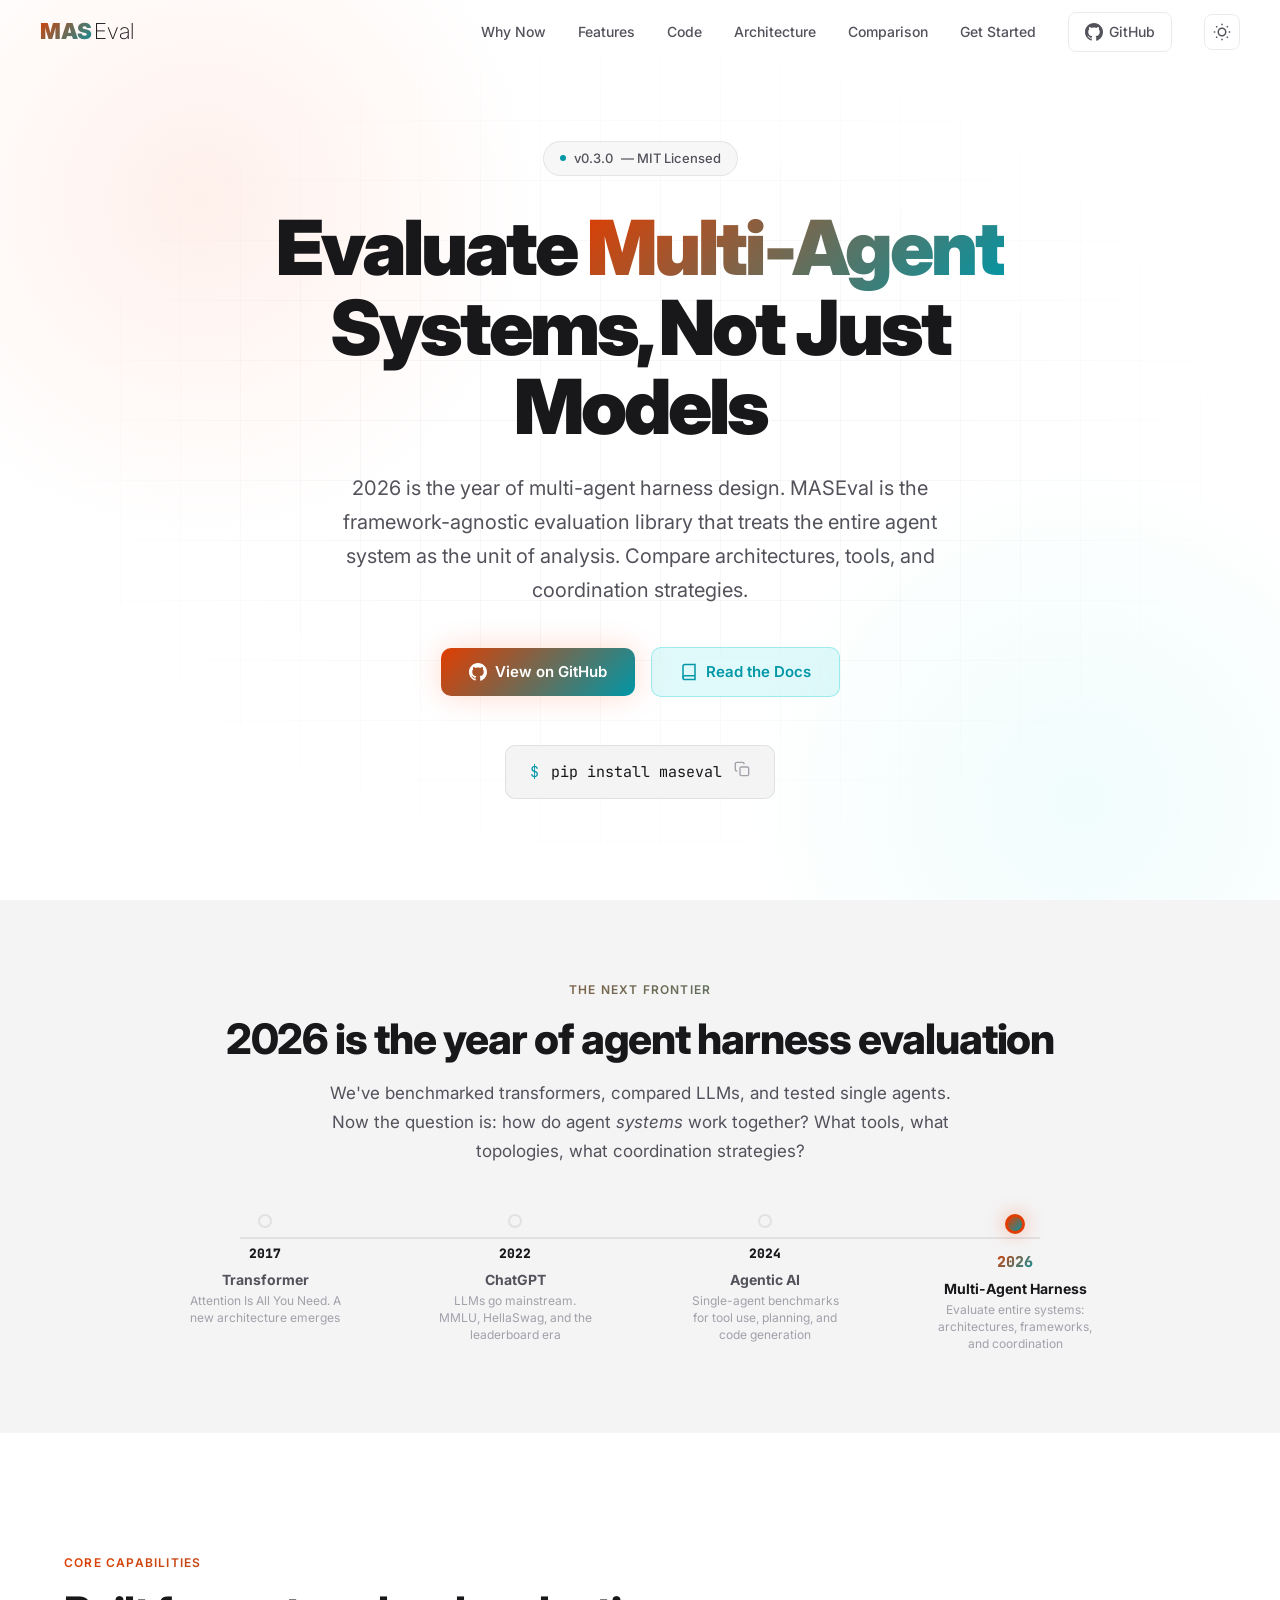
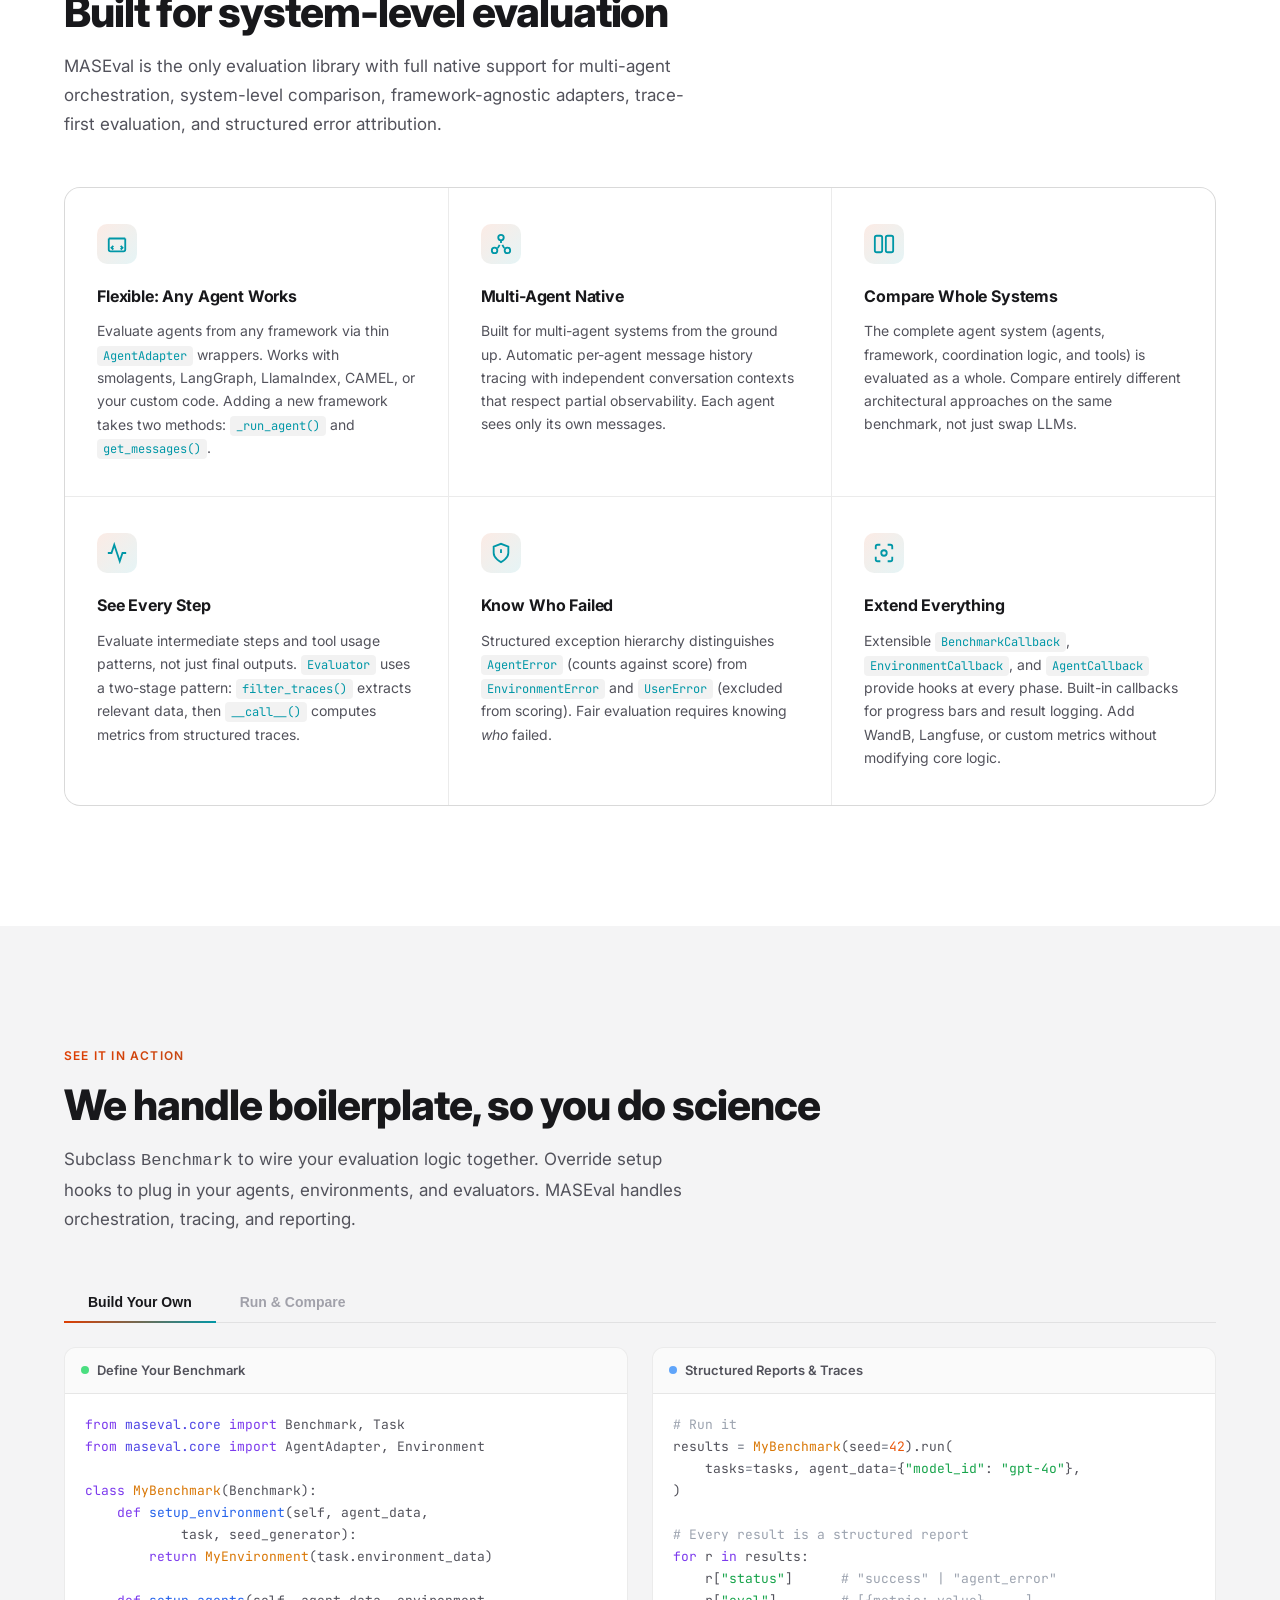
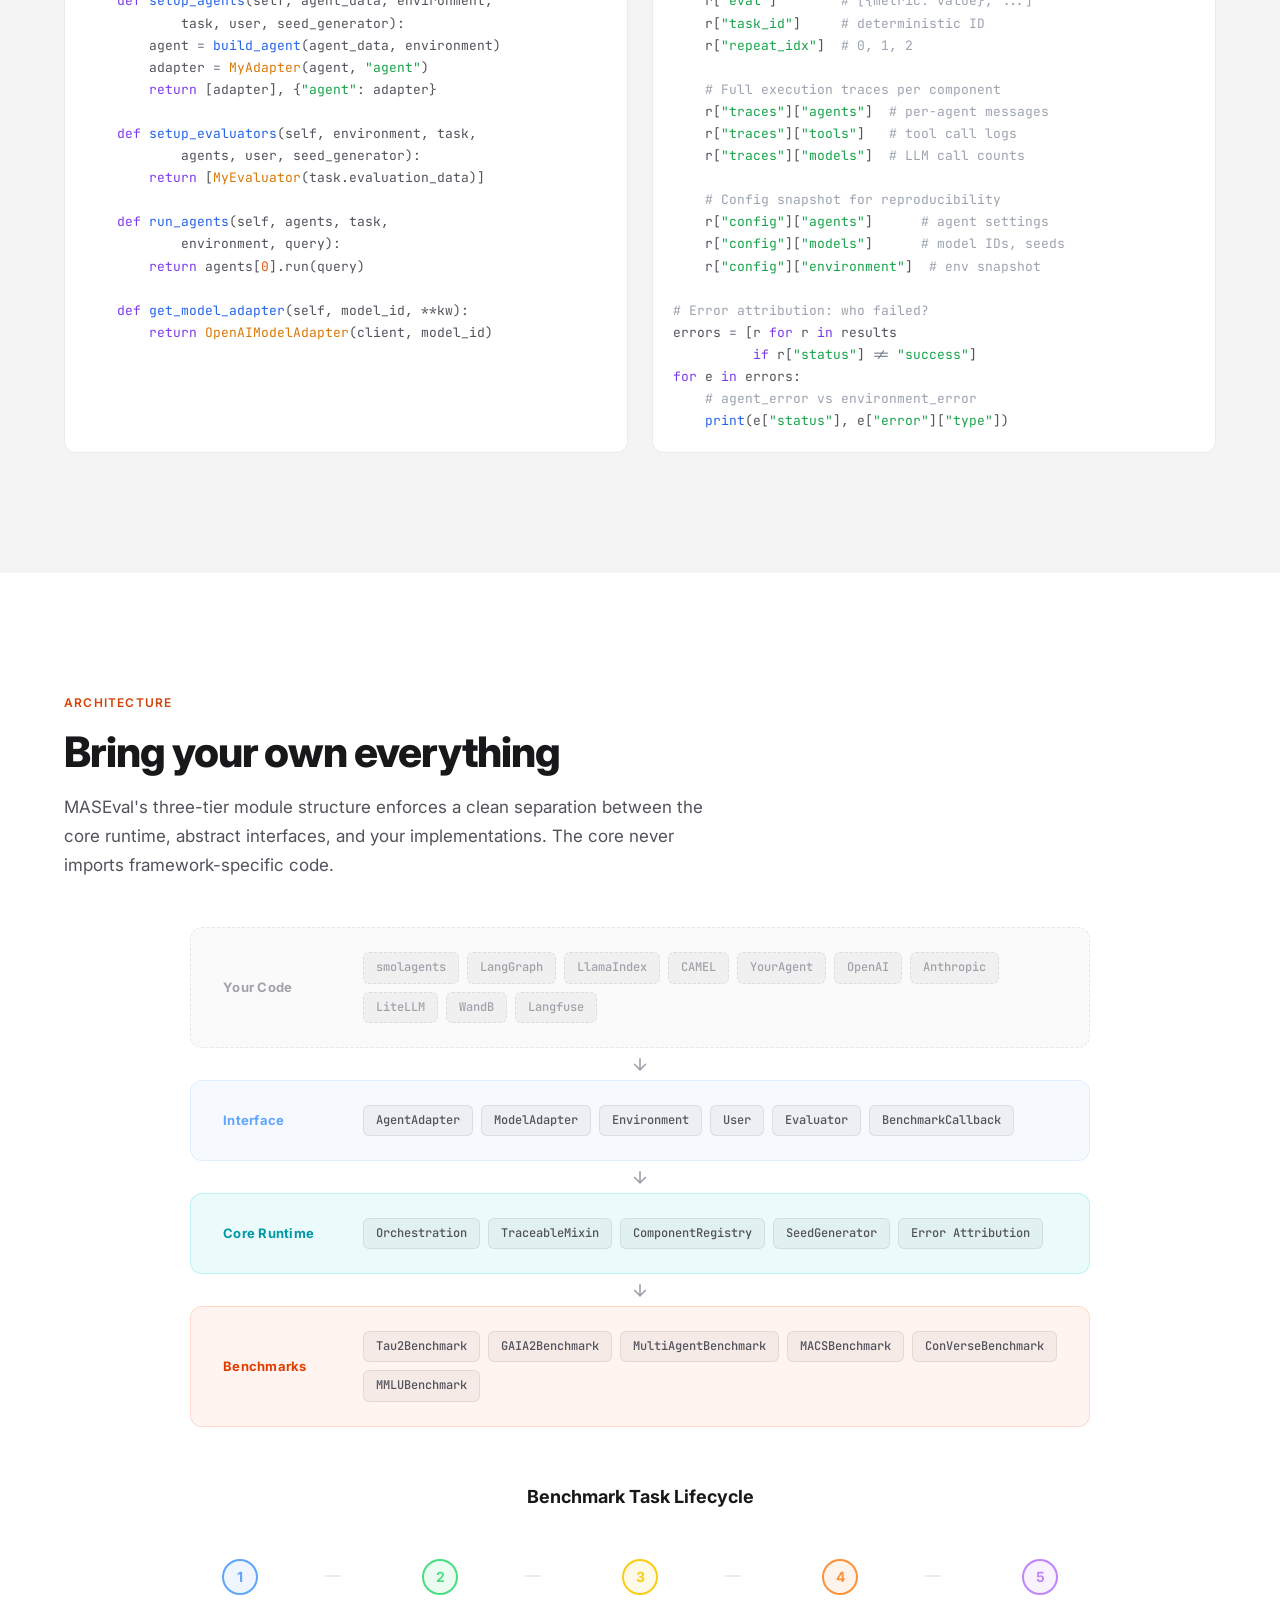
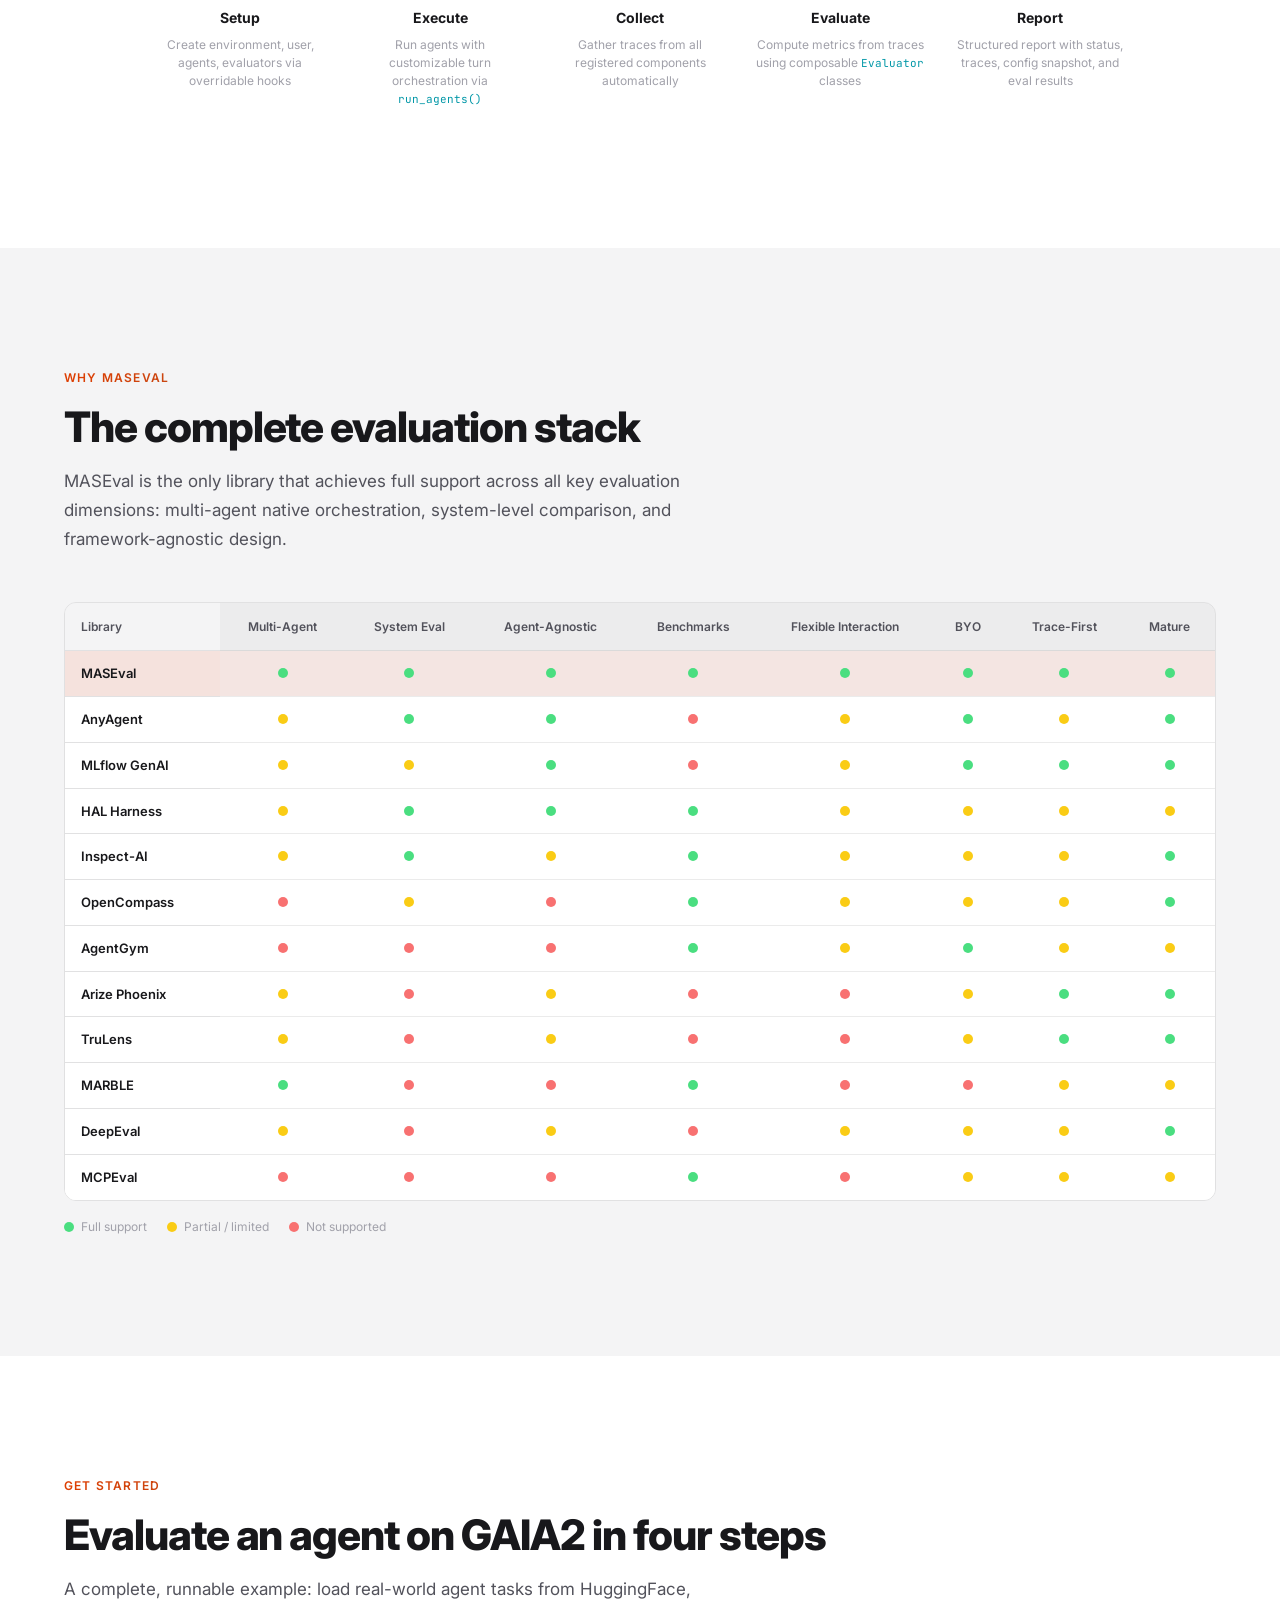
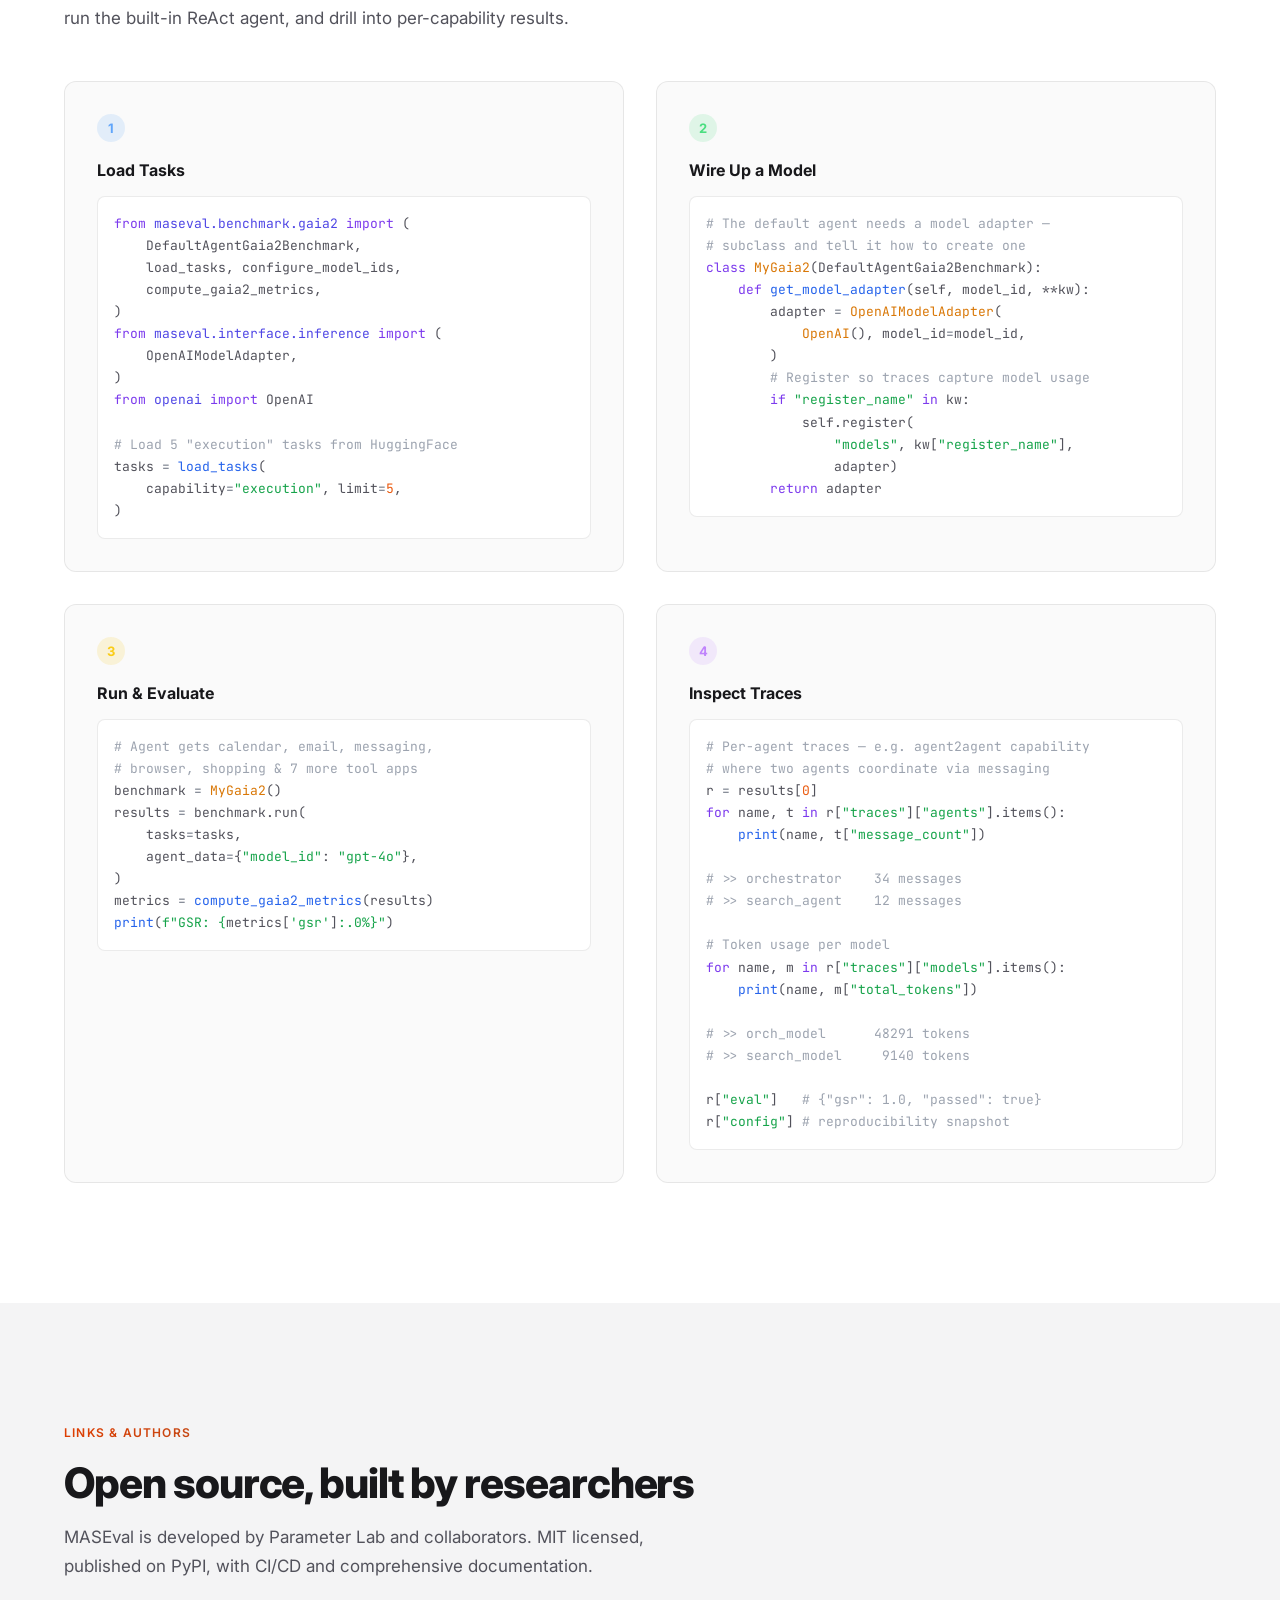
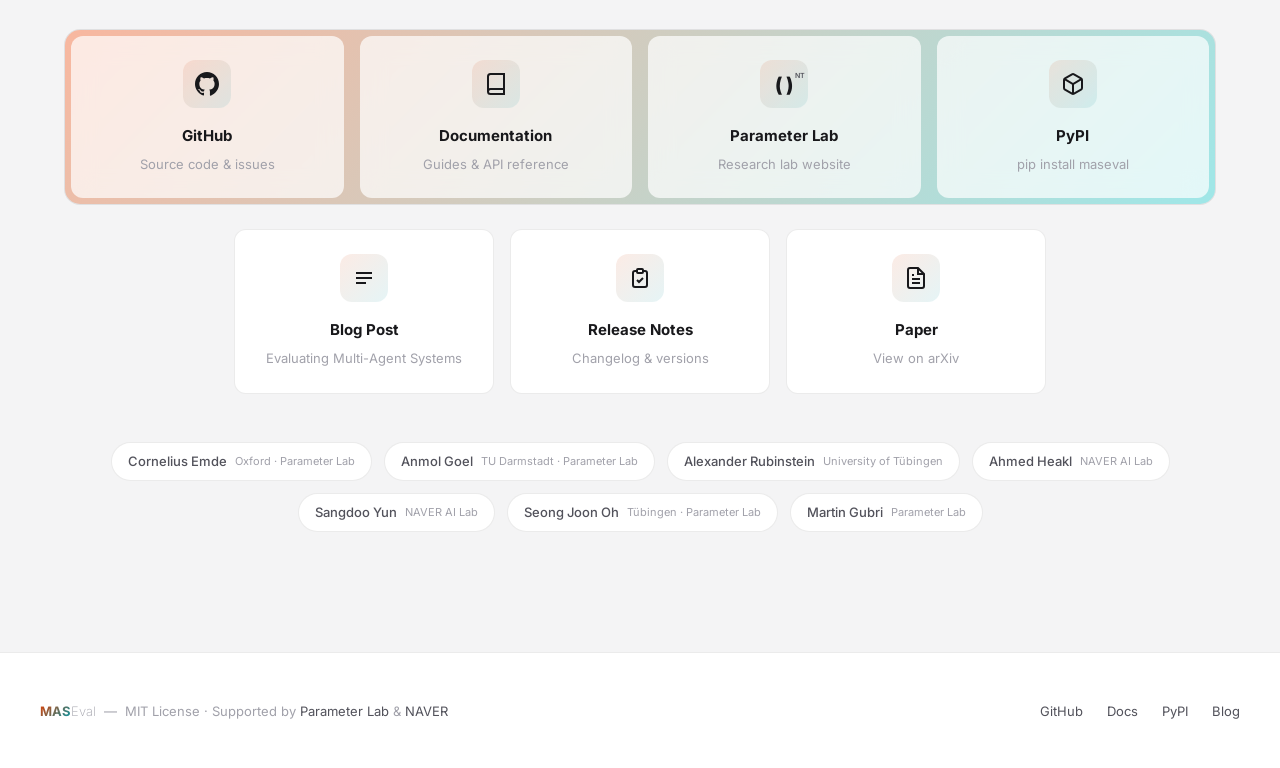
==== commit 9bbd599a: "fixed foramtting of code" ====
--- a/index.html
+++ b/index.html
@@ -211,24 +211,24 @@
 <span class="kw">class</span> <span class="cl">MyBenchmark</span>(Benchmark):
     <span class="kw">def</span> <span class="fn">setup_environment</span>(self, agent_data,
             task, seed_generator):
-        <span class="kw">return</span> MyEnvironment(task.environment_data)
+        <span class="kw">return</span> <span class="cl">MyEnvironment</span>(task.environment_data)
 
     <span class="kw">def</span> <span class="fn">setup_agents</span>(self, agent_data, environment,
             task, user, seed_generator):
-        agent <span class="op">=</span> build_agent(agent_data, environment)
-        adapter <span class="op">=</span> MyAdapter(agent, <span class="st">"agent"</span>)
+        agent <span class="op">=</span> <span class="fn">build_agent</span>(agent_data, environment)
+        adapter <span class="op">=</span> <span class="cl">MyAdapter</span>(agent, <span class="st">"agent"</span>)
         <span class="kw">return</span> [adapter], {<span class="st">"agent"</span>: adapter}
 
     <span class="kw">def</span> <span class="fn">setup_evaluators</span>(self, environment, task,
             agents, user, seed_generator):
-        <span class="kw">return</span> [MyEvaluator(task.evaluation_data)]
+        <span class="kw">return</span> [<span class="cl">MyEvaluator</span>(task.evaluation_data)]
 
     <span class="kw">def</span> <span class="fn">run_agents</span>(self, agents, task,
             environment, query):
         <span class="kw">return</span> agents[<span class="nr">0</span>].run(query)
 
     <span class="kw">def</span> <span class="fn">get_model_adapter</span>(self, model_id, **kw):
-        <span class="kw">return</span> OpenAIModelAdapter(client, model_id)</pre>
+        <span class="kw">return</span> <span class="cl">OpenAIModelAdapter</span>(client, model_id)</pre>
         </div>
 
         <div class="code-block">
@@ -239,7 +239,7 @@
             </span>
           </div>
           <pre><span class="cm"># Run it</span>
-results <span class="op">=</span> MyBenchmark(seed<span class="op">=</span><span class="nr">42</span>).run(
+results <span class="op">=</span> <span class="cl">MyBenchmark</span>(seed<span class="op">=</span><span class="nr">42</span>).run(
     tasks<span class="op">=</span>tasks, agent_data<span class="op">=</span>{<span class="st">"model_id"</span>: <span class="st">"gpt-4o"</span>},
 )
 
@@ -283,20 +283,20 @@
     load_tasks, compute_benchmark_metrics,
 )
 
-ensure_data_exists(domain<span class="op">=</span><span class="st">"retail"</span>)
-tasks <span class="op">=</span> load_tasks(domain<span class="op">=</span><span class="st">"retail"</span>, split<span class="op">=</span><span class="st">"base"</span>)
+<span class="fn">ensure_data_exists</span>(domain<span class="op">=</span><span class="st">"retail"</span>)
+tasks <span class="op">=</span> <span class="fn">load_tasks</span>(domain<span class="op">=</span><span class="st">"retail"</span>, split<span class="op">=</span><span class="st">"base"</span>)
 
 <span class="cm"># One agent handles everything</span>
 <span class="kw">class</span> <span class="cl">SingleAgent</span>(Tau2Benchmark):
     <span class="kw">def</span> <span class="fn">setup_agents</span>(self, agent_data, env,
             task, user, seed_gen):
-        agent <span class="op">=</span> ToolCallingAgent(
+        agent <span class="op">=</span> <span class="cl">ToolCallingAgent</span>(
             model<span class="op">=</span>model, tools<span class="op">=</span>env.create_tools(),
         )
-        a <span class="op">=</span> SmolAgentAdapter(agent, <span class="st">"agent"</span>)
+        a <span class="op">=</span> <span class="cl">SmolAgentAdapter</span>(agent, <span class="st">"agent"</span>)
         <span class="kw">return</span> [a], {<span class="st">"agent"</span>: a}
 
-single <span class="op">=</span> SingleAgent(n_task_repeats<span class="op">=</span><span class="nr">3</span>, seed<span class="op">=</span><span class="nr">42</span>)
+single <span class="op">=</span> <span class="cl">SingleAgent</span>(n_task_repeats<span class="op">=</span><span class="nr">3</span>, seed<span class="op">=</span><span class="nr">42</span>)
 results_single <span class="op">=</span> single.run(
     tasks<span class="op">=</span>tasks,
     agent_data<span class="op">=</span>{<span class="st">"model_id"</span>: <span class="st">"gpt-4o"</span>},
@@ -315,30 +315,30 @@
     <span class="kw">def</span> <span class="fn">setup_agents</span>(self, agent_data, env,
             task, user, seed_gen):
         tools <span class="op">=</span> env.create_tools()
-        specialist <span class="op">=</span> ToolCallingAgent(
+        specialist <span class="op">=</span> <span class="cl">ToolCallingAgent</span>(
             model<span class="op">=</span>model, tools<span class="op">=</span>tools,
             name<span class="op">=</span><span class="st">"tool_specialist"</span>,
         )
-        orchestrator <span class="op">=</span> ToolCallingAgent(
+        orchestrator <span class="op">=</span> <span class="cl">ToolCallingAgent</span>(
             model<span class="op">=</span>model,
             managed_agents<span class="op">=</span>[specialist],
         )
-        orch <span class="op">=</span> SmolAgentAdapter(orchestrator, <span class="st">"orch"</span>)
-        spec <span class="op">=</span> SmolAgentAdapter(specialist, <span class="st">"spec"</span>)
+        orch <span class="op">=</span> <span class="cl">SmolAgentAdapter</span>(orchestrator, <span class="st">"orch"</span>)
+        spec <span class="op">=</span> <span class="cl">SmolAgentAdapter</span>(specialist, <span class="st">"spec"</span>)
         <span class="cm"># Run orchestrator, trace both</span>
         <span class="kw">return</span> [orch], {<span class="st">"orch"</span>: orch, <span class="st">"spec"</span>: spec}
 
-multi <span class="op">=</span> MultiAgent(n_task_repeats<span class="op">=</span><span class="nr">3</span>, seed<span class="op">=</span><span class="nr">42</span>)
+multi <span class="op">=</span> <span class="cl">MultiAgent</span>(n_task_repeats<span class="op">=</span><span class="nr">3</span>, seed<span class="op">=</span><span class="nr">42</span>)
 results_multi <span class="op">=</span> multi.run(
     tasks<span class="op">=</span>tasks,
     agent_data<span class="op">=</span>{<span class="st">"model_id"</span>: <span class="st">"gpt-4o"</span>},
 )
 
 <span class="cm"># Compare on the same benchmark</span>
-s <span class="op">=</span> compute_benchmark_metrics(results_single)
-m <span class="op">=</span> compute_benchmark_metrics(results_multi)
-<span class="fn">print</span>(<span class="st">f"Single: </span>{s[<span class="st">'success_rate'</span>]:<span class="st">.0%}</span><span class="st">"</span>)
-<span class="fn">print</span>(<span class="st">f"Multi:  </span>{m[<span class="st">'success_rate'</span>]:<span class="st">.0%}</span><span class="st">"</span>)</pre>
+s <span class="op">=</span> <span class="fn">compute_benchmark_metrics</span>(results_single)
+m <span class="op">=</span> <span class="fn">compute_benchmark_metrics</span>(results_multi)
+<span class="fn">print</span>(<span class="st">f"Single: {</span>s[<span class="st">'success_rate'</span>]<span class="st">:.0%}"</span>)
+<span class="fn">print</span>(<span class="st">f"Multi:  {</span>m[<span class="st">'success_rate'</span>]<span class="st">:.0%}"</span>)</pre>
         </div>
       </div>
     </div>
@@ -652,7 +652,7 @@
 <span class="kw">from</span> <span class="im">openai</span> <span class="kw">import</span> OpenAI
 
 <span class="cm"># Load 5 "execution" tasks from HuggingFace</span>
-tasks <span class="op">=</span> load_tasks(
+tasks <span class="op">=</span> <span class="fn">load_tasks</span>(
     capability<span class="op">=</span><span class="st">"execution"</span>, limit<span class="op">=</span><span class="nr">5</span>,
 )</pre>
         </div>
@@ -664,8 +664,8 @@
 <span class="cm"># subclass and tell it how to create one</span>
 <span class="kw">class</span> <span class="cl">MyGaia2</span>(DefaultAgentGaia2Benchmark):
     <span class="kw">def</span> <span class="fn">get_model_adapter</span>(self, model_id, **kw):
-        adapter <span class="op">=</span> OpenAIModelAdapter(
-            OpenAI(), model_id<span class="op">=</span>model_id,
+        adapter <span class="op">=</span> <span class="cl">OpenAIModelAdapter</span>(
+            <span class="cl">OpenAI</span>(), model_id<span class="op">=</span>model_id,
         )
         <span class="cm"># Register so traces capture model usage</span>
         <span class="kw">if</span> <span class="st">"register_name"</span> <span class="kw">in</span> kw:
@@ -680,13 +680,13 @@
           <h3>Run &amp; Evaluate</h3>
           <pre><span class="cm"># Agent gets calendar, email, messaging,</span>
 <span class="cm"># browser, shopping &amp; 7 more tool apps</span>
-benchmark <span class="op">=</span> MyGaia2()
+benchmark <span class="op">=</span> <span class="cl">MyGaia2</span>()
 results <span class="op">=</span> benchmark.run(
     tasks<span class="op">=</span>tasks,
     agent_data<span class="op">=</span>{<span class="st">"model_id"</span>: <span class="st">"gpt-4o"</span>},
 )
-metrics <span class="op">=</span> compute_gaia2_metrics(results)
-<span class="fn">print</span>(<span class="st">f"GSR: </span>{metrics[<span class="st">'gsr'</span>]:<span class="st">.0%}</span><span class="st">"</span>)</pre>
+metrics <span class="op">=</span> <span class="fn">compute_gaia2_metrics</span>(results)
+<span class="fn">print</span>(<span class="st">f"GSR: {</span>metrics[<span class="st">'gsr'</span>]<span class="st">:.0%}"</span>)</pre>
         </div>
 
         <div class="gs-card">
--- a/assets/style.css
+++ b/assets/style.css
@@ -558,7 +558,26 @@
   tab-size: 4;
 }
 
-/* Syntax highlighting */
+/*
+ * Manual syntax highlighting for <pre> code blocks (dark mode defaults).
+ * Light mode overrides are at the top of this file under [data-theme="light"].
+ *
+ * Usage in HTML:
+ *   <span class="kw">from</span>                     — Python keywords: from, import, class, def, return, for, in, if
+ *   <span class="fn">my_func</span>                  — Function names: after `def`, and function calls like print(), load_tasks()
+ *   <span class="cl">MyClass</span>                  — Class names: after `class`, and constructor calls like MyClass(), OpenAI()
+ *   <span class="st">"hello"</span>                  — String literals (including f-string delimiters)
+ *   <span class="cm"># comment</span>               — Comments
+ *   <span class="op">=</span>                        — Operators: =, !=, ==
+ *   <span class="nr">42</span>                       — Numeric literals
+ *   <span class="im">maseval.core</span>             — Module paths after `from` / `import`
+ *   <span class="ty">int</span>                      — Type annotations (unused currently)
+ *   <span class="dc">@decorator</span>               — Decorators (unused currently)
+ *
+ * Tokens left unstyled: variable names, self, parameters, punctuation (brackets, colons, commas).
+ * For f-strings, wrap the f"..." and format spec in .st, leaving the interpolated expression unstyled.
+ *   Example: <span class="st">f"Score: {</span>val<span class="st">:.0%}"</span>
+ */
 .kw { color: #c084fc; }  /* keywords */
 .fn { color: #60a5fa; }  /* functions */
 .st { color: #86efac; }  /* strings */
@@ -1094,7 +1113,8 @@
   gap: 16px;
   margin-top: 48px;
   background: linear-gradient(135deg, rgba(255,69,0,0.35), rgba(0,206,209,0.35));
-  border: 1px solid var(--gradient-card-border);
+  background-clip: padding-box;
+  border: 1px solid var(--border);
   border-radius: 16px;
   padding: 6px;
 }
